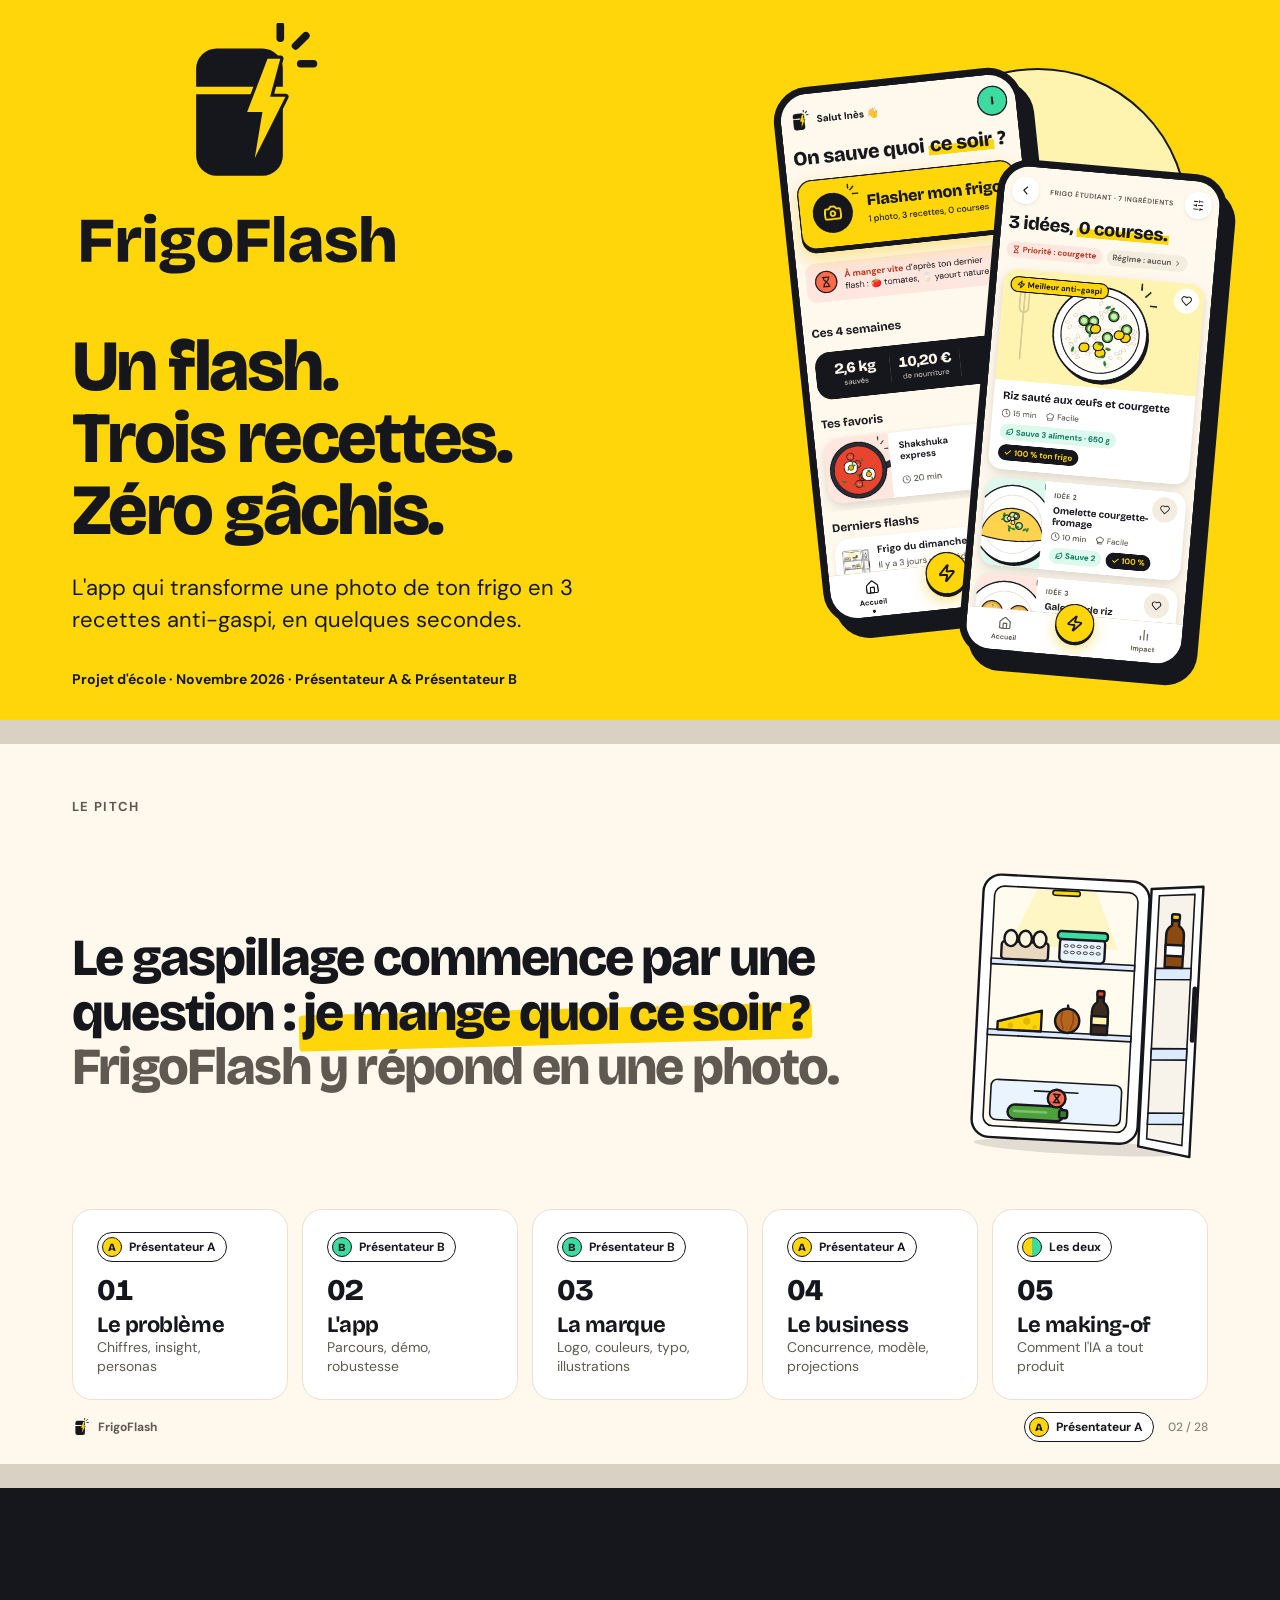
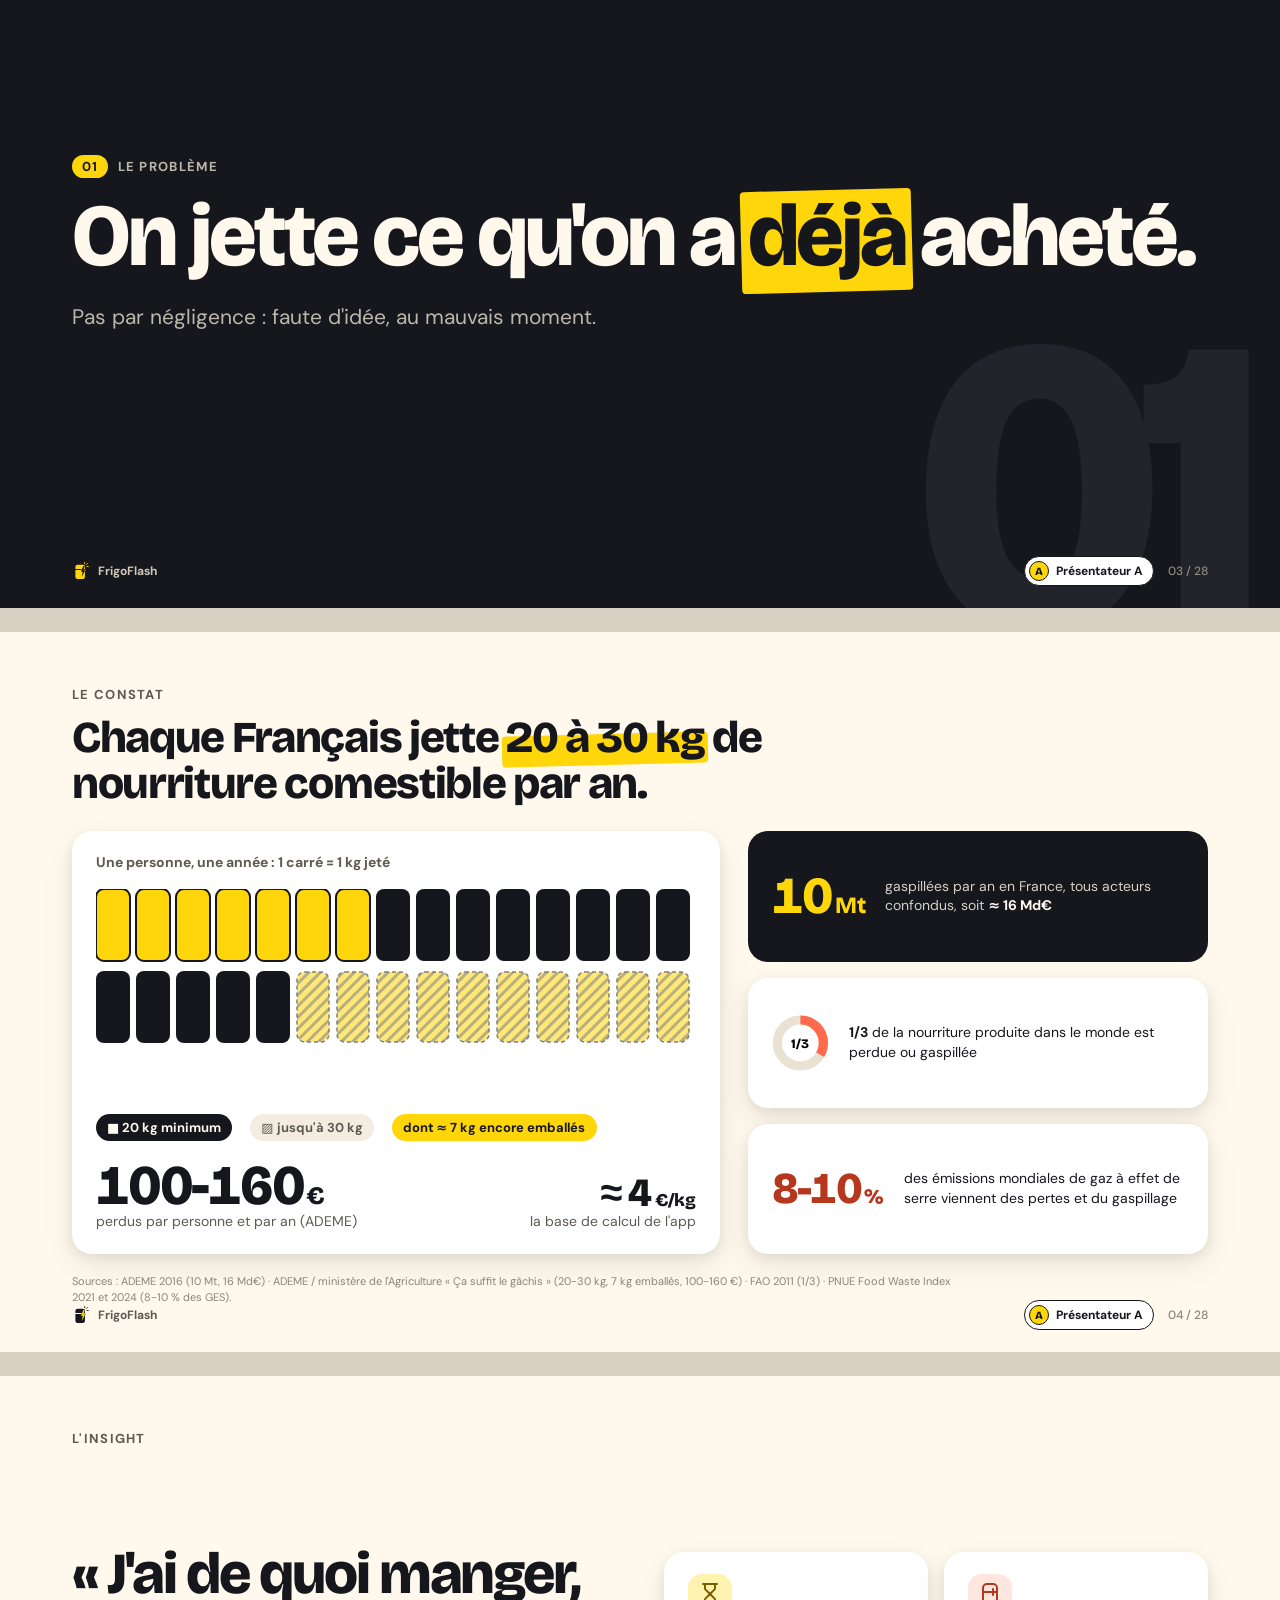
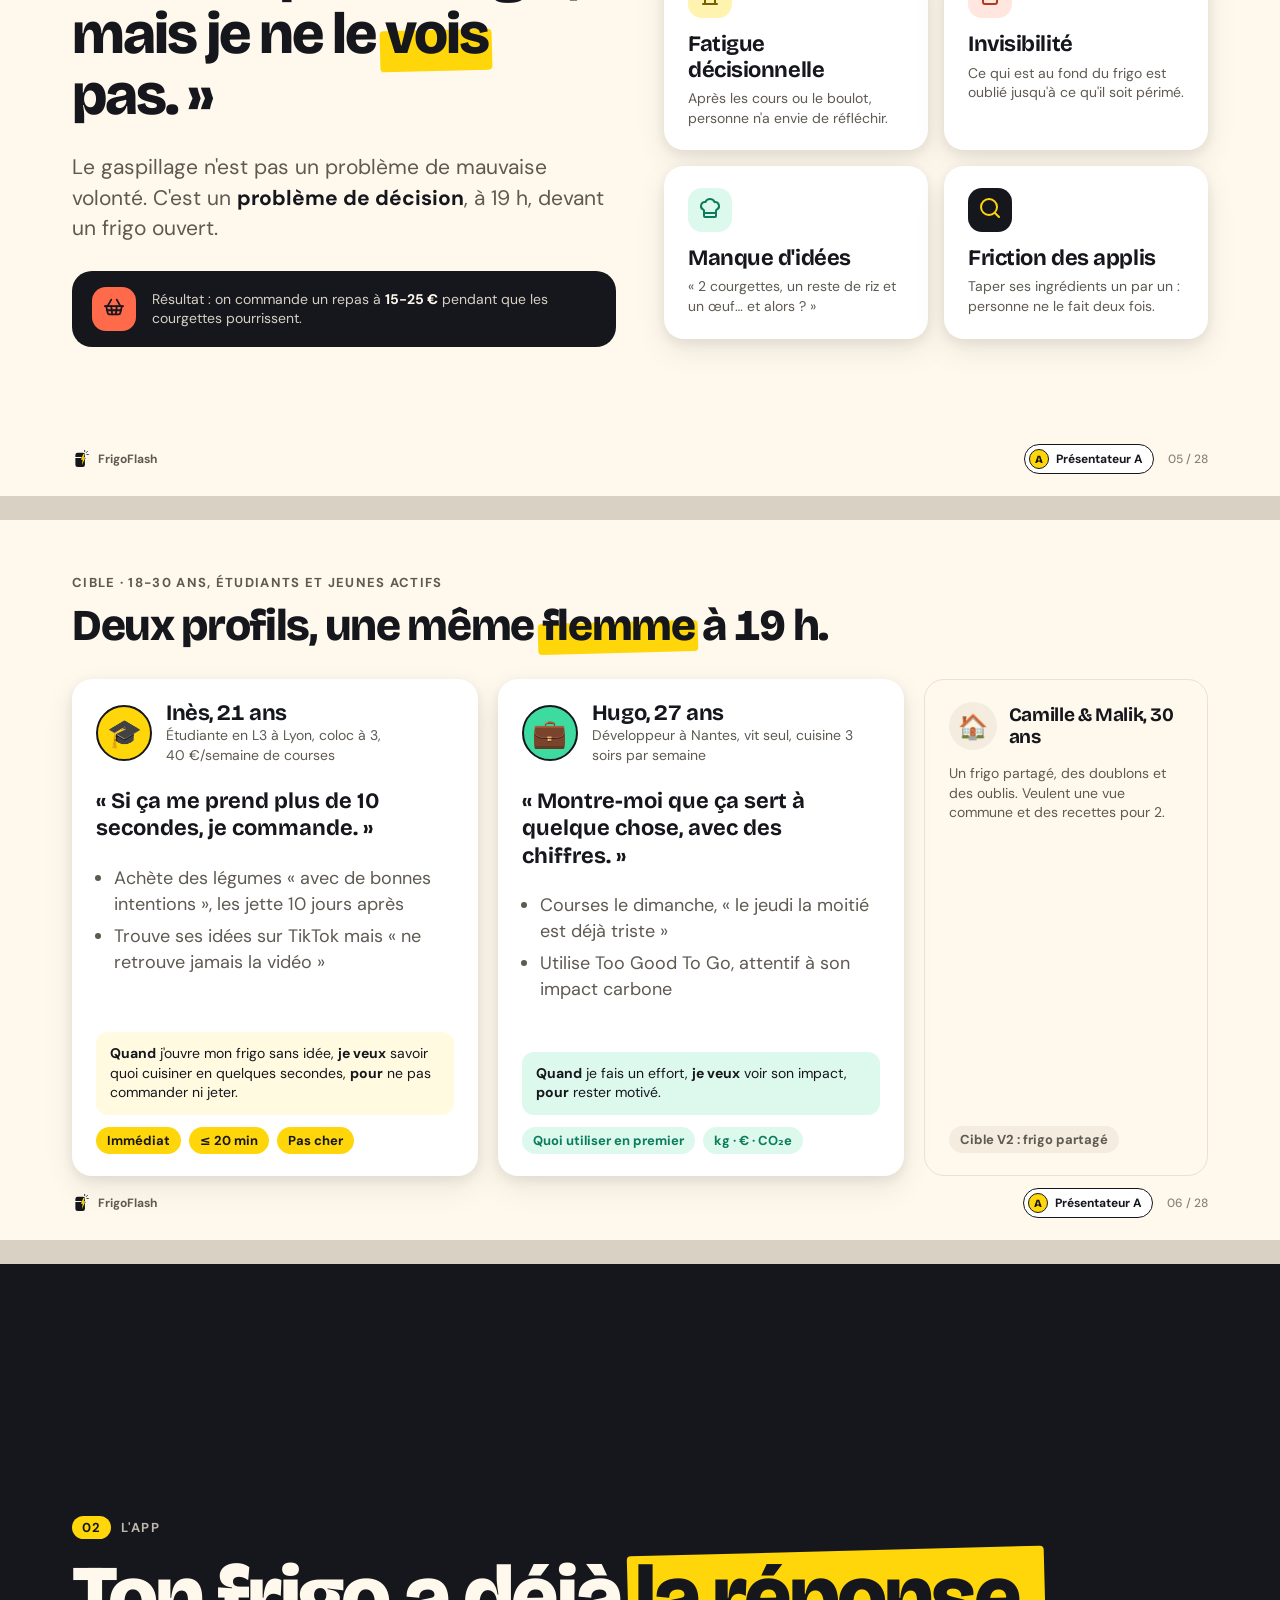
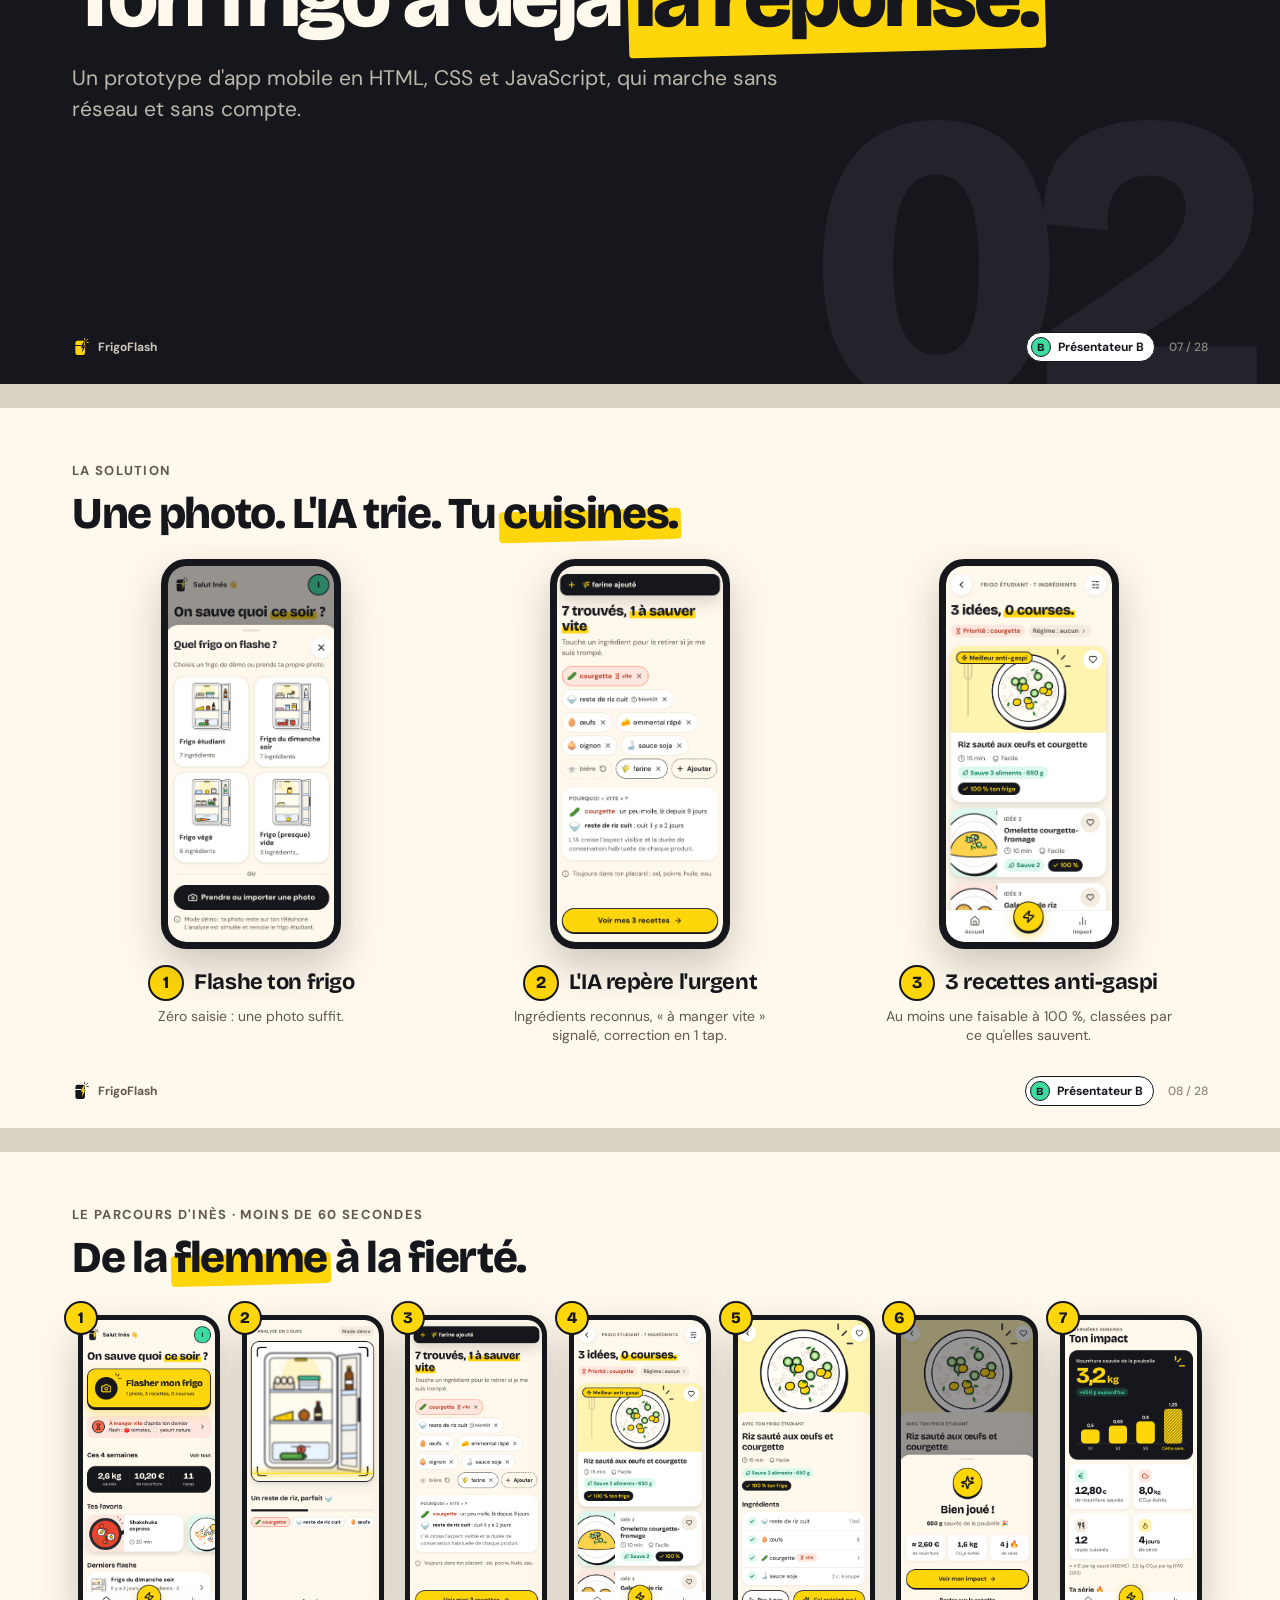
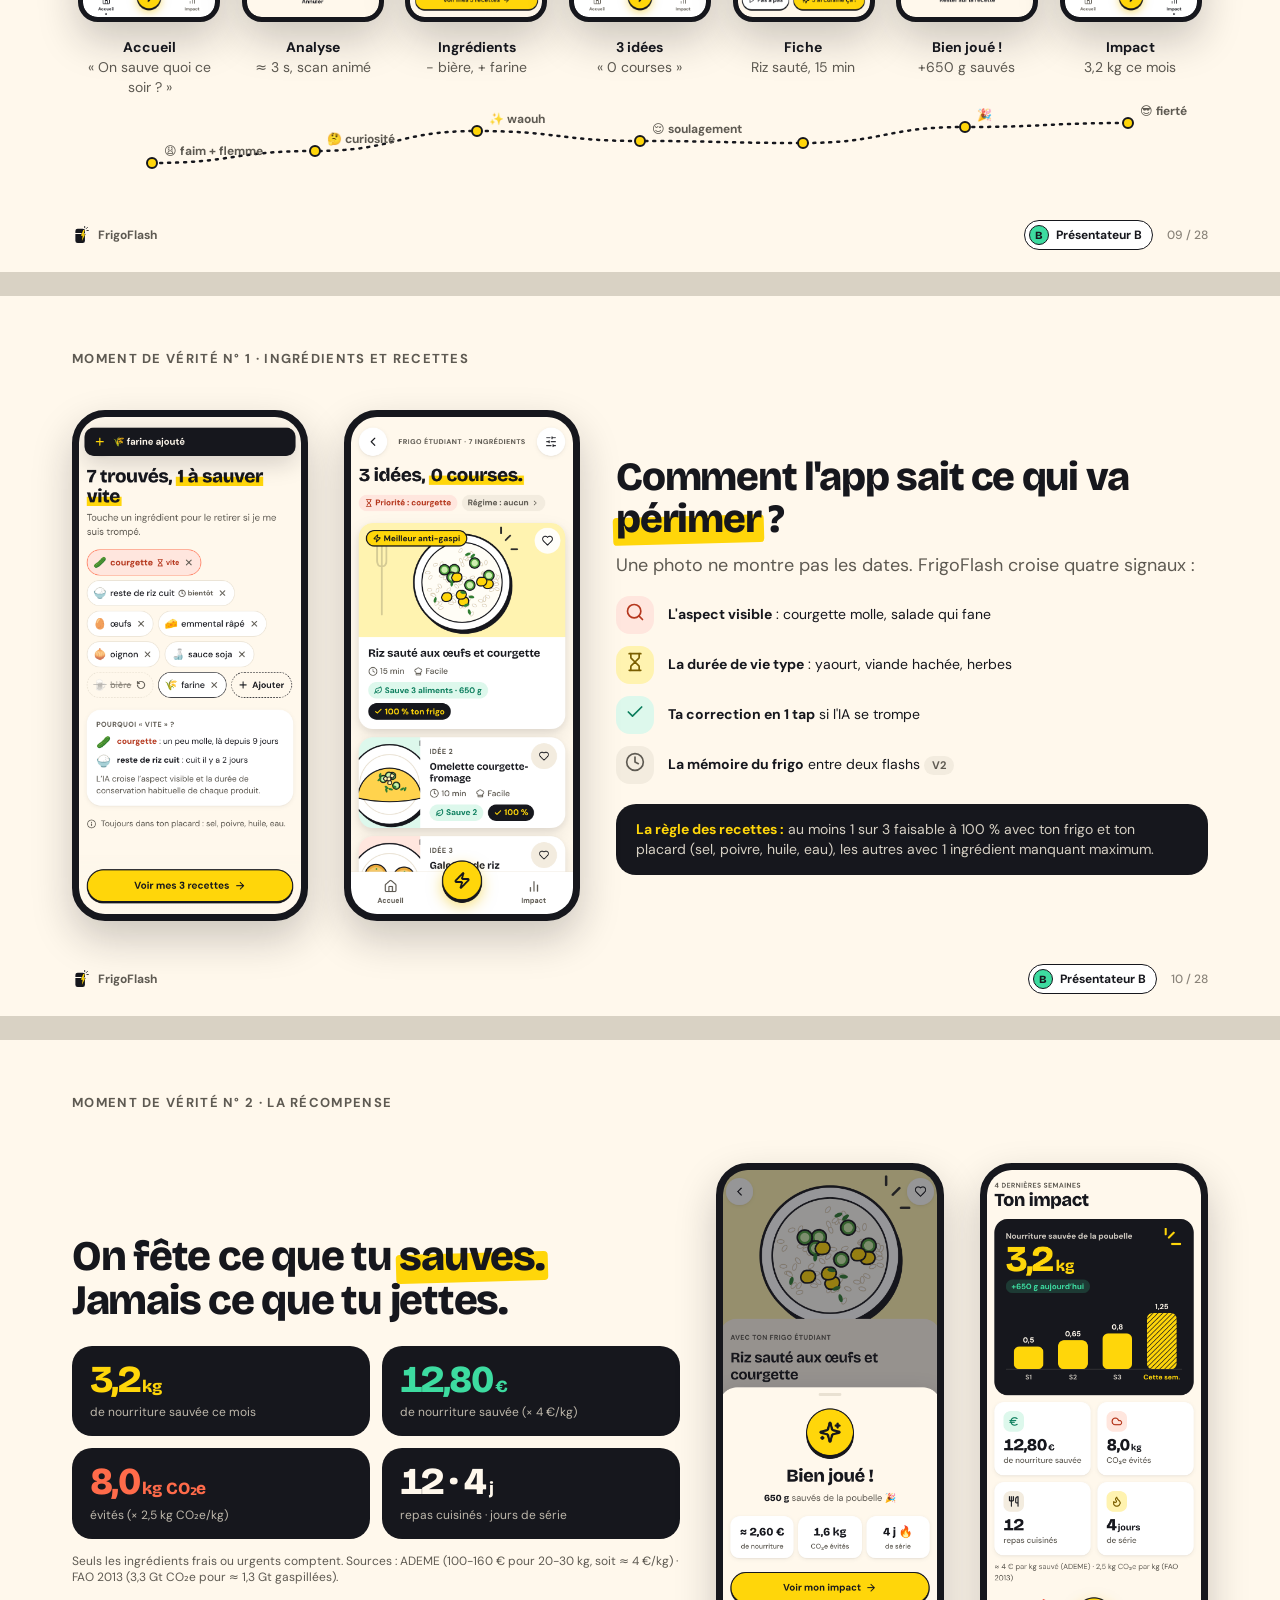
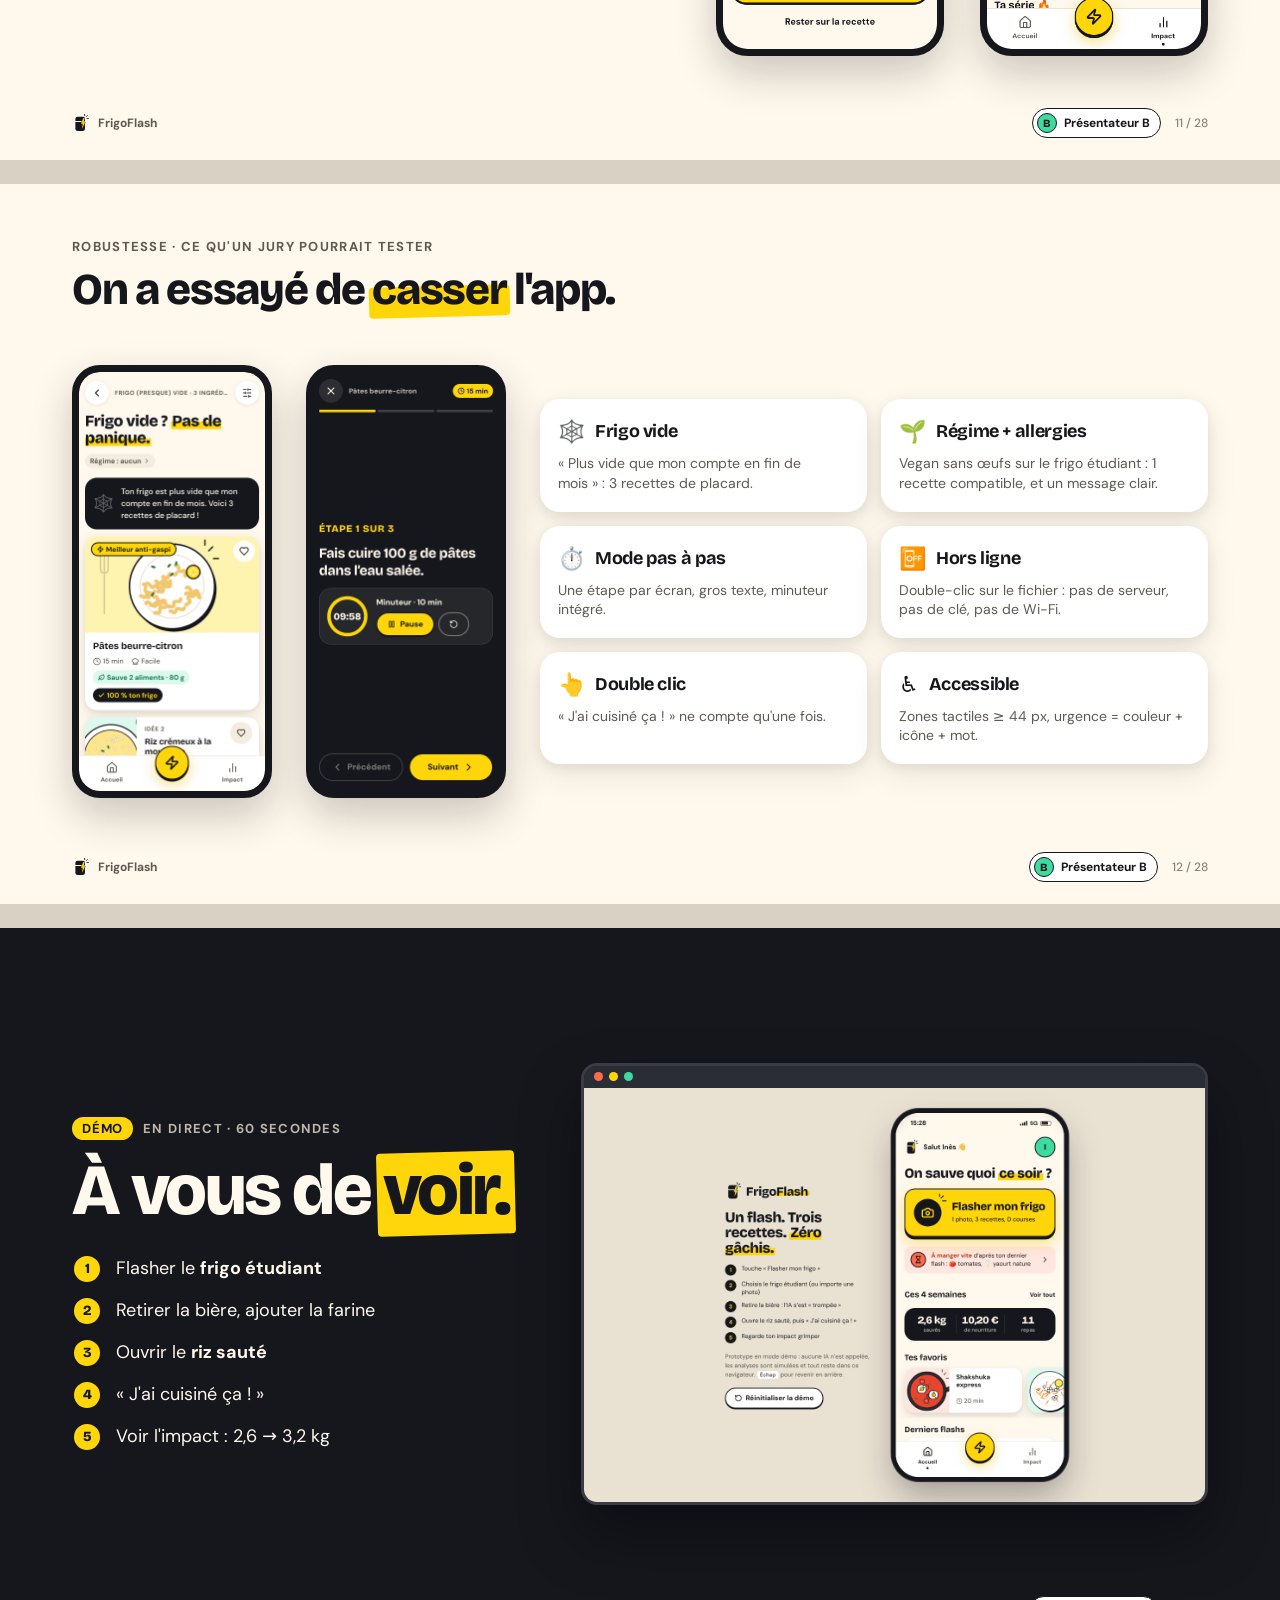
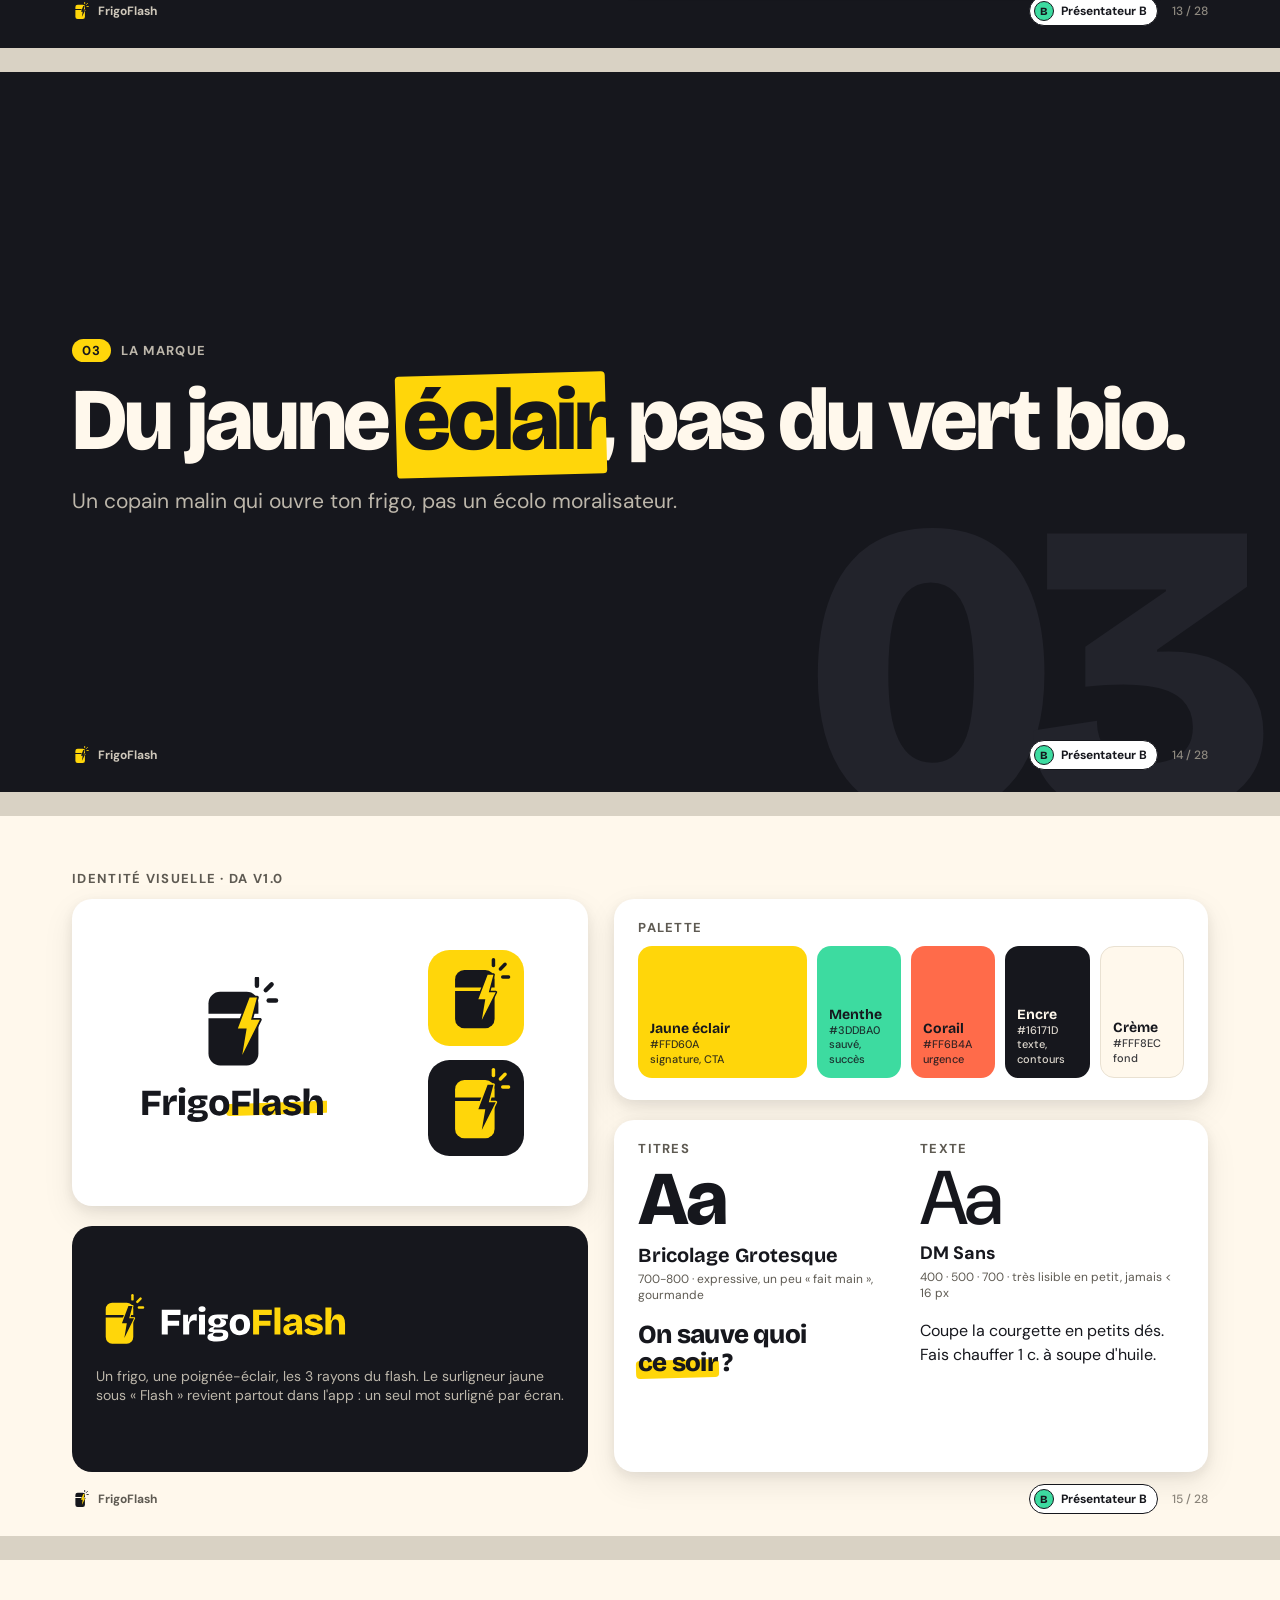
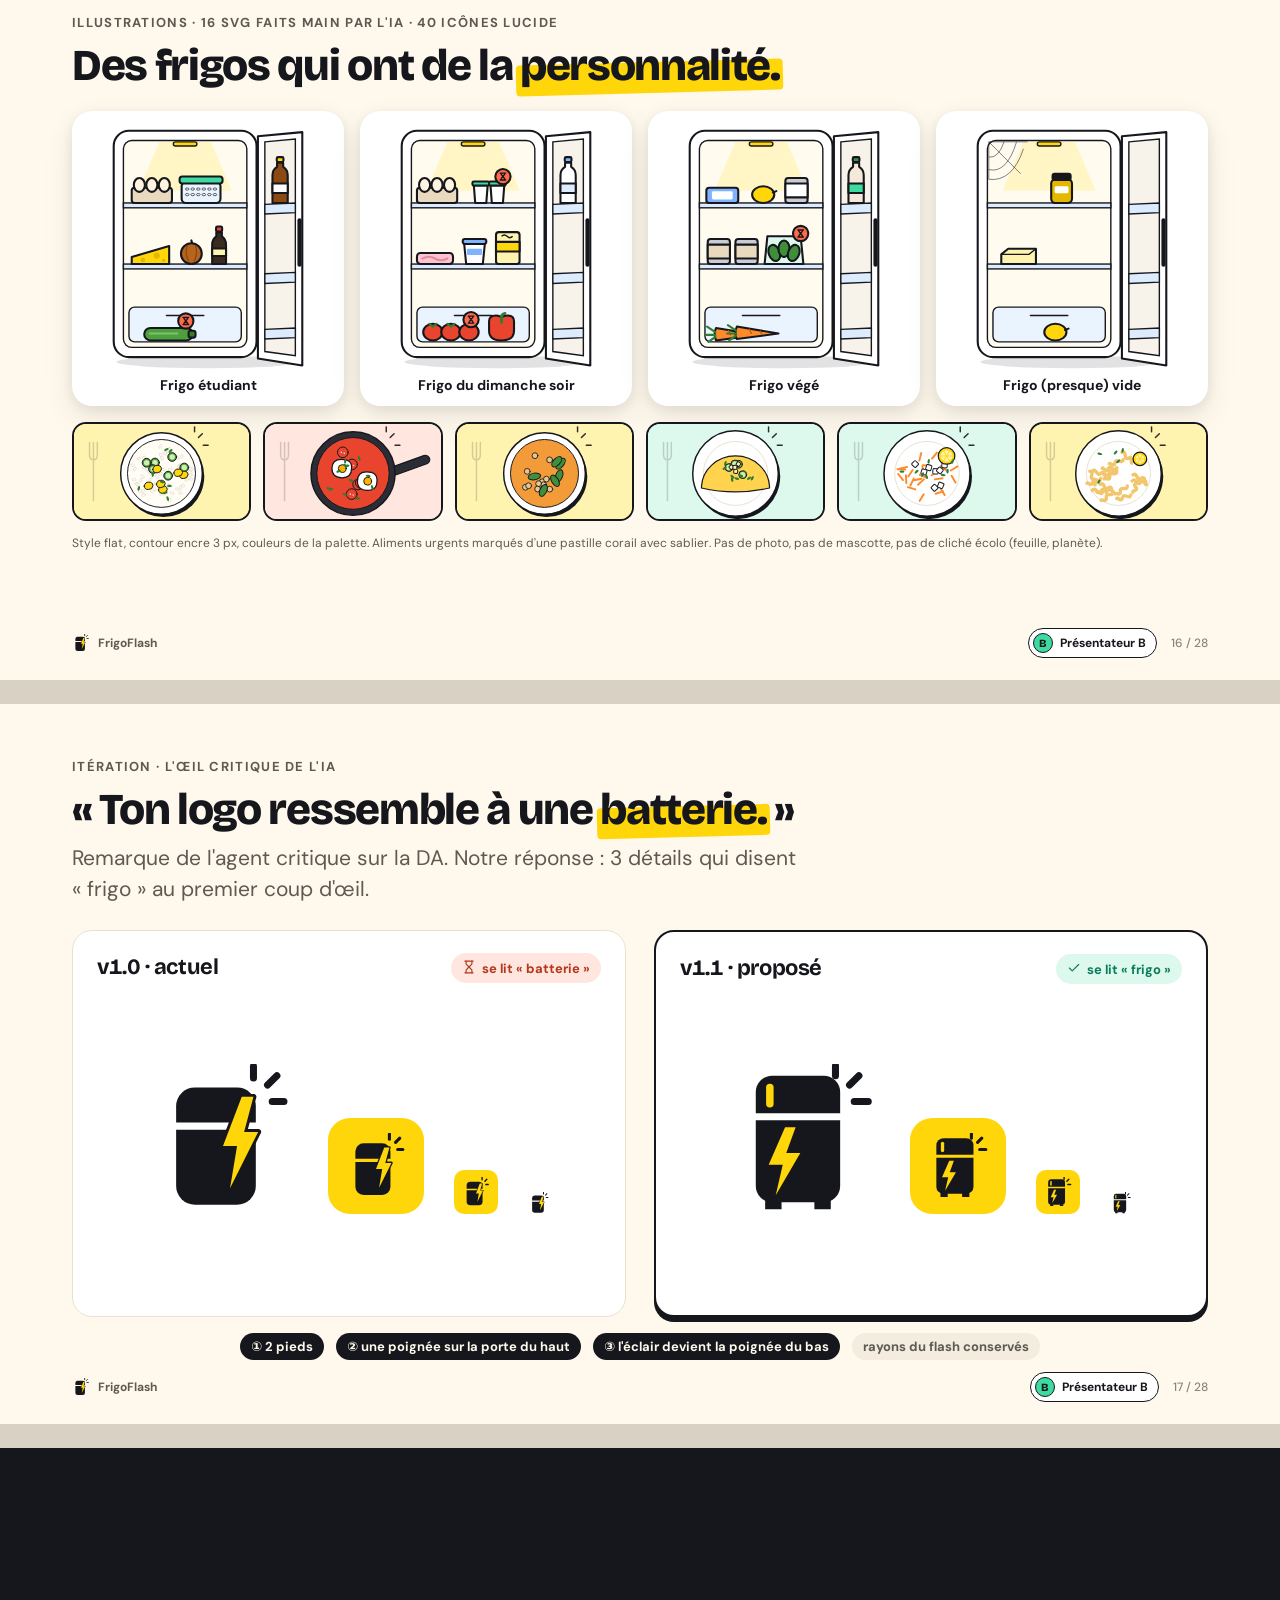
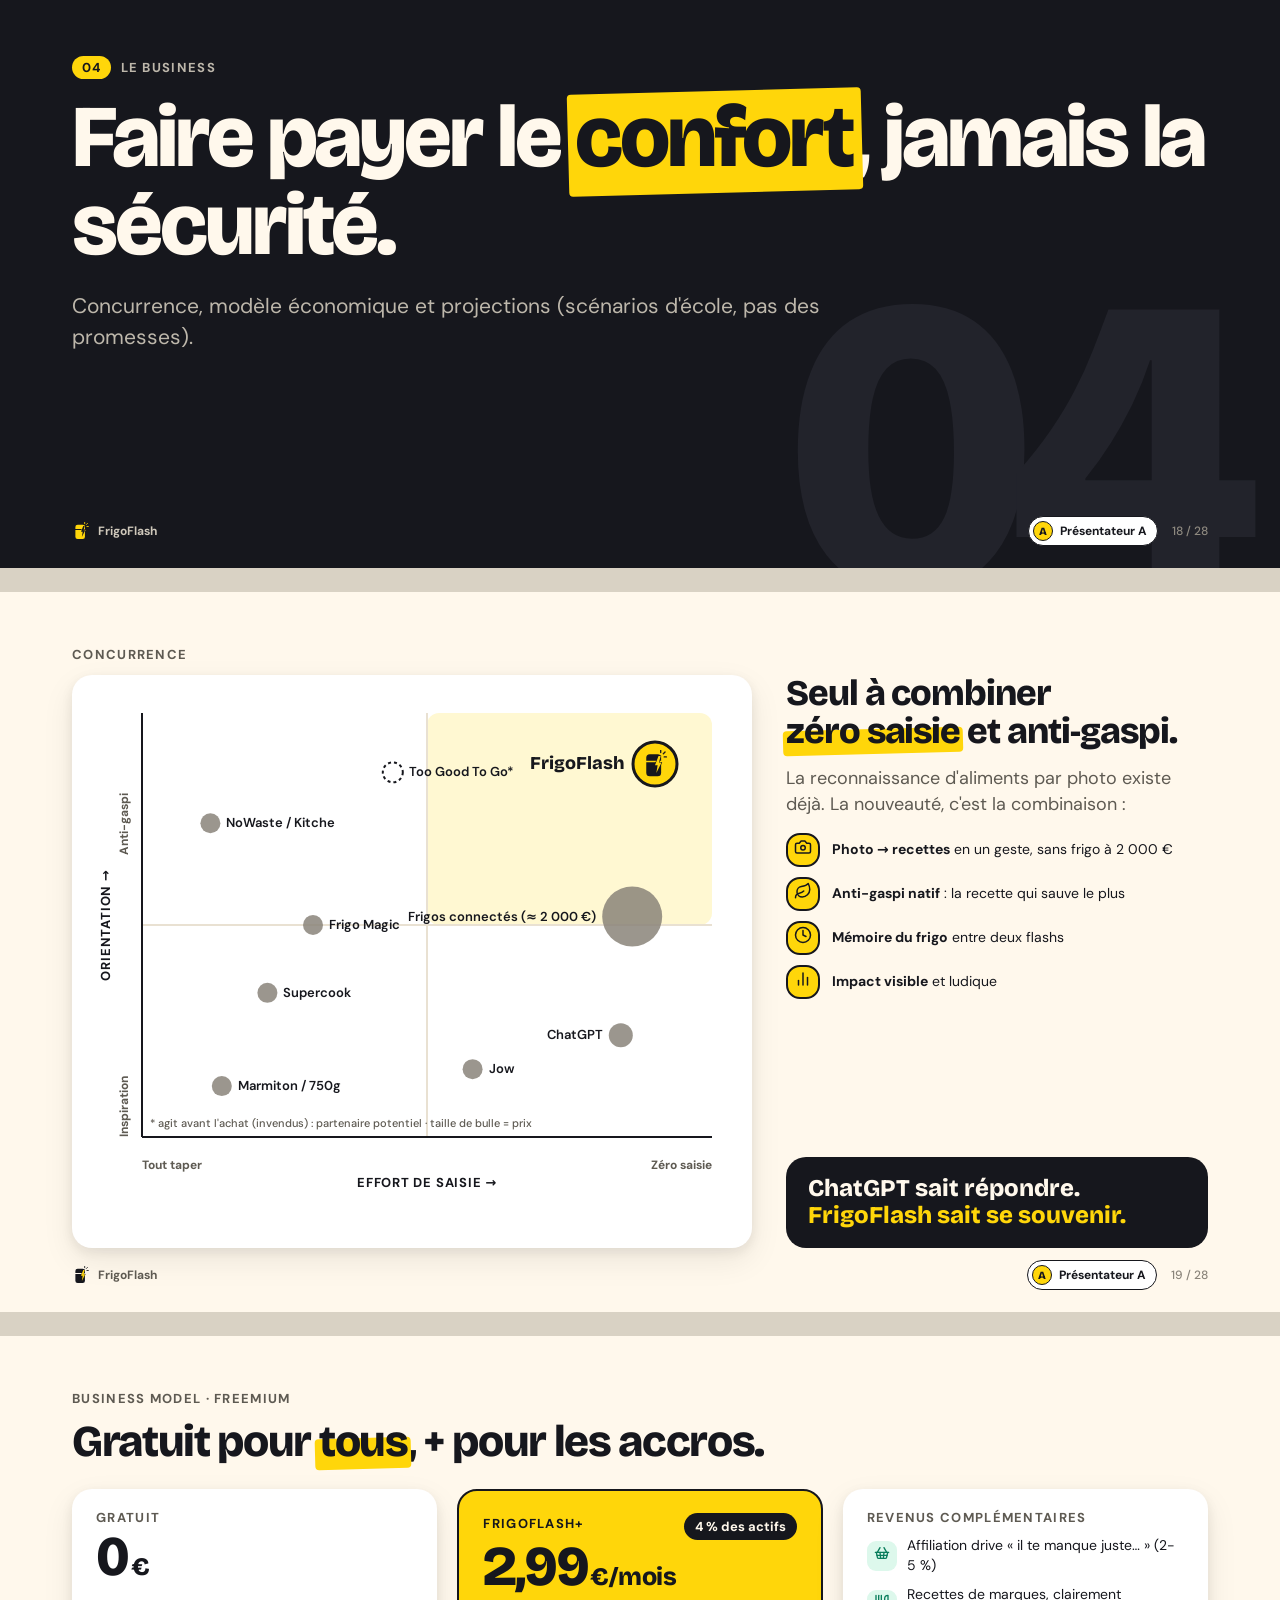
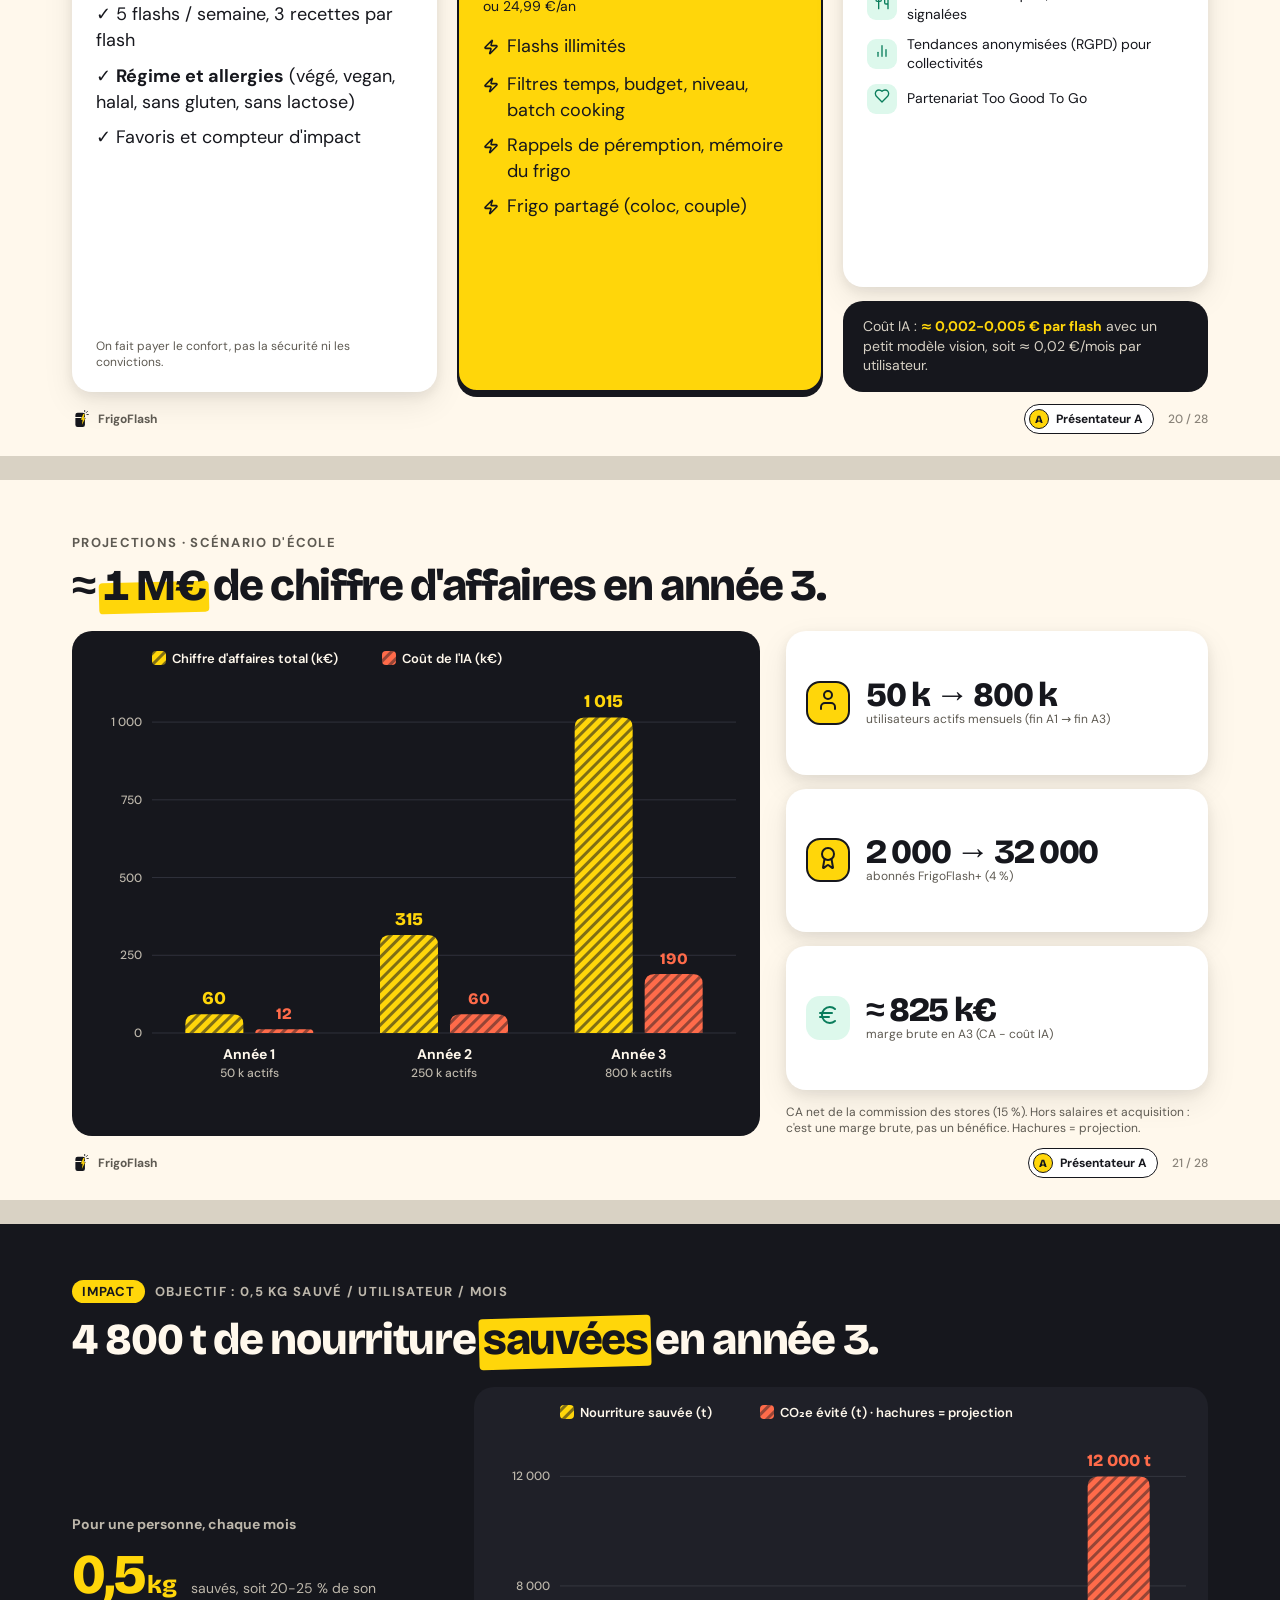
==== presentation/index.html @ ab183e38 "Ajoute la présentation FrigoFlash (PDF 28 slides, notes de l'oral, source HTML) Graphiques SVG dans " ====
<!doctype html>
<html lang="fr">
<head>
<meta charset="utf-8">
<title>FrigoFlash, la présentation</title>
<meta name="viewport" content="width=1280">
<!--
  Présentation FrigoFlash (étape 4 du pipeline). Source HTML du PDF.
  - Ouvrir ce fichier dans Chrome : les slides s'affichent les unes sous les autres.
  - index.html#notes : version « notes de l'oral » (texte par slide, présentateur A ou B).
  - Export PDF : node build.js (Playwright) ; ou Chrome > Imprimer > Enregistrer en PDF, marges « Aucune », arrière-plans cochés.
  - Noms des présentateurs : modifier SPEAKERS ci-dessous.
  - Logo : LOGO_VERSION = "1.0" (logo officiel de la DA) ou "1.1" (retouche proposée, slide 19).
-->
<style>
@font-face { font-family: "Bricolage Grotesque"; src: url("assets/fonts/bricolage-grotesque-latin.woff2") format("woff2"); font-weight: 200 800; }
@font-face { font-family: "DM Sans"; src: url("assets/fonts/dm-sans-latin.woff2") format("woff2"); font-weight: 100 1000; }

:root{
  --flash:#FFD60A; --flash-100:#FFF3B0; --flash-50:#FFFAE0; --flash-700:#7A5E00;
  --menthe:#3DDBA0; --menthe-100:#DDF8EC; --menthe-700:#0A7D5C;
  --corail:#FF6B4A; --corail-100:#FFE6DE; --corail-700:#B5371D;
  --encre:#16171D; --encre-700:#2B2D36; --gris-600:#5E5A52; --gris-400:#8A847A; --gris-200:#E9E1D2; --gris-100:#F3ECDF;
  --creme:#FFF8EC; --blanc:#FFFFFF; --lilas:#9B8CFF;
  --display:"Bricolage Grotesque","DM Sans",sans-serif; --body:"DM Sans",system-ui,sans-serif;
  --sh-2: 0 4px 12px rgba(22,23,29,.08), 0 12px 32px rgba(22,23,29,.08);
}
@page { size: 1280px 720px; margin: 0; }
*{ box-sizing:border-box; margin:0; padding:0; }
html,body{ background:#d9d2c4; }
body{ font-family:var(--body); color:var(--encre); -webkit-print-color-adjust:exact; print-color-adjust:exact; font-variant-numeric: tabular-nums; }
.slide{ width:1280px; height:720px; position:relative; overflow:hidden; background:var(--creme); padding:56px 72px 64px; margin:0 auto 24px; break-after:page; page-break-after:always; display:flex; flex-direction:column; }
@media print{ html,body{ background:none; } .slide{ margin:0; } }
.slide:last-child{ break-after:auto; page-break-after:auto; }

/* ---------- typo ---------- */
h1,h2,h3,.num{ font-family:var(--display); letter-spacing:-.02em; }
h1{ font-size:64px; line-height:1.0; font-weight:800; letter-spacing:-.035em; }
h2{ font-size:44px; line-height:1.05; font-weight:800; letter-spacing:-.03em; }
h3{ font-size:22px; line-height:1.15; font-weight:700; }
p,li{ font-size:18px; line-height:1.45; }
.kicker{ font:700 13px/1 var(--body); letter-spacing:.1em; text-transform:uppercase; color:var(--gris-600); margin-bottom:14px; display:flex; align-items:center; gap:10px; }
.kicker b{ background:var(--encre); color:var(--creme); border-radius:999px; padding:5px 10px; letter-spacing:.06em; }
.lead{ font-size:21px; line-height:1.45; color:var(--gris-600); max-width:760px; }
.muted{ color:var(--gris-600); }
.small{ font-size:14px; line-height:1.4; }
.tiny{ font-size:12px; line-height:1.35; color:var(--gris-600); }
.mark{ position:relative; white-space:nowrap; z-index:0; }
.mark::before{ content:""; position:absolute; left:-.08em; right:-.08em; top:.52em; bottom:-.02em; background:var(--flash); z-index:-1; transform:rotate(-1.5deg); border-radius:4px; }
.on-ink .mark{ color:var(--encre); }
.on-ink .mark::before{ top:.08em; bottom:-.04em; }

/* ---------- pied de slide ---------- */
.foot{ position:absolute; left:72px; right:72px; bottom:22px; display:flex; align-items:center; justify-content:space-between; font:500 12px/1 var(--body); color:var(--gris-400); }
.foot .brand{ display:flex; align-items:center; gap:8px; color:var(--gris-600); font-weight:700; }
.foot .brand svg{ width:18px; height:18px; }
.foot .right{ display:flex; align-items:center; gap:14px; }
.spk{ display:inline-flex; align-items:center; gap:7px; font:700 12px/1 var(--body); color:var(--encre); background:var(--blanc); border:1.5px solid var(--encre); border-radius:999px; padding:4px 10px 4px 4px; }
.spk i.dot{ width:20px; height:20px; border-radius:50%; display:grid; place-items:center; font-style:normal; font:800 11px/1 var(--display); border:1.5px solid var(--encre); }
.spk.A i.dot{ background:var(--flash); } .spk.B i.dot{ background:var(--menthe); } .spk.AB i.dot{ background:linear-gradient(90deg,var(--flash) 50%,var(--menthe) 50%); }
.on-ink .foot{ color:#8f8a80; } .on-ink .foot .brand{ color:#cfc8bb; }
.on-yellow .foot, .on-yellow .foot .brand{ color:var(--encre); }

/* ---------- surfaces ---------- */
.on-ink{ background:var(--encre); color:var(--creme); }
.on-ink .lead, .on-ink .muted{ color:#bdb7ab; }
.on-ink .kicker{ color:#bdb7ab; } .on-ink .kicker b{ background:var(--flash); color:var(--encre); }
.on-yellow{ background:var(--flash); }
.card{ background:var(--blanc); border-radius:20px; padding:22px 24px; box-shadow:var(--sh-2); }
.card.ink{ background:var(--encre); color:var(--creme); box-shadow:none; }
.card.flat{ box-shadow:none; border:1.5px solid var(--gris-200); }
.pop{ border:2px solid var(--encre); box-shadow:0 5px 0 var(--encre); }
.grid{ display:grid; gap:20px; }
.row{ display:flex; gap:20px; }
.grow{ flex:1; }
.ico{ width:44px; height:44px; border-radius:14px; display:grid; place-items:center; flex:none; }
.ico.y{ background:var(--flash); border:2px solid var(--encre); } .ico.m{ background:var(--menthe-100); color:var(--menthe-700); } .ico.c{ background:var(--corail-100); color:var(--corail-700); } .ico.k{ background:var(--encre); color:var(--flash); } .ico.l{ background:var(--flash-100); color:var(--flash-700); }
.pill{ display:inline-flex; align-items:center; gap:6px; font:700 13px/1 var(--body); padding:7px 11px; border-radius:999px; }
.pill.m{ background:var(--menthe-100); color:var(--menthe-700); } .pill.c{ background:var(--corail-100); color:var(--corail-700); } .pill.y{ background:var(--flash); color:var(--encre); } .pill.k{ background:var(--encre); color:var(--creme); } .pill.g{ background:var(--gris-100); color:var(--gris-600); }
.num{ font-weight:800; font-size:56px; line-height:.95; letter-spacing:-.04em; }
.num small{ font-size:.45em; letter-spacing:-.01em; margin-left:3px; }

/* ---------- téléphones ---------- */
.phone{ width:var(--w,220px); aspect-ratio:390/844; border:7px solid var(--encre); border-radius:calc(var(--w,220px) * .14); overflow:hidden; background:var(--encre); box-shadow:0 18px 40px rgba(22,23,29,.22); flex:none; position:relative; }
.phone img{ width:100%; height:100%; display:block; object-fit:cover; object-position:top; border-radius:calc(var(--w,220px) * .1); }
.step-no{ position:absolute; top:-14px; left:-14px; width:34px; height:34px; border-radius:50%; background:var(--flash); border:2px solid var(--encre); font:800 16px/30px var(--display); text-align:center; z-index:2; }

/* ---------- divers ---------- */
.big-quote{ font:800 52px/1.05 var(--display); letter-spacing:-.035em; }
.src{ position:absolute; left:72px; bottom:46px; font-size:11px; color:var(--gris-400); max-width:900px; }
.on-ink .src{ color:#8f8a80; }
table.t{ border-collapse:collapse; width:100%; font-size:15px; }
table.t th{ text-align:left; font:700 12px/1.2 var(--body); letter-spacing:.06em; text-transform:uppercase; color:var(--gris-600); padding:10px 12px; border-bottom:2px solid var(--encre); }
table.t td{ padding:11px 12px; border-bottom:1px solid var(--gris-200); vertical-align:top; }
.hatch-y{ fill:url(#hy); }
svg text{ font-family:var(--body); }
.divider{ justify-content:center; }
.divider .bignum{ position:absolute; right:40px; bottom:-90px; font:800 420px/1 var(--display); color:#22232b; letter-spacing:-.06em; }
.divider h1{ font-size:88px; position:relative; z-index:1; }
.divider .lead{ position:relative; z-index:1; margin-top:22px; }
</style>
</head>
<body>

<!-- Motifs SVG partagés (hachures = projection / période en cours) -->
<svg width="0" height="0" style="position:absolute">
  <defs>
    <pattern id="hy" width="8" height="8" patternUnits="userSpaceOnUse" patternTransform="rotate(45)"><rect width="8" height="8" fill="#FFD60A"/><rect width="3" height="8" fill="#16171D" opacity=".55"/></pattern>
    <pattern id="hc" width="8" height="8" patternUnits="userSpaceOnUse" patternTransform="rotate(45)"><rect width="8" height="8" fill="#FF6B4A"/><rect width="3" height="8" fill="#16171D" opacity=".45"/></pattern>
    <pattern id="hm" width="8" height="8" patternUnits="userSpaceOnUse" patternTransform="rotate(45)"><rect width="8" height="8" fill="#3DDBA0"/><rect width="3" height="8" fill="#16171D" opacity=".45"/></pattern>
  </defs>
</svg>

<!-- =========================================================== 1. COUVERTURE -->
<section class="slide on-yellow" data-spk="AB" data-title="Couverture"
 data-notes="A : « Bonjour, on est [A] et [B]. Petite question pour commencer : qui ici a déjà jeté une courgette oubliée au fond du frigo ? » (lever la main, laisser 2 secondes). B : « Nous aussi. C'est pour ça qu'on a créé FrigoFlash. » A : « Et particularité du projet : tout, de l'étude de marché au code, a été produit avec l'IA. On vous montre comment à la fin. »">
  <div style="display:flex;height:100%;align-items:center;gap:40px">
    <div style="flex:1">
      <div data-logo="vertical" style="width:330px;margin-bottom:46px"></div>
      <h1 style="font-size:72px">Un flash.<br>Trois recettes.<br>Zéro gâchis.</h1>
      <p style="font-size:22px;margin-top:26px;max-width:520px">L'app qui transforme une photo de ton frigo en 3 recettes anti-gaspi, en quelques secondes.</p>
      <p class="small" style="margin-top:34px;font-weight:700">Projet d'école · Novembre 2026 · <span data-names></span></p>
    </div>
    <div style="position:relative;width:440px;height:600px">
      <div style="position:absolute;right:20px;top:12px;width:300px;height:300px;border-radius:50%;background:var(--flash-100);border:2px solid var(--encre)"></div>
      <div class="phone pop" style="--w:250px;position:absolute;left:30px;top:20px;transform:rotate(-6deg);box-shadow:10px 14px 0 var(--encre)"><img src="assets/captures/03-home.png" alt=""></div>
      <div class="phone" style="--w:230px;position:absolute;right:0;top:110px;transform:rotate(5deg);box-shadow:10px 14px 0 var(--encre)"><img src="assets/captures/08-recettes.png" alt=""></div>
    </div>
  </div>
</section>

<!-- =========================================================== 2. SOMMAIRE -->
<section class="slide" data-spk="A" data-title="Le pitch et le plan"
 data-notes="A : « Le gaspillage alimentaire commence par une question toute bête : je mange quoi ce soir ? FrigoFlash y répond en une photo. » Présenter le plan en 20 secondes, en annonçant qui parle : « Je vous présente le problème et le marché, [B] vous montre l'app et la marque, je reviens sur le business, et on termine ensemble par le making-of IA. »">
  <div class="kicker">Le pitch</div>
  <div style="display:flex;gap:30px;align-items:center;flex:1"><p class="big-quote" style="flex:1">Le gaspillage commence par une question : <span class="mark">je mange quoi ce soir ?</span><br><span style="color:var(--gris-600)">FrigoFlash y répond en une photo.</span></p><img src="assets/illus/frigo-etudiant.svg" style="height:290px;transform:rotate(3deg)" alt=""></div>
  <div class="grid" style="grid-template-columns:repeat(5,1fr);margin-top:10px;gap:14px">
    <div class="card flat"><div class="spk A" style="margin-bottom:14px"><i class="dot">A</i><span data-name="A"></span></div><div class="num" style="font-size:30px">01</div><h3 style="margin-top:8px">Le problème</h3><p class="small muted">Chiffres, insight, personas</p></div>
    <div class="card flat"><div class="spk B" style="margin-bottom:14px"><i class="dot">B</i><span data-name="B"></span></div><div class="num" style="font-size:30px">02</div><h3 style="margin-top:8px">L'app</h3><p class="small muted">Parcours, démo, robustesse</p></div>
    <div class="card flat"><div class="spk B" style="margin-bottom:14px"><i class="dot">B</i><span data-name="B"></span></div><div class="num" style="font-size:30px">03</div><h3 style="margin-top:8px">La marque</h3><p class="small muted">Logo, couleurs, typo, illustrations</p></div>
    <div class="card flat"><div class="spk A" style="margin-bottom:14px"><i class="dot">A</i><span data-name="A"></span></div><div class="num" style="font-size:30px">04</div><h3 style="margin-top:8px">Le business</h3><p class="small muted">Concurrence, modèle, projections</p></div>
    <div class="card flat"><div class="spk AB" style="margin-bottom:14px"><i class="dot"></i>Les deux</div><div class="num" style="font-size:30px">05</div><h3 style="margin-top:8px">Le making-of</h3><p class="small muted">Comment l'IA a tout produit</p></div>
  </div>
</section>

<!-- =========================================================== 3. INTERCALAIRE 01 -->
<section class="slide on-ink divider" data-spk="A" data-title="Intercalaire : le problème"
 data-notes="A : transition rapide. « Commençons par le problème. »">
  <div class="bignum">01</div>
  <div class="kicker"><b>01</b> Le problème</div>
  <h1>On jette ce qu'on a <span class="mark">déjà</span> acheté.</h1>
  <p class="lead">Pas par négligence : faute d'idée, au mauvais moment.</p>
</section>

<!-- =========================================================== 4. CHIFFRES -->
<section class="slide" data-spk="A" data-title="Le constat en chiffres"
 data-notes="A : « En France, on gaspille 10 millions de tonnes de nourriture par an, 16 milliards d'euros. Et ce n'est pas que la faute des supermarchés : chacun de nous jette 20 à 30 kg de nourriture encore mangeable par an, dont 7 kg encore emballés. Ça fait 100 à 160 euros qui partent à la poubelle. » Insister sur la précision : « On parle bien de nourriture comestible ; l'ONU annonce 79 kg mais en comptant les épluchures et les os. » Finir sur le climat : 8 à 10 % des émissions mondiales.">
  <div class="kicker">Le constat</div>
  <h2 style="max-width:900px">Chaque Français jette <span class="mark">20 à 30 kg</span> de nourriture comestible par an.</h2>
  <div style="display:grid;grid-template-columns:1.25fr 1fr;gap:28px;margin-top:24px;flex:1;margin-bottom:34px">
    <div class="card" style="display:flex;flex-direction:column">
      <p class="small muted" style="font-weight:700">Une personne, une année : 1 carré = 1 kg jeté</p>
      <div id="kgGrid" style="margin:16px 0 12px"></div>
      <div class="row" style="gap:18px;align-items:center;margin-top:auto">
        <span class="pill k">■ 20 kg minimum</span><span class="pill g">▨ jusqu'à 30 kg</span><span class="pill y">dont ≈ 7 kg encore emballés</span>
      </div>
      <div class="row" style="margin-top:18px;align-items:flex-end">
        <div><div class="num">100-160<small>€</small></div><p class="small muted">perdus par personne et par an (ADEME)</p></div>
        <div style="margin-left:auto;text-align:right"><div class="num" style="font-size:40px">≈ 4<small>€/kg</small></div><p class="small muted">la base de calcul de l'app</p></div>
      </div>
    </div>
    <div class="grid" style="grid-template-rows:1fr 1fr 1fr;gap:16px">
      <div class="card ink row" style="align-items:center;gap:20px"><div class="num" style="color:var(--flash);font-size:52px">10<small>Mt</small></div><p class="small" style="color:#d6d0c4">gaspillées par an en France, tous acteurs confondus, soit <b style="color:var(--creme)">≈ 16 Md€</b></p></div>
      <div class="card row" style="align-items:center;gap:20px"><svg id="donut" width="74" height="74" viewBox="0 0 74 74"></svg><p class="small"><b>1/3</b> de la nourriture produite dans le monde est perdue ou gaspillée</p></div>
      <div class="card row" style="align-items:center;gap:20px"><div class="num" style="font-size:44px;color:var(--corail-700);white-space:nowrap">8-10<small>%</small></div><p class="small">des émissions mondiales de gaz à effet de serre viennent des pertes et du gaspillage</p></div>
    </div>
  </div>
  <p class="src">Sources : ADEME 2016 (10 Mt, 16 Md€) · ADEME / ministère de l'Agriculture « Ça suffit le gâchis » (20-30 kg, 7 kg emballés, 100-160 €) · FAO 2011 (1/3) · PNUE Food Waste Index 2021 et 2024 (8-10 % des GES).</p>
</section>

<!-- =========================================================== 5. INSIGHT -->
<section class="slide" data-spk="A" data-title="L'insight"
 data-notes="A : « On a interrogé notre propre quotidien et on s'est rendu compte que le gaspillage n'est pas un problème de bonne volonté. C'est un problème de décision. » Dérouler les 4 causes en une phrase chacune. Terminer par l'insight, lentement : « J'ai de quoi manger, mais je ne le vois pas. » Puis la chute : « Résultat, on commande un Uber Eats à 20 euros pendant que les courgettes pourrissent. »">
  <div class="kicker">L'insight</div>
  <div style="display:grid;grid-template-columns:1fr 1fr;gap:48px;flex:1;align-items:center">
    <div>
      <p class="big-quote" style="font-size:58px">« J'ai de quoi manger, mais je ne le <span class="mark">vois</span> pas. »</p>
      <p class="lead" style="margin-top:26px">Le gaspillage n'est pas un problème de mauvaise volonté. C'est un <b style="color:var(--encre)">problème de décision</b>, à 19 h, devant un frigo ouvert.</p>
      <div class="card ink row" style="margin-top:28px;align-items:center;gap:16px;padding:16px 20px"><div class="ico" style="background:var(--corail);color:var(--encre)"><i data-icon="shopping-basket" data-size="22"></i></div><p class="small" style="color:#d6d0c4">Résultat : on commande un repas à <b style="color:var(--creme)">15-25 €</b> pendant que les courgettes pourrissent.</p></div>
    </div>
    <div class="grid" style="grid-template-columns:1fr 1fr;gap:16px">
      <div class="card"><div class="ico l"><i data-icon="hourglass"></i></div><h3 style="margin-top:14px">Fatigue décisionnelle</h3><p class="small muted" style="margin-top:6px">Après les cours ou le boulot, personne n'a envie de réfléchir.</p></div>
      <div class="card"><div class="ico c"><i data-icon="refrigerator"></i></div><h3 style="margin-top:14px">Invisibilité</h3><p class="small muted" style="margin-top:6px">Ce qui est au fond du frigo est oublié jusqu'à ce qu'il soit périmé.</p></div>
      <div class="card"><div class="ico m"><i data-icon="chef-hat"></i></div><h3 style="margin-top:14px">Manque d'idées</h3><p class="small muted" style="margin-top:6px">« 2 courgettes, un reste de riz et un œuf… et alors ? »</p></div>
      <div class="card"><div class="ico k"><i data-icon="search"></i></div><h3 style="margin-top:14px">Friction des applis</h3><p class="small muted" style="margin-top:6px">Taper ses ingrédients un par un : personne ne le fait deux fois.</p></div>
    </div>
  </div>
</section>

<!-- =========================================================== 6. PERSONAS -->
<section class="slide" data-spk="A" data-title="Cible et personas"
 data-notes="A : « Notre cœur de cible : les 18-30 ans, étudiants et jeunes actifs, budget serré, qui cuisinent un peu. » Présenter Inès (l'étudiante, citation des 10 secondes) puis Hugo (le jeune actif qui veut des chiffres). « Inès veut aller vite, Hugo veut voir que ça sert à quelque chose : l'app répond aux deux. » Mentionner Camille et Malik comme cible V2 (frigo partagé), puis passer la parole à B.">
  <div class="kicker">Cible · 18-30 ans, étudiants et jeunes actifs</div>
  <h2>Deux profils, une même <span class="mark">flemme</span> à 19 h.</h2>
  <div style="display:grid;grid-template-columns:1fr 1fr 0.7fr;gap:20px;margin-top:30px;flex:1">
    <div class="card" style="display:flex;flex-direction:column">
      <div class="row" style="align-items:center;gap:14px"><div class="ico y" style="width:56px;height:56px;border-radius:50%;font-size:28px">🎓</div><div><h3>Inès, 21 ans</h3><p class="small muted">Étudiante en L3 à Lyon, coloc à 3, 40 €/semaine de courses</p></div></div>
      <p style="font:700 22px/1.25 var(--display);margin:22px 0">« Si ça me prend plus de 10 secondes, je commande. »</p>
      <ul class="small" style="padding-left:18px;color:var(--gris-600);display:grid;gap:6px"><li>Achète des légumes « avec de bonnes intentions », les jette 10 jours après</li><li>Trouve ses idées sur TikTok mais « ne retrouve jamais la vidéo »</li></ul>
      <p class="small" style="margin-top:auto;margin-bottom:12px;padding:12px 14px;background:var(--flash-50);border-radius:12px"><b>Quand</b> j'ouvre mon frigo sans idée, <b>je veux</b> savoir quoi cuisiner en quelques secondes, <b>pour</b> ne pas commander ni jeter.</p><div class="row" style="gap:8px;flex-wrap:wrap"><span class="pill y">Immédiat</span><span class="pill y">≤ 20 min</span><span class="pill y">Pas cher</span></div>
    </div>
    <div class="card" style="display:flex;flex-direction:column">
      <div class="row" style="align-items:center;gap:14px"><div class="ico" style="width:56px;height:56px;border-radius:50%;font-size:28px;background:var(--menthe);border:2px solid var(--encre)">💼</div><div><h3>Hugo, 27 ans</h3><p class="small muted">Développeur à Nantes, vit seul, cuisine 3 soirs par semaine</p></div></div>
      <p style="font:700 22px/1.25 var(--display);margin:22px 0">« Montre-moi que ça sert à quelque chose, avec des chiffres. »</p>
      <ul class="small" style="padding-left:18px;color:var(--gris-600);display:grid;gap:6px"><li>Courses le dimanche, « le jeudi la moitié est déjà triste »</li><li>Utilise Too Good To Go, attentif à son impact carbone</li></ul>
      <p class="small" style="margin-top:auto;margin-bottom:12px;padding:12px 14px;background:var(--menthe-100);border-radius:12px"><b>Quand</b> je fais un effort, <b>je veux</b> voir son impact, <b>pour</b> rester motivé.</p><div class="row" style="gap:8px;flex-wrap:wrap"><span class="pill m">Quoi utiliser en premier</span><span class="pill m">kg · € · CO₂e</span></div>
    </div>
    <div class="card flat" style="display:flex;flex-direction:column;background:transparent">
      <div class="row" style="align-items:center;gap:12px"><div class="ico" style="width:48px;height:48px;border-radius:50%;font-size:24px;background:var(--gris-100)">🏠</div><h3 style="font-size:19px">Camille & Malik, 30 ans</h3></div>
      <p class="small muted" style="margin-top:14px">Un frigo partagé, des doublons et des oublis. Veulent une vue commune et des recettes pour 2.</p>
      <span class="pill g" style="margin-top:auto;align-self:flex-start">Cible V2 : frigo partagé</span>
    </div>
  </div>
</section>

<!-- =========================================================== 7. INTERCALAIRE 02 -->
<section class="slide on-ink divider" data-spk="B" data-title="Intercalaire : l'app"
 data-notes="B : « Merci [A]. Je vous montre maintenant ce qu'on a construit. »">
  <div class="bignum">02</div>
  <div class="kicker"><b>02</b> L'app</div>
  <h1>Ton frigo a déjà <span class="mark">la réponse.</span></h1>
  <p class="lead">Un prototype d'app mobile en HTML, CSS et JavaScript, qui marche sans réseau et sans compte.</p>
</section>

<!-- =========================================================== 8. SOLUTION 3 TEMPS -->
<section class="slide" data-spk="B" data-title="FrigoFlash en 3 temps"
 data-notes="B : « FrigoFlash, c'est trois gestes. Un : tu prends ton frigo en photo, zéro saisie. Deux : l'IA reconnaît les ingrédients et repère ce qui doit être mangé vite. Trois : tu reçois trois recettes, pas trois cents, classées par ce qu'elles sauvent. Et à chaque recette cuisinée, ton compteur d'impact monte. » Préciser honnêtement : « Le prototype est en mode démo : l'analyse est simulée avec des frigos préenregistrés, le format de données est celui qu'enverrait une vraie IA. »">
  <div class="kicker">La solution</div>
  <h2>Une photo. L'IA trie. Tu <span class="mark">cuisines.</span></h2>
  <div style="display:grid;grid-template-columns:repeat(3,1fr);gap:30px;margin-top:22px;align-items:start">
    <div style="display:flex;flex-direction:column;align-items:center;text-align:center">
      <div class="phone" style="--w:180px"><img src="assets/captures/04-sheet.png" alt=""></div>
      <div class="row" style="align-items:center;gap:10px;margin-top:16px"><div class="ico y" style="width:36px;height:36px;border-radius:50%;font:800 17px var(--display)">1</div><h3>Flashe ton frigo</h3></div>
      <p class="small muted" style="margin-top:6px;max-width:300px">Zéro saisie : une photo suffit.</p>
    </div>
    <div style="display:flex;flex-direction:column;align-items:center;text-align:center">
      <div class="phone" style="--w:180px"><img src="assets/captures/07-ingredients-edit.png" alt=""></div>
      <div class="row" style="align-items:center;gap:10px;margin-top:16px"><div class="ico y" style="width:36px;height:36px;border-radius:50%;font:800 17px var(--display)">2</div><h3>L'IA repère l'urgent</h3></div>
      <p class="small muted" style="margin-top:6px;max-width:300px">Ingrédients reconnus, « à manger vite » signalé, correction en 1 tap.</p>
    </div>
    <div style="display:flex;flex-direction:column;align-items:center;text-align:center">
      <div class="phone" style="--w:180px"><img src="assets/captures/08-recettes.png" alt=""></div>
      <div class="row" style="align-items:center;gap:10px;margin-top:16px"><div class="ico y" style="width:36px;height:36px;border-radius:50%;font:800 17px var(--display)">3</div><h3>3 recettes anti-gaspi</h3></div>
      <p class="small muted" style="margin-top:6px;max-width:300px">Au moins une faisable à 100 %, classées par ce qu'elles sauvent.</p>
    </div>
  </div>
</section>

<!-- =========================================================== 9. PARCOURS -->
<section class="slide" data-spk="B" data-title="Le parcours de démo"
 data-notes="B : dérouler le parcours d'Inès de gauche à droite, en 40 secondes. « 19 h, Inès ouvre l'app. Elle flashe son frigo, l'analyse prend 3 secondes, elle retire la bière (l'IA s'est un peu trop avancée) et ajoute de la farine. Trois recettes. Elle choisit le riz sauté, 15 minutes. Elle cuisine, appuie sur J'ai cuisiné ça : confettis, 650 g sauvés. Et son compteur passe à 3,2 kg ce mois-ci. » Les émotions sous la frise montrent le chemin : de la flemme à la fierté.">
  <div class="kicker">Le parcours d'Inès · moins de 60 secondes</div>
  <h2>De la <span class="mark">flemme</span> à la fierté.</h2>
  <div style="display:flex;justify-content:space-between;margin-top:34px;padding:0 6px">
    <div style="position:relative"><span class="step-no">1</span><div class="phone" style="--w:142px;border-width:5px"><img src="assets/captures/03-home.png" alt=""></div></div>
    <div style="position:relative"><span class="step-no">2</span><div class="phone" style="--w:142px;border-width:5px"><img src="assets/captures/05-scan.png" alt=""></div></div>
    <div style="position:relative"><span class="step-no">3</span><div class="phone" style="--w:142px;border-width:5px"><img src="assets/captures/07-ingredients-edit.png" alt=""></div></div>
    <div style="position:relative"><span class="step-no">4</span><div class="phone" style="--w:142px;border-width:5px"><img src="assets/captures/08-recettes.png" alt=""></div></div>
    <div style="position:relative"><span class="step-no">5</span><div class="phone" style="--w:142px;border-width:5px"><img src="assets/captures/09-recette.png" alt=""></div></div>
    <div style="position:relative"><span class="step-no">6</span><div class="phone" style="--w:142px;border-width:5px"><img src="assets/captures/10-celebrate.png" alt=""></div></div>
    <div style="position:relative"><span class="step-no">7</span><div class="phone" style="--w:142px;border-width:5px"><img src="assets/captures/11-impact.png" alt=""></div></div>
  </div>
  <div style="display:grid;grid-template-columns:repeat(7,1fr);gap:8px;margin-top:16px;text-align:center" class="small">
    <div><b>Accueil</b><br><span class="muted">« On sauve quoi ce soir ? »</span></div>
    <div><b>Analyse</b><br><span class="muted">≈ 3 s, scan animé</span></div>
    <div><b>Ingrédients</b><br><span class="muted">− bière, + farine</span></div>
    <div><b>3 idées</b><br><span class="muted">« 0 courses »</span></div>
    <div><b>Fiche</b><br><span class="muted">Riz sauté, 15 min</span></div>
    <div><b>Bien joué !</b><br><span class="muted">+650 g sauvés</span></div>
    <div><b>Impact</b><br><span class="muted">3,2 kg ce mois</span></div>
  </div>
  <svg id="emoCurve" width="1136" height="76" style="margin-top:4px"></svg>
</section>

<!-- =========================================================== 10. ZOOM IA -->
<section class="slide" data-spk="B" data-title="Zoom : l'IA qui comprend ton frigo"
 data-notes="B : « Une question qu'on nous pose toujours : une photo ne montre pas les dates, comment l'app sait ce qui va périmer ? » Répondre avec l'encart : l'aspect visible (courgette un peu molle), la durée de conservation type du produit, la correction de l'utilisateur en 1 tap, et en V2 la mémoire des flashs précédents. Puis montrer les recettes : la première est 100 % faisable, les autres ont au plus 1 ingrédient manquant, affiché clairement.">
  <div class="kicker">Moment de vérité n° 1 · ingrédients et recettes</div>
  <div style="display:grid;grid-template-columns:auto auto 1fr;gap:36px;flex:1;align-items:center">
    <div class="phone" style="--w:236px"><img src="assets/captures/07-ingredients-edit.png" alt=""></div>
    <div class="phone" style="--w:236px"><img src="assets/captures/08-recettes.png" alt=""></div>
    <div>
      <h2 style="font-size:40px">Comment l'app sait ce qui va <span class="mark">périmer</span> ?</h2>
      <p class="muted" style="margin-top:12px">Une photo ne montre pas les dates. FrigoFlash croise quatre signaux :</p>
      <div style="display:grid;gap:12px;margin-top:18px">
        <div class="row" style="align-items:center;gap:14px"><div class="ico c" style="width:38px;height:38px"><i data-icon="search" data-size="20"></i></div><p class="small"><b>L'aspect visible</b> : courgette molle, salade qui fane</p></div>
        <div class="row" style="align-items:center;gap:14px"><div class="ico l" style="width:38px;height:38px"><i data-icon="hourglass" data-size="20"></i></div><p class="small"><b>La durée de vie type</b> : yaourt, viande hachée, herbes</p></div>
        <div class="row" style="align-items:center;gap:14px"><div class="ico m" style="width:38px;height:38px"><i data-icon="check" data-size="20"></i></div><p class="small"><b>Ta correction en 1 tap</b> si l'IA se trompe</p></div>
        <div class="row" style="align-items:center;gap:14px"><div class="ico" style="width:38px;height:38px;background:var(--gris-100);color:var(--gris-600)"><i data-icon="clock" data-size="20"></i></div><p class="small"><b>La mémoire du frigo</b> entre deux flashs <span class="pill g" style="padding:4px 8px;font-size:11px">V2</span></p></div>
      </div>
      <div class="card ink" style="margin-top:20px;padding:16px 20px"><p class="small" style="color:#d6d0c4"><b style="color:var(--flash)">La règle des recettes :</b> au moins 1 sur 3 faisable à 100 % avec ton frigo et ton placard (sel, poivre, huile, eau), les autres avec 1 ingrédient manquant maximum.</p></div>
    </div>
  </div>
</section>

<!-- =========================================================== 11. ZOOM IMPACT -->
<section class="slide" data-spk="B" data-title="Zoom : la récompense"
 data-notes="B : « Deuxième moment de vérité : la récompense. Quand Inès a cuisiné, on la félicite, sans jamais la culpabiliser : on parle de ce qu'elle a sauvé, pas de ce qu'elle a jeté. » Montrer les 4 compteurs. Puis anticiper la question du jury sur les calculs : « Tous les chiffres sont sourcés : 4 euros par kilo d'après l'ADEME, 2,5 kg de CO2 par kilo d'après la FAO. On ne compte que les produits frais : les pâtes sèches ne risquaient pas d'être jetées. »">
  <div class="kicker">Moment de vérité n° 2 · la récompense</div>
  <div style="display:grid;grid-template-columns:1fr auto auto;gap:36px;flex:1;align-items:center">
    <div>
      <h2 style="font-size:42px">On fête ce que tu <span class="mark">sauves.</span><br>Jamais ce que tu jettes.</h2>
      <div class="grid" style="grid-template-columns:1fr 1fr;gap:12px;margin-top:24px">
        <div class="card ink" style="padding:16px 18px"><div class="num" style="color:var(--flash);font-size:38px">3,2<small>kg</small></div><p class="tiny" style="color:#bdb7ab;margin-top:6px">de nourriture sauvée ce mois</p></div>
        <div class="card ink" style="padding:16px 18px"><div class="num" style="color:var(--menthe);font-size:38px">12,80<small>€</small></div><p class="tiny" style="color:#bdb7ab;margin-top:6px">de nourriture sauvée (× 4 €/kg)</p></div>
        <div class="card ink" style="padding:16px 18px"><div class="num" style="color:var(--corail);font-size:38px">8,0<small>kg CO₂e</small></div><p class="tiny" style="color:#bdb7ab;margin-top:6px">évités (× 2,5 kg CO₂e/kg)</p></div>
        <div class="card ink" style="padding:16px 18px"><div class="num" style="color:var(--creme);font-size:38px">12 · 4<small>j</small></div><p class="tiny" style="color:#bdb7ab;margin-top:6px">repas cuisinés · jours de série</p></div>
      </div>
      <p class="tiny" style="margin-top:14px">Seuls les ingrédients frais ou urgents comptent. Sources : ADEME (100-160 € pour 20-30 kg, soit ≈ 4 €/kg) · FAO 2013 (3,3 Gt CO₂e pour ≈ 1,3 Gt gaspillées).</p>
    </div>
    <div class="phone" style="--w:228px"><img src="assets/captures/10-celebrate.png" alt=""></div>
    <div class="phone" style="--w:228px"><img src="assets/captures/11-impact.png" alt=""></div>
  </div>
</section>

<!-- =========================================================== 12. ROBUSTESSE -->
<section class="slide" data-spk="B" data-title="Robustesse : les cas limites"
 data-notes="B : « Un jury aime casser les démos. On a testé ce qu'il pourrait essayer. » Frigo vide : message humoristique et 3 recettes de placard. Régime incompatible (vegan + allergie œufs sur le frigo étudiant) : une seule recette, avec un message clair. Mode pas à pas avec minuteur pour cuisiner. Et tout marche hors ligne, en double-cliquant sur le fichier, sans serveur, sans clé API. « Le double clic sur J'ai cuisiné ça ne compte pas deux fois, et un rechargement garde votre prénom, vos favoris et votre impact. »">
  <div class="kicker">Robustesse · ce qu'un jury pourrait tester</div>
  <h2>On a essayé de <span class="mark">casser</span> l'app.</h2>
  <div style="display:grid;grid-template-columns:auto auto 1fr;gap:34px;flex:1;align-items:center;margin-top:10px">
    <div class="phone" style="--w:200px"><img src="assets/captures/12-vide-recettes.png" alt=""></div>
    <div class="phone" style="--w:200px"><img src="assets/captures/14-timer.png" alt=""></div>
    <div class="grid" style="grid-template-columns:1fr 1fr;gap:14px">
      <div class="card" style="padding:18px"><div class="row" style="align-items:center;gap:10px"><span style="font-size:22px">🕸️</span><h3 style="font-size:18px">Frigo vide</h3></div><p class="small muted" style="margin-top:8px">« Plus vide que mon compte en fin de mois » : 3 recettes de placard.</p></div>
      <div class="card" style="padding:18px"><div class="row" style="align-items:center;gap:10px"><span style="font-size:22px">🌱</span><h3 style="font-size:18px">Régime + allergies</h3></div><p class="small muted" style="margin-top:8px">Vegan sans œufs sur le frigo étudiant : 1 recette compatible, et un message clair.</p></div>
      <div class="card" style="padding:18px"><div class="row" style="align-items:center;gap:10px"><span style="font-size:22px">⏱️</span><h3 style="font-size:18px">Mode pas à pas</h3></div><p class="small muted" style="margin-top:8px">Une étape par écran, gros texte, minuteur intégré.</p></div>
      <div class="card" style="padding:18px"><div class="row" style="align-items:center;gap:10px"><span style="font-size:22px">📴</span><h3 style="font-size:18px">Hors ligne</h3></div><p class="small muted" style="margin-top:8px">Double-clic sur le fichier : pas de serveur, pas de clé, pas de Wi-Fi.</p></div>
      <div class="card" style="padding:18px"><div class="row" style="align-items:center;gap:10px"><span style="font-size:22px">👆</span><h3 style="font-size:18px">Double clic</h3></div><p class="small muted" style="margin-top:8px">« J'ai cuisiné ça ! » ne compte qu'une fois.</p></div>
      <div class="card" style="padding:18px"><div class="row" style="align-items:center;gap:10px"><span style="font-size:22px">♿</span><h3 style="font-size:18px">Accessible</h3></div><p class="small muted" style="margin-top:8px">Zones tactiles ≥ 44 px, urgence = couleur + icône + mot.</p></div>
    </div>
  </div>
</section>

<!-- =========================================================== 13. DEMO LIVE -->
<section class="slide on-ink" data-spk="B" data-title="Démo live"
 data-notes="B : lancer la démo en direct (ouvrir app/index.html, déjà réinitialisée avant la soutenance). Suivre le panneau d'aide à gauche de l'écran, il rappelle les 5 étapes. Pendant que B manipule, A peut commenter (« là, on retire la bière… »). Si la démo plante, revenir à la slide 9 qui montre les mêmes écrans. Après la démo, rendre la parole à A.">
  <div style="display:grid;grid-template-columns:1fr 1.35fr;gap:44px;flex:1;align-items:center">
    <div>
      <div class="kicker"><b>Démo</b> en direct · 60 secondes</div>
      <h1 style="font-size:72px">À vous de <span class="mark">voir.</span></h1>
      <ol style="margin-top:28px;display:grid;gap:12px;list-style:none;counter-reset:s">
        <li class="row" style="align-items:center;gap:14px"><span class="ico y" style="width:30px;height:30px;border-radius:50%;font:800 14px var(--display);color:var(--encre)">1</span><span>Flasher le <b>frigo étudiant</b></span></li>
        <li class="row" style="align-items:center;gap:14px"><span class="ico y" style="width:30px;height:30px;border-radius:50%;font:800 14px var(--display);color:var(--encre)">2</span><span>Retirer la bière, ajouter la farine</span></li>
        <li class="row" style="align-items:center;gap:14px"><span class="ico y" style="width:30px;height:30px;border-radius:50%;font:800 14px var(--display);color:var(--encre)">3</span><span>Ouvrir le <b>riz sauté</b></span></li>
        <li class="row" style="align-items:center;gap:14px"><span class="ico y" style="width:30px;height:30px;border-radius:50%;font:800 14px var(--display);color:var(--encre)">4</span><span>« J'ai cuisiné ça ! »</span></li>
        <li class="row" style="align-items:center;gap:14px"><span class="ico y" style="width:30px;height:30px;border-radius:50%;font:800 14px var(--display);color:var(--encre)">5</span><span>Voir l'impact : 2,6 → 3,2 kg</span></li>
      </ol>
    </div>
    <div style="border-radius:16px;overflow:hidden;border:3px solid #3a3b44;box-shadow:0 30px 60px rgba(0,0,0,.4)"><div style="height:22px;background:#2b2d36;display:flex;gap:6px;align-items:center;padding-left:10px"><i style="width:9px;height:9px;border-radius:50%;background:#FF6B4A"></i><i style="width:9px;height:9px;border-radius:50%;background:#FFD60A"></i><i style="width:9px;height:9px;border-radius:50%;background:#3DDBA0"></i></div><img src="assets/captures/ordi-accueil.png" style="width:100%;display:block" alt=""></div>
  </div>
</section>

<!-- =========================================================== 14. INTERCALAIRE 03 MARQUE -->
<section class="slide on-ink divider" data-spk="B" data-title="Intercalaire : la marque"
 data-notes="B : « Une app, c'est aussi une marque. Voici l'identité visuelle que l'IA a créée. »">
  <div class="bignum">03</div>
  <div class="kicker"><b>03</b> La marque</div>
  <h1>Du jaune <span class="mark">éclair</span>, pas du vert bio.</h1>
  <p class="lead">Un copain malin qui ouvre ton frigo, pas un écolo moralisateur.</p>
</section>

<!-- =========================================================== 15. IDENTITÉ -->
<section class="slide" data-spk="B" data-title="Identité visuelle"
 data-notes="B : « Le logo : un frigo dont la poignée est un éclair, avec les trois rayons d'un flash photo. Frigo, le lieu. Flash, la photo et l'idée instantanée. » Couleur : « On a volontairement évité le vert, partout dans l'anti-gaspi (Too Good To Go, applis bio). Le jaune éclair porte le nom et donne envie de taper. Le corail signale l'urgence, toujours avec un sablier et un mot, pour les daltoniens. » Typo : Bricolage Grotesque pour les titres, un peu fait main, gourmand ; DM Sans pour le texte, très lisible.">
  <div class="kicker">Identité visuelle · DA v1.0</div>
  <div style="display:grid;grid-template-columns:1fr 1.15fr;gap:26px;flex:1">
    <div class="grid" style="grid-template-rows:1.25fr 1fr;gap:20px">
      <div class="card" style="display:flex;align-items:center;justify-content:space-around;gap:20px">
        <div data-logo="vertical" style="width:190px"></div>
        <div style="display:grid;gap:14px;justify-items:center">
          <div data-logo="icon" style="width:96px"></div>
          <div data-logo="icon-dark" style="width:96px"></div>
        </div>
      </div>
      <div class="card ink" style="display:flex;flex-direction:column;justify-content:center">
        <div data-logo="horizontal-neg" style="width:260px"></div>
        <p class="small" style="color:#bdb7ab;margin-top:16px">Un frigo, une poignée-éclair, les 3 rayons du flash. Le surligneur jaune sous « Flash » revient partout dans l'app : un seul mot surligné par écran.</p>
      </div>
    </div>
    <div class="grid" style="grid-template-rows:auto 1fr;gap:20px">
      <div class="card">
        <p class="kicker" style="margin-bottom:12px">Palette</p>
        <div id="palette" style="display:grid;grid-template-columns:2fr 1fr 1fr 1fr 1fr;gap:10px;height:132px"></div>
      </div>
      <div class="card" style="display:grid;grid-template-columns:1fr 1fr;gap:18px">
        <div><p class="kicker" style="margin-bottom:6px">Titres</p><div style="font:800 76px/1 var(--display);letter-spacing:-.04em">Aa</div><p style="font:700 20px/1.2 var(--display);margin-top:6px">Bricolage Grotesque</p><p class="tiny" style="margin-top:4px">700-800 · expressive, un peu « fait main », gourmande</p><p style="font:800 26px/1.05 var(--display);letter-spacing:-.03em;margin-top:18px">On sauve quoi <span class="mark">ce soir</span> ?</p></div>
        <div><p class="kicker" style="margin-bottom:6px">Texte</p><div style="font:500 76px/1 var(--body);letter-spacing:-.03em">Aa</div><p style="font:700 18px/1.2 var(--body);margin-top:6px">DM Sans</p><p class="tiny" style="margin-top:4px">400 · 500 · 700 · très lisible en petit, jamais &lt; 16 px</p><p style="font-size:16px;line-height:1.5;margin-top:18px">Coupe la courgette en petits dés. Fais chauffer 1 c. à soupe d'huile.</p></div>
      </div>
    </div>
  </div>
</section>

<!-- =========================================================== 16. ILLUSTRATIONS -->
<section class="slide" data-spk="B" data-title="Illustrations et icônes"
 data-notes="B : « Pas de photos, pas de mascotte : 16 illustrations vectorielles dessinées pour l'app, dans un style plat avec un contour encre. Les 4 frigos de démo, avec les aliments urgents marqués d'une pastille corail, et la toile d'araignée du frigo vide. Et 12 plats vus du dessus, avec les rayons du logo. » Préciser que tout est en SVG : léger, net à toutes les tailles, sans droits d'image.">
  <div class="kicker">Illustrations · 16 SVG faits main par l'IA · 40 icônes Lucide</div>
  <h2>Des frigos qui ont de la <span class="mark">personnalité.</span></h2>
  <div style="display:grid;grid-template-columns:repeat(4,1fr);gap:16px;margin-top:22px">
    <div class="card" style="padding:10px;text-align:center"><img src="assets/illus/frigo-etudiant.svg" style="height:250px" alt=""><p class="small" style="font-weight:700">Frigo étudiant</p></div>
    <div class="card" style="padding:10px;text-align:center"><img src="assets/illus/frigo-dimanche.svg" style="height:250px" alt=""><p class="small" style="font-weight:700">Frigo du dimanche soir</p></div>
    <div class="card" style="padding:10px;text-align:center"><img src="assets/illus/frigo-vege.svg" style="height:250px" alt=""><p class="small" style="font-weight:700">Frigo végé</p></div>
    <div class="card" style="padding:10px;text-align:center"><img src="assets/illus/frigo-vide.svg" style="height:250px" alt=""><p class="small" style="font-weight:700">Frigo (presque) vide</p></div>
  </div>
  <div style="display:grid;grid-template-columns:repeat(6,1fr);gap:12px;margin-top:16px">
    <img src="assets/illus/riz-saute-oeufs-courgette.svg" class="rec" alt="">
    <img src="assets/illus/shakshuka-express.svg" class="rec" alt="">
    <img src="assets/illus/curry-pois-chiches-epinards.svg" class="rec" alt="">
    <img src="assets/illus/omelette-courgette-fromage.svg" class="rec" alt="">
    <img src="assets/illus/salade-carottes-feta-citron.svg" class="rec" alt="">
    <img src="assets/illus/placard-pates-beurre-citron.svg" class="rec" alt="">
  </div>
  <p class="tiny" style="margin-top:14px">Style flat, contour encre 3 px, couleurs de la palette. Aliments urgents marqués d'une pastille corail avec sablier. Pas de photo, pas de mascotte, pas de cliché écolo (feuille, planète).</p>
  <style>.rec{ width:100%; aspect-ratio:360/200; object-fit:cover; border-radius:14px; border:2px solid var(--encre); display:block; }</style>
</section>

<!-- =========================================================== 17. LOGO V1.1 -->
<section class="slide" data-spk="B" data-title="Proposition : logo v1.1"
 data-notes="B : montrer qu'on sait se remettre en question. « En relisant la DA, notre agent critique a relevé un défaut : en petit, un rectangle noir avec un éclair au milieu, ça se lit comme une batterie qui charge. » Montrer la v1.1 : deux petits pieds, une poignée sur la porte du haut, et l'éclair qui devient la poignée de la porte du bas. « Même idée, mais on reconnaît un frigo même à 24 pixels. » Si la v1.1 n'est pas retenue, supprimer cette slide.">
  <div class="kicker">Itération · l'œil critique de l'IA</div>
  <h2>« Ton logo ressemble à une <span class="mark">batterie.</span> »</h2>
  <p class="lead" style="margin-top:10px">Remarque de l'agent critique sur la DA. Notre réponse : 3 détails qui disent « frigo » au premier coup d'œil.</p>
  <div style="display:grid;grid-template-columns:1fr 1fr;gap:28px;margin-top:26px;flex:1">
    <div class="card flat" style="display:flex;flex-direction:column">
      <div class="row" style="align-items:center;justify-content:space-between"><h3>v1.0 · actuel</h3><span class="pill c"><i data-icon="hourglass" data-size="14"></i>se lit « batterie »</span></div>
      <div class="row" style="align-items:flex-end;gap:30px;margin:auto 0;justify-content:center">
        <img src="assets/logo/symbole.svg" style="width:150px" alt="">
        <div style="width:96px;height:96px;background:var(--flash);border-radius:22px;display:grid;place-items:center"><img src="assets/logo/symbole.svg" style="width:66px" alt=""></div>
        <div style="width:44px;height:44px;background:var(--flash);border-radius:10px;display:grid;place-items:center"><img src="assets/logo/symbole.svg" style="width:30px" alt=""></div>
        <img src="assets/logo/symbole.svg" style="width:22px" alt="">
      </div>
    </div>
    <div class="card pop" style="display:flex;flex-direction:column">
      <div class="row" style="align-items:center;justify-content:space-between"><h3>v1.1 · proposé</h3><span class="pill m"><i data-icon="check" data-size="14"></i>se lit « frigo »</span></div>
      <div class="row" style="align-items:flex-end;gap:30px;margin:auto 0;justify-content:center">
        <img src="assets/logo/symbole-v1.1.svg" style="width:150px" alt="">
        <div style="width:96px;height:96px;background:var(--flash);border-radius:22px;display:grid;place-items:center"><img src="assets/logo/symbole-v1.1.svg" style="width:66px" alt=""></div>
        <div style="width:44px;height:44px;background:var(--flash);border-radius:10px;display:grid;place-items:center"><img src="assets/logo/symbole-v1.1.svg" style="width:30px" alt=""></div>
        <img src="assets/logo/symbole-v1.1.svg" style="width:22px" alt="">
      </div>
    </div>
  </div>
  <div class="row" style="gap:12px;margin-top:16px;justify-content:center">
    <span class="pill k">① 2 pieds</span><span class="pill k">② une poignée sur la porte du haut</span><span class="pill k">③ l'éclair devient la poignée du bas</span><span class="pill g">rayons du flash conservés</span>
  </div>
</section>

<!-- =========================================================== 18. INTERCALAIRE 04 BUSINESS -->
<section class="slide on-ink divider" data-spk="A" data-title="Intercalaire : le business"
 data-notes="A : « Merci [B]. Une belle app, c'est bien. Une app qui peut vivre, c'est mieux. »">
  <div class="bignum">04</div>
  <div class="kicker"><b>04</b> Le business</div>
  <h1>Faire payer le <span class="mark">confort</span>, jamais la sécurité.</h1>
  <p class="lead">Concurrence, modèle économique et projections (scénarios d'école, pas des promesses).</p>
</section>

<!-- =========================================================== 19. CONCURRENCE -->
<section class="slide" data-spk="A" data-title="Concurrence et positionnement"
 data-notes="A : expliquer la carte. « En horizontal, l'effort de saisie : à gauche il faut tout taper, à droite rien. En vertical : simple inspiration de recettes en bas, vraie logique anti-gaspi en haut. » FrigoFlash est seul en haut à droite. ChatGPT accepte une photo mais reste générique et n'a aucune mémoire. Les frigos connectés coûtent environ 2 000 euros (taille de la bulle = prix). Too Good To Go agit avant l'achat : c'est un partenaire potentiel. Phrase clé : « ChatGPT sait répondre. FrigoFlash sait se souvenir. »">
  <div class="kicker">Concurrence</div>
  <div style="display:grid;grid-template-columns:1.25fr 1fr;gap:34px;flex:1">
    <div class="card" style="padding:18px 20px"><svg id="posMap" width="640" height="500" viewBox="0 0 640 500"></svg></div>
    <div style="display:flex;flex-direction:column">
      <h2 style="font-size:36px">Seul à combiner <span class="mark">zéro saisie</span> et anti&#8209;gaspi.</h2>
      <p class="muted" style="margin-top:14px">La reconnaissance d'aliments par photo existe déjà. La nouveauté, c'est la combinaison :</p>
      <div style="display:grid;gap:10px;margin-top:16px">
        <div class="row" style="gap:12px;align-items:center"><div class="ico y" style="width:34px;height:34px"><i data-icon="camera" data-size="18"></i></div><p class="small"><b>Photo → recettes</b> en un geste, sans frigo à 2 000 €</p></div>
        <div class="row" style="gap:12px;align-items:center"><div class="ico y" style="width:34px;height:34px"><i data-icon="leaf" data-size="18"></i></div><p class="small"><b>Anti-gaspi natif</b> : la recette qui sauve le plus</p></div>
        <div class="row" style="gap:12px;align-items:center"><div class="ico y" style="width:34px;height:34px"><i data-icon="clock" data-size="18"></i></div><p class="small"><b>Mémoire du frigo</b> entre deux flashs</p></div>
        <div class="row" style="gap:12px;align-items:center"><div class="ico y" style="width:34px;height:34px"><i data-icon="chart-no-axes-column" data-size="18"></i></div><p class="small"><b>Impact visible</b> et ludique</p></div>
      </div>
      <div class="card ink" style="margin-top:auto;padding:18px 22px"><p style="font:800 24px/1.15 var(--display)">ChatGPT sait répondre.<br><span style="color:var(--flash)">FrigoFlash sait se souvenir.</span></p></div>
    </div>
  </div>
</section>

<!-- =========================================================== 20. MODÈLE -->
<section class="slide" data-spk="A" data-title="Business model"
 data-notes="A : « Modèle freemium. En gratuit : 5 flashs par semaine, et surtout le régime et les allergies. Faire payer quelqu'un pour manger halal ou sans gluten serait mal perçu, et risqué pour les allergies. » FrigoFlash+ à 2,99 € par mois vend le confort : flashs illimités, filtres, rappels de péremption, mémoire du frigo, frigo partagé. Revenus complémentaires : affiliation drive (modeste, on pousse à acheter moins, on l'assume), recettes sponsorisées signalées, données anonymisées pour les collectivités. Côté coûts : l'IA coûte environ 0,2 à 0,5 centime par flash avec un petit modèle, et le plafond gratuit protège du pire cas.">
  <div class="kicker">Business model · freemium</div>
  <h2>Gratuit pour <span class="mark">tous</span>, + pour les accros.</h2>
  <div style="display:grid;grid-template-columns:1fr 1fr 1fr;gap:20px;margin-top:24px;flex:1">
    <div class="card" style="display:flex;flex-direction:column">
      <p class="kicker" style="margin-bottom:6px">Gratuit</p><div class="num">0<small>€</small></div>
      <ul class="small" style="list-style:none;display:grid;gap:9px;margin-top:18px">
        <li>✓ 5 flashs / semaine, 3 recettes par flash</li>
        <li>✓ <b>Régime et allergies</b> (végé, vegan, halal, sans gluten, sans lactose)</li>
        <li>✓ Favoris et compteur d'impact</li>
      </ul>
      <p class="tiny" style="margin-top:auto">On fait payer le confort, pas la sécurité ni les convictions.</p>
    </div>
    <div class="card pop" style="display:flex;flex-direction:column;background:var(--flash)">
      <div class="row" style="justify-content:space-between;align-items:center"><p class="kicker" style="margin-bottom:6px;color:var(--encre)">FrigoFlash+</p><span class="pill k">4 % des actifs</span></div>
      <div class="num">2,99<small>€/mois</small></div><p class="small" style="margin-top:4px">ou 24,99 €/an</p>
      <ul class="small" style="list-style:none;display:grid;gap:9px;margin-top:16px">
        <li class="row" style="gap:8px;align-items:flex-start"><i data-icon="zap" data-size="16" data-stroke="2.4" style="margin-top:3px;flex:none"></i><span>Flashs illimités</span></li><li class="row" style="gap:8px;align-items:flex-start"><i data-icon="zap" data-size="16" data-stroke="2.4" style="margin-top:3px;flex:none"></i><span>Filtres temps, budget, niveau, batch cooking</span></li><li class="row" style="gap:8px;align-items:flex-start"><i data-icon="zap" data-size="16" data-stroke="2.4" style="margin-top:3px;flex:none"></i><span>Rappels de péremption, mémoire du frigo</span></li><li class="row" style="gap:8px;align-items:flex-start"><i data-icon="zap" data-size="16" data-stroke="2.4" style="margin-top:3px;flex:none"></i><span>Frigo partagé (coloc, couple)</span></li>
      </ul>
    </div>
    <div style="display:grid;gap:14px;grid-template-rows:1fr auto">
      <div class="card">
        <p class="kicker" style="margin-bottom:12px">Revenus complémentaires</p>
        <div style="display:grid;gap:10px" class="small">
          <div class="row" style="gap:10px;align-items:center"><div class="ico m" style="width:30px;height:30px;border-radius:9px"><i data-icon="shopping-basket" data-size="16"></i></div>Affiliation drive « il te manque juste… » (2-5 %)</div>
          <div class="row" style="gap:10px;align-items:center"><div class="ico m" style="width:30px;height:30px;border-radius:9px"><i data-icon="utensils" data-size="16"></i></div>Recettes de marques, clairement signalées</div>
          <div class="row" style="gap:10px;align-items:center"><div class="ico m" style="width:30px;height:30px;border-radius:9px"><i data-icon="chart-no-axes-column" data-size="16"></i></div>Tendances anonymisées (RGPD) pour collectivités</div>
          <div class="row" style="gap:10px;align-items:center"><div class="ico m" style="width:30px;height:30px;border-radius:9px"><i data-icon="heart" data-size="16"></i></div>Partenariat Too Good To Go</div>
        </div>
      </div>
      <div class="card ink" style="padding:16px 20px"><p class="small" style="color:#d6d0c4">Coût IA : <b style="color:var(--flash)">≈ 0,002-0,005 € par flash</b> avec un petit modèle vision, soit ≈ 0,02 €/mois par utilisateur.</p></div>
    </div>
  </div>
</section>

<!-- =========================================================== 21. PROJECTIONS -->
<section class="slide" data-spk="A" data-title="Projections financières"
 data-notes="A : bien dire que ce sont des scénarios d'école. « Fin d'année 1 : 50 000 utilisateurs actifs, 250 000 en année 2, 800 000 en année 3, avec 4 % d'abonnés. Le chiffre d'affaires passe de 60 000 euros à environ un million. Le coût de l'IA reste autour de 20 % du chiffre d'affaires grâce à un petit modèle. » Préciser : on montre une marge brute, hors salaires et acquisition, et le CA est net de la commission des stores (15 %).">
  <div class="kicker">Projections · scénario d'école</div>
  <h2>≈ <span class="mark">1 M€</span> de chiffre d'affaires en année 3.</h2>
  <div style="display:grid;grid-template-columns:1.5fr 1fr;gap:26px;margin-top:22px;flex:1">
    <div class="card ink" style="padding:20px 24px 14px"><svg id="projChart" width="640" height="440" viewBox="0 0 640 440"></svg></div>
    <div style="display:grid;gap:14px;grid-template-rows:repeat(3,1fr) auto">
      <div class="card row" style="align-items:center;gap:16px;padding:16px 20px"><div class="ico y"><i data-icon="user"></i></div><div><div class="num" style="font-size:34px">50 k → 800 k</div><p class="tiny">utilisateurs actifs mensuels (fin A1 → fin A3)</p></div></div>
      <div class="card row" style="align-items:center;gap:16px;padding:16px 20px"><div class="ico y"><i data-icon="award"></i></div><div><div class="num" style="font-size:34px">2 000 → 32 000</div><p class="tiny">abonnés FrigoFlash+ (4 %)</p></div></div>
      <div class="card row" style="align-items:center;gap:16px;padding:16px 20px"><div class="ico m"><i data-icon="euro"></i></div><div><div class="num" style="font-size:34px">≈ 825 k€</div><p class="tiny">marge brute en A3 (CA − coût IA)</p></div></div>
      <p class="tiny">CA net de la commission des stores (15 %). Hors salaires et acquisition : c'est une marge brute, pas un bénéfice. Hachures = projection.</p>
    </div>
  </div>
</section>

<!-- =========================================================== 22. IMPACT -->
<section class="slide on-ink" data-spk="A" data-title="L'impact à l'échelle"
 data-notes="A : « Et l'impact ? Notre objectif : un demi-kilo sauvé par utilisateur et par mois. C'est 20 à 25 % de ce qu'une personne gaspille : ambitieux mais défendable. Pour chacun, ça fait 2 euros et 1,25 kg de CO2 par mois. » Puis l'échelle : « Avec 800 000 utilisateurs, 4 800 tonnes de nourriture sauvées et 12 000 tonnes de CO2e évitées en année 3. » Rappeler les mêmes règles que dans l'app.">
  <div class="kicker"><b>Impact</b> objectif : 0,5 kg sauvé / utilisateur / mois</div>
  <h2>4 800 t de nourriture <span class="mark">sauvées</span> en année 3.</h2>
  <div style="display:grid;grid-template-columns:1fr 1.55fr;gap:30px;margin-top:24px;flex:1">
    <div style="display:grid;gap:14px;align-content:center">
      <p class="small" style="color:#bdb7ab;font-weight:700">Pour une personne, chaque mois</p>
      <div class="row" style="gap:14px;align-items:baseline"><div class="num" style="color:var(--flash)">0,5<small>kg</small></div><p class="small" style="color:#bdb7ab">sauvés, soit 20-25 % de son gaspillage</p></div>
      <div class="row" style="gap:14px;align-items:baseline"><div class="num" style="color:var(--menthe)">2<small>€</small></div><p class="small" style="color:#bdb7ab">de nourriture (× 4 €/kg, ADEME)</p></div>
      <div class="row" style="gap:14px;align-items:baseline"><div class="num" style="color:var(--corail)">1,25<small>kg</small></div><p class="small" style="color:#bdb7ab">de CO₂e évités (× 2,5, FAO 2013)</p></div>
    </div>
    <div style="background:#1f2028;border-radius:20px;padding:18px 22px 10px"><svg id="impactChart" width="690" height="440" viewBox="0 0 690 440"></svg></div>
  </div>
</section>

<!-- =========================================================== 23. ROADMAP -->
<section class="slide" data-spk="B" data-title="Roadmap"
 data-notes="B : « Aujourd'hui, on a un prototype complet en mode démo. Étape suivante : brancher un vrai modèle vision, avec un objectif de moins de 10 secondes entre la photo et les recettes. Puis la V2 : mémoire du frigo, rappels de péremption, frigo partagé et l'abonnement. Et à terme les partenariats : drive, Too Good To Go, collectivités. » Lancement : campus d'abord (ambassadeurs, BDE, CROUS), puis TikTok, le format parfait pour « j'ai flashé le frigo de ma coloc ».">
  <div class="kicker">Roadmap</div>
  <h2>Du prototype au <span class="mark">campus</span>, puis partout.</h2>
  <div id="roadmap" style="position:relative;margin-top:30px"></div>
  <p class="kicker" style="margin:26px 0 10px">Ce qu'on mesurera</p>
  <div class="grid" style="grid-template-columns:repeat(4,1fr);gap:14px;margin-bottom:14px">
    <div class="card ink" style="padding:14px 18px"><div class="num" style="font-size:30px;color:var(--flash)">&lt; 10 s</div><p class="tiny" style="color:#bdb7ab;margin-top:4px">de la photo aux recettes (vraie IA)</p></div>
    <div class="card ink" style="padding:14px 18px"><div class="num" style="font-size:30px;color:var(--flash)">≥ 30 %</div><p class="tiny" style="color:#bdb7ab;margin-top:4px">des flashs finissent en « J'ai cuisiné ça ! »</p></div>
    <div class="card ink" style="padding:14px 18px"><div class="num" style="font-size:30px;color:var(--menthe)">25 % · 12 %</div><p class="tiny" style="color:#bdb7ab;margin-top:4px">rétention à 7 jours · à 30 jours</p></div>
    <div class="card ink" style="padding:14px 18px"><div class="num" style="font-size:30px;color:var(--menthe)">3-5 %</div><p class="tiny" style="color:#bdb7ab;margin-top:4px">conversion vers FrigoFlash+</p></div>
  </div>
  <div class="card flat row" style="align-items:center;gap:18px;padding:12px 20px;margin-top:auto;margin-bottom:6px">
    <div class="ico y"><i data-icon="sparkles"></i></div>
    <p class="small"><b>Lancement :</b> ambassadeurs campus, BDE et CROUS, défis « Semaine zéro gâchis » · vidéos TikTok / Reels (« j'ai flashé le frigo de ma coloc… ») · partenariats associations anti-gaspi.</p>
  </div>
</section>

<!-- =========================================================== 24. INTERCALAIRE 05 MAKING-OF -->
<section class="slide on-ink divider" data-spk="A" data-title="Intercalaire : le making-of"
 data-notes="A : « Dernière partie, et c'est celle dont on est le plus fiers : comment on a fabriqué tout ça. »">
  <div class="bignum">05</div>
  <div class="kicker"><b>05</b> Le making-of</div>
  <h1>Tout a été fait par <span class="mark">l'IA.</span></h1>
  <p class="lead">Analyse, identité visuelle, code et cette présentation. Notre rôle : donner le cap, répondre aux questions, décider.</p>
</section>

<!-- =========================================================== 25. PIPELINE -->
<section class="slide" data-spk="A" data-title="Le pipeline IA"
 data-notes="A : « On n'a pas demandé à une IA de tout faire d'un coup. On a monté une chaîne de production, comme dans une vraie agence. Un agent analyste a fait l'étude : marché, personas, concurrence, business. Un agent directeur artistique a créé la marque. Un agent développeur a codé l'app. Un dernier agent a fait cette présentation. » Insister sur la nouveauté : « Et entre chaque étape, un agent critique relisait le travail comme un jury, et les corrections étaient appliquées avant de passer à la suite. » Notre rôle à nous : le brief, 6 réponses de cadrage, et les décisions.">
  <div class="kicker">Making-of · une chaîne d'agents IA</div>
  <h2>4 agents qui produisent, 1 agent qui <span class="mark">critique.</span></h2>
  <svg id="pipeline" width="1136" height="200" viewBox="0 0 1136 200" style="margin-top:20px"></svg>
  <div style="display:grid;grid-template-columns:repeat(4,1fr);gap:16px;margin-top:10px;flex:1;margin-bottom:12px">
    <div class="card" style="padding:18px 20px;display:flex;flex-direction:column"><p class="kicker" style="margin-bottom:8px">① Analyse</p><p class="small">Problème, personas, concurrence, business model, projections, MVP, brief créatif</p><div class="num" style="font-size:44px;margin-top:auto">14<small>sections</small></div><p class="tiny">≈ 35 Ko de texte, sources citées</p></div>
    <div class="card" style="padding:18px 20px;display:flex;flex-direction:column"><p class="kicker" style="margin-bottom:8px">② Direction artistique</p><p class="small">Logo (12 déclinaisons), palette, typo, tokens CSS, composants, 16 illustrations, 3 maquettes</p><div class="num" style="font-size:44px;margin-top:auto">16<small>illustrations</small></div><p class="tiny">+ 12 logos, 40 icônes, 2 polices</p></div>
    <div class="card" style="padding:18px 20px;display:flex;flex-direction:column"><p class="kicker" style="margin-bottom:8px">③ Développement</p><p class="small">App HTML/CSS/JS, 11 écrans, 4 frigos, 18 recettes, mode cuisine, impact</p><div class="num" style="font-size:44px;margin-top:auto">≈ 2 000<small>lignes</small></div><p class="tiny">0 dépendance, marche hors ligne</p></div>
    <div class="card" style="padding:18px 20px;display:flex;flex-direction:column"><p class="kicker" style="margin-bottom:8px">④ Présentation</p><p class="small">Ce PDF : 28 slides, graphiques SVG, captures de l'app, notes pour 2 voix</p><div class="num" style="font-size:44px;margin-top:auto">28<small>slides</small></div><p class="tiny">+ notes de l'oral en PDF</p></div>
  </div>
</section>

<!-- =========================================================== 26. CRITIQUE -->
<section class="slide" data-spk="B" data-title="L'esprit critique"
 data-notes="B : « L'agent critique, c'est ce qui a fait la différence. » Montrer la progression des notes : l'analyse partait de 13 sur 20. Il a trouvé des chiffres incohérents (on prétendait sauver 2 kg par mois, quasiment tout le gaspillage d'une personne), un coût de l'IA sous-estimé et la commission des stores oubliée. Sur la DA : des boutons trop petits pour un pouce, et le logo-batterie. Sur l'app : des chiffres qui ne collaient pas entre l'intro et l'accueil. « Ce sont exactement les questions qu'un jury pose. On les a traitées avant vous. »">
  <div class="kicker">Making-of · l'agent critique</div>
  <h2>Chaque étape relue <span class="mark">comme un jury.</span></h2>
  <div style="display:grid;grid-template-columns:1fr 1.3fr;gap:28px;margin-top:22px;flex:1">
    <div class="card ink" style="padding:20px 22px 12px"><p class="small" style="color:#bdb7ab;font-weight:700">Note de l'agent critique, sur 20</p><svg id="scoreChart" width="440" height="420" viewBox="0 0 440 420"></svg></div>
    <div style="display:grid;gap:12px">
      <div class="card row" style="gap:16px;padding:16px 20px;align-items:flex-start"><span class="pill c" style="flex:none;width:76px;justify-content:center">Analyse</span><p style="font-size:15.5px;line-height:1.45"><b>KPI de 2 kg/mois</b>, soit presque tout le gaspillage d'une personne → ramené à 0,5 kg. <b>Coût IA et commission des stores</b> oubliés → ajoutés. Régime payant → gratuit.</p></div>
      <div class="card row" style="gap:16px;padding:16px 20px;align-items:flex-start"><span class="pill c" style="flex:none;width:76px;justify-content:center">DA</span><p style="font-size:15.5px;line-height:1.45"><b>Zones tactiles de 36-40 px</b> → 44 px. Histogramme incohérent avec la série → corrigé. Bouton « Partager » sans fonction → retiré. <b>Logo « batterie »</b> → v1.1.</p></div>
      <div class="card row" style="gap:16px;padding:16px 20px;align-items:flex-start"><span class="pill c" style="flex:none;width:76px;justify-content:center">App</span><p style="font-size:15.5px;line-height:1.45">Testée comme un jury : frigo vide, vegan + allergie, double clic, rechargement, vidéoprojecteur 1280 × 720. <b>0 erreur JavaScript.</b> 4 finitions repérées.</p></div>
      <div class="card flat row" style="gap:14px;padding:14px 20px;align-items:center;background:transparent"><div class="ico y" style="width:36px;height:36px"><i data-icon="user" data-size="18"></i></div><p class="small"><b>Notre part humaine :</b> le brief, 6 réponses de cadrage (techno, IA, équipe, objectif, durée, style) et la validation de chaque étape.</p></div>
    </div>
  </div>
</section>

<!-- =========================================================== 27. CONCLUSION -->
<section class="slide on-yellow" data-spk="AB" data-title="Conclusion"
 data-notes="A : « Pour résumer : un vrai problème, 20 à 30 kg jetés par personne et par an. Une réponse en un geste. Et une app qui marche, aujourd'hui, devant vous. » B : « Le tout produit par l'IA, et relu par l'IA, avec nous aux commandes. » Ensemble : « Un flash, trois recettes, zéro gâchis. Merci ! Vous avez des questions ? » Questions probables : comment l'app connaît les dates (slide 10), que fait ChatGPT (slide 19), d'où viennent les chiffres (slide 28), pourquoi le jaune (slide 15).">
  <div style="display:grid;grid-template-columns:1.2fr 1fr;gap:40px;flex:1;align-items:center">
    <div>
      <div data-logo="horizontal" style="width:300px;margin-bottom:40px"></div>
      <h1 style="font-size:80px">Un flash.<br>Trois recettes.<br>Zéro gâchis.</h1>
      <p style="font-size:24px;margin-top:28px;font-weight:700">Merci ! Des questions ?</p>
      <p class="small" style="margin-top:8px"><span data-names></span></p>
    </div>
    <div style="display:grid;gap:14px">
      <div class="card pop row" style="gap:16px;align-items:center"><div class="ico k"><i data-icon="refrigerator"></i></div><p><b>Un vrai problème :</b> 20-30 kg jetés par personne et par an</p></div>
      <div class="card pop row" style="gap:16px;align-items:center"><div class="ico k"><i data-icon="camera"></i></div><p><b>Une réponse en un geste :</b> une photo, 3 recettes</p></div>
      <div class="card pop row" style="gap:16px;align-items:center"><div class="ico k"><i data-icon="circle-check"></i></div><p><b>Une app qui marche</b>, hors ligne, aujourd'hui</p></div>
      <div class="card pop row" style="gap:16px;align-items:center"><div class="ico k"><i data-icon="sparkles"></i></div><p><b>100 % produit par l'IA</b>, relu par l'IA, piloté par nous</p></div>
    </div>
  </div>
</section>

<!-- =========================================================== 28. SOURCES -->
<section class="slide" data-spk="" data-title="Sources et méthode"
 data-notes="Slide d'annexe, à garder pour les questions sur les chiffres.">
  <div class="kicker">Annexe · sources et méthode</div>
  <h2 style="font-size:36px">D'où viennent nos chiffres</h2>
  <div style="display:grid;grid-template-columns:1fr 1fr;gap:28px;margin-top:22px">
    <table class="t">
      <tr><th>Chiffre</th><th>Source</th></tr>
      <tr><td>10 Mt gaspillées / an en France, ≈ 16 Md€</td><td>ADEME, étude 2016</td></tr>
      <tr><td>20-30 kg comestibles / pers. / an, dont ≈ 7 kg emballés</td><td>ADEME, ministère de l'Agriculture (« Ça suffit le gâchis »)</td></tr>
      <tr><td>100-160 € / pers. / an (≈ 4 €/kg)</td><td>ADEME</td></tr>
      <tr><td>79 kg / hab. / an (avec parties non comestibles)</td><td>ONU, Food Waste Index 2024</td></tr>
      <tr><td>1/3 de la nourriture perdue ou gaspillée</td><td>FAO, 2011</td></tr>
      <tr><td>8-10 % des émissions mondiales de GES</td><td>PNUE, Food Waste Index 2021 et 2024</td></tr>
      <tr><td>2,5 kg CO₂e par kg gaspillé</td><td>FAO 2013 (3,3 Gt CO₂e / ≈ 1,3 Gt)</td></tr>
    </table>
    <div>
      <table class="t">
        <tr><th>Hypothèse</th><th>Valeur</th></tr>
        <tr><td>Conversion vers FrigoFlash+</td><td>4 % des actifs (souvent 2-5 %)</td></tr>
        <tr><td>Commission des stores</td><td>15 % (programme petites entreprises)</td></tr>
        <tr><td>Coût IA par flash (petit modèle vision)</td><td>0,002-0,005 €</td></tr>
        <tr><td>Flashs par utilisateur actif</td><td>6 / mois</td></tr>
        <tr><td>Nourriture sauvée</td><td>0,5 kg / utilisateur / mois</td></tr>
      </table>
      <p class="tiny" style="margin-top:16px">Projections fictives, présentées comme des scénarios d'école. Abonnés comptés sur toute l'année (hypothèse optimiste). Dans l'app, seuls les ingrédients frais ou urgents comptent dans les kg sauvés. Le prototype fonctionne en mode démo : l'analyse est simulée, au format JSON qu'enverrait un vrai modèle vision.</p>
    </div>
  </div>
</section>

<script src="assets/icons.js"></script>
<script>
/* ============ Réglages ============ */
const SPEAKERS = { A: "Présentateur A", B: "Présentateur B" };   // ← mettre vos prénoms
const LOGO_VERSION = "1.0";                                      // "1.1" pour la retouche proposée

/* ============ Logos ============ */
const sym = LOGO_VERSION === "1.1" ? "assets/logo/symbole-v1.1.svg" : "assets/logo/symbole.svg";
const LOGOS = {
  "vertical": LOGO_VERSION === "1.1" ? null : "assets/logo/logo-vertical.svg",
  "horizontal": LOGO_VERSION === "1.1" ? null : "assets/logo/logo-horizontal.svg",
  "horizontal-neg": LOGO_VERSION === "1.1" ? null : "assets/logo/logo-horizontal-negatif.svg",
  "icon": "assets/logo/icone-app.svg", "icon-dark": "assets/logo/icone-app-sombre.svg"
};
function wordmark(kind){ // logo composé en HTML (utilisé pour la v1.1)
  const neg = kind === "horizontal-neg", vert = kind === "vertical";
  return `<div style="display:flex;${vert?'flex-direction:column;align-items:center;gap:10px':'align-items:center;gap:10px'}">
    <img src="${neg ? 'assets/logo/symbole-v1.1-neg.svg' : sym}" style="width:${vert?'46%':'22%'}">
    <span style="font:800 ${vert?'52px':'44px'}/1 var(--display);letter-spacing:-.04em;color:${neg?'var(--creme)':'var(--encre)'}">Frigo<span class="mark" style="${neg?'color:var(--encre)':''}">Flash</span></span></div>`;
}
document.querySelectorAll("[data-logo]").forEach(el => {
  const k = el.dataset.logo, src = LOGOS[k];
  if (k.startsWith("icon")) { el.innerHTML = `<img src="${src}" style="width:100%;display:block">`; if (LOGO_VERSION==="1.1") el.innerHTML = `<div style="aspect-ratio:1;border-radius:22%;background:${k==='icon'?'var(--flash)':'var(--encre)'};display:grid;place-items:center"><img src="${k==='icon'?sym:'assets/logo/symbole-v1.1-neg.svg'}" style="width:68%"></div>`; return; }
  el.innerHTML = src ? `<img src="${src}" style="width:100%;display:block">` : wordmark(k);
});
document.querySelectorAll("[data-name]").forEach(el => el.textContent = SPEAKERS[el.dataset.name]);
document.querySelectorAll("[data-names]").forEach(el => el.textContent = SPEAKERS.A + " & " + SPEAKERS.B);

/* ============ Pied de slide + numéros ============ */
const slides = [...document.querySelectorAll(".slide")];
slides.forEach((s, i) => {
  if (i === 0) return;
  const spk = s.dataset.spk;
  const label = spk === "AB" ? "Les deux" : spk ? SPEAKERS[spk] : "";
  const badge = spk ? `<span class="spk ${spk}"><i class="dot">${spk==='AB'?'':spk}</i>${label}</span>` : "";
  const f = document.createElement("div"); f.className = "foot";
  f.innerHTML = `<span class="brand"><img src="${s.classList.contains('on-ink') ? (LOGO_VERSION==='1.1'?'assets/logo/symbole-v1.1-neg.svg':'assets/logo/symbole-negatif.svg') : sym}" style="width:18px;height:18px">FrigoFlash</span><span class="right">${badge}<span>${String(i+1).padStart(2,"0")} / ${slides.length}</span></span>`;
  s.appendChild(f);
});

/* ============ Graphiques ============ */
const C = { y:"#FFD60A", m:"#3DDBA0", c:"#FF6B4A", k:"#16171D", cr:"#FFF8EC", g6:"#5E5A52", g4:"#8A847A", g2:"#E9E1D2", mut:"#bdb7ab" };
const fmt = n => String(n).replace(/\B(?=(\d{3})+(?!\d))/g, "\u00A0");
const $ = id => document.getElementById(id);
function rr(x,y,w,h,r,fill,extra=""){ // barre arrondie en haut seulement
  r = Math.min(r, w/2, h); if (h <= 0) return "";
  return `<path d="M${x},${y+h}V${y+r}Q${x},${y} ${x+r},${y}H${x+w-r}Q${x+w},${y} ${x+w},${y+r}V${y+h}Z" fill="${fill}" ${extra}/>`;
}

// grille de kg (slide 4) : 30 carrés, 20 pleins, 10 hachurés, 7 marqués « emballés »
(function(){
  let h = `<svg width="600" height="156" viewBox="0 0 600 156">`;
  for (let i = 0; i < 30; i++) {
    const col = i % 15, row = Math.floor(i / 15), x = col * 40, y = row * 82;
    if (i < 20) h += `<rect x="${x}" y="${y}" width="34" height="72" rx="8" fill="${i < 7 ? C.y : C.k}" ${i<7?'stroke="#16171D" stroke-width="2"':''}/>`;
    else h += `<rect x="${x+1}" y="${y+1}" width="32" height="70" rx="8" fill="url(#hy)" opacity=".55" stroke="#16171D" stroke-width="1.5" stroke-dasharray="4 3"/>`;
  }
  $("kgGrid").innerHTML = h + `</svg>`;
})();
// donut 1/3
(function(){
  const r = 30, c = 2*Math.PI*r;
  $("donut").innerHTML = `<circle cx="37" cy="37" r="${r}" fill="none" stroke="${C.g2}" stroke-width="12"/><circle cx="37" cy="37" r="${r}" fill="none" stroke="${C.c}" stroke-width="12" stroke-dasharray="${c/3} ${c}" transform="rotate(-90 37 37)"/><text x="37" y="43" text-anchor="middle" style="font:800 17px var(--display)">1/3</text>`;
})();

// courbe des émotions (slide 9)
(function(){
  const pts = [[80,62,"😩 faim + flemme"],[243,50,"🤔 curiosité"],[405,30,"✨ waouh"],[568,40,"😌 soulagement"],[731,42,""],[893,26,"🎉"],[1056,22,"😎 fierté"]];
  let d = `M${pts[0][0]},${pts[0][1]}`; for (let i=1;i<pts.length;i++){ const [x0,y0]=pts[i-1],[x1,y1]=pts[i],mx=(x0+x1)/2; d+=` C${mx},${y0} ${mx},${y1} ${x1},${y1}`; }
  let h = `<path d="${d}" fill="none" stroke="${C.k}" stroke-width="2.5" stroke-dasharray="2 6" stroke-linecap="round"/>`;
  pts.forEach(([x,y,t])=>{ h += `<circle cx="${x}" cy="${y}" r="5" fill="${C.y}" stroke="${C.k}" stroke-width="2"/>`; if (t) h += `<text x="${x+12}" y="${y-8}" style="font:700 12px var(--body)" fill="${C.g6}">${t}</text>`; });
  $("emoCurve").innerHTML = h;
})();

// palette (slide 15)
(function(){
  const sw = [["Jaune éclair","#FFD60A","signature, CTA",C.k],["Menthe","#3DDBA0","sauvé, succès",C.k],["Corail","#FF6B4A","urgence",C.k],["Encre","#16171D","texte, contours",C.cr],["Crème","#FFF8EC","fond",C.k]];
  $("palette").innerHTML = sw.map(([n,h,r,t])=>`<div style="background:${h};color:${t};border-radius:14px;padding:12px;display:flex;flex-direction:column;justify-content:flex-end;${h==='#FFF8EC'?'border:1.5px solid #E9E1D2':''}"><b style="font:700 14px var(--display)">${n}</b><span style="font:500 11px/1.3 var(--body);opacity:.85">${h}<br>${r}</span></div>`).join("");
})();

// carte de positionnement (slide 19)
(function(){
  const W=640,H=500,L=50,R=20,T=20,B=56, w=W-L-R, h=H-T-B;
  const X = v => L + v*w, Y = v => T + (1-v)*h;
  let s = `<rect x="${X(.5)}" y="${T}" width="${w/2}" height="${h/2}" fill="${C.y}" opacity=".18" rx="12"/>`;
  s += `<line x1="${L}" y1="${Y(.5)}" x2="${L+w}" y2="${Y(.5)}" stroke="${C.g2}" stroke-width="2"/><line x1="${X(.5)}" y1="${T}" x2="${X(.5)}" y2="${T+h}" stroke="${C.g2}" stroke-width="2"/>`;
  s += `<line x1="${L}" y1="${T+h}" x2="${L+w}" y2="${T+h}" stroke="${C.k}" stroke-width="2"/><line x1="${L}" y1="${T}" x2="${L}" y2="${T+h}" stroke="${C.k}" stroke-width="2"/>`;
  s += `<text x="${L}" y="${H-24}" style="font:700 12px var(--body)" fill="${C.g6}">Tout taper</text><text x="${L+w}" y="${H-24}" text-anchor="end" style="font:700 12px var(--body)" fill="${C.g6}">Zéro saisie</text><text x="${L+w/2}" y="${H-6}" text-anchor="middle" style="font:700 13px var(--body);letter-spacing:.06em" fill="${C.k}">EFFORT DE SAISIE →</text>`;
  s += `<text transform="translate(18 ${T+h/2}) rotate(-90)" text-anchor="middle" style="font:700 13px var(--body);letter-spacing:.06em" fill="${C.k}">ORIENTATION →</text><text transform="translate(36 ${T+h}) rotate(-90)" style="font:700 12px var(--body)" fill="${C.g6}">Inspiration</text><text transform="translate(36 ${T+80}) rotate(-90)" text-anchor="end" style="font:700 12px var(--body)" fill="${C.g6}">Anti-gaspi</text>`;
  const pts = [
    ["Marmiton / 750g",.14,.12,10,C.g4],["Supercook",.22,.34,10,C.g4],["Frigo Magic",.3,.5,10,C.g4],["NoWaste / Kitche",.12,.74,10,C.g4],
    ["Jow",.58,.16,10,C.g4],["ChatGPT",.84,.24,12,C.g4],["Frigos connectés (≈ 2 000 €)",.86,.52,30,C.g4],["Too Good To Go*",.44,.86,10,"none"]
  ];
  pts.forEach(([n,x,y,r,f])=>{
    s += `<circle cx="${X(x)}" cy="${Y(y)}" r="${r}" fill="${f==='none'?'#fff':f}" ${f==='none'?'stroke="#16171D" stroke-width="2" stroke-dasharray="3 3"':'opacity=".85"'}/>`;
    const right = x > .7; s += `<text x="${X(x)+(right?-(r+6):(r+6))}" y="${Y(y)+4}" ${right?'text-anchor="end"':''} style="font:600 13px var(--body)" fill="${C.k}">${n}</text>`;
  });
  s += `<circle cx="${X(.9)}" cy="${Y(.88)}" r="22" fill="${C.y}" stroke="${C.k}" stroke-width="3"/><image href="${sym}" x="${X(.9)-14}" y="${Y(.88)-14}" width="28" height="28"/>`;
  s += `<text x="${X(.9)-30}" y="${Y(.88)+5}" text-anchor="end" style="font:800 18px var(--display)" fill="${C.k}">FrigoFlash</text>`;
  s += `<text x="${L+8}" y="${T+h-10}" style="font:500 11px var(--body)" fill="${C.g6}">* agit avant l'achat (invendus) : partenaire potentiel · taille de bulle = prix</text>`;
  $("posMap").innerHTML = s;
})();

// projections (slide 21) : CA total vs coût IA, k€
(function(){
  const d = [["Année 1",60,12,"50 k actifs"],["Année 2",315,60,"250 k actifs"],["Année 3",1015,190,"800 k actifs"]];
  const W=640,H=440,L=56,B=58,T=40, h=H-T-B, max=1100, Y=v=>T+h-(v/max)*h;
  let s = "";
  [0,250,500,750,1000].forEach(v=>{ s+=`<line x1="${L}" x2="${W}" y1="${Y(v)}" y2="${Y(v)}" stroke="#2f313b"/><text x="${L-10}" y="${Y(v)+4}" text-anchor="end" style="font:500 12px var(--body)" fill="${C.mut}">${fmt(v)}</text>`; });
  const gw = (W-L)/3;
  d.forEach(([lab,ca,ia,u],i)=>{
    const cx = L + gw*i + gw/2, bw = 58;
    s += rr(cx-bw-6, Y(ca), bw, Y(0)-Y(ca), 10, "url(#hy)");
    s += rr(cx+6, Y(ia), bw, Y(0)-Y(ia), 10, "url(#hc)");
    s += `<text x="${cx-bw/2-6}" y="${Y(ca)-10}" text-anchor="middle" style="font:800 18px var(--display)" fill="${C.y}">${fmt(ca)}</text>`;
    s += `<text x="${cx+bw/2+6}" y="${Y(ia)-10}" text-anchor="middle" style="font:800 16px var(--display)" fill="${C.c}">${fmt(ia)}</text>`;
    s += `<text x="${cx}" y="${H-32}" text-anchor="middle" style="font:700 14px var(--body)" fill="${C.cr}">${lab}</text><text x="${cx}" y="${H-14}" text-anchor="middle" style="font:500 12px var(--body)" fill="${C.mut}">${u}</text>`;
  });
  s += `<rect x="${L}" y="0" width="14" height="14" rx="4" fill="url(#hy)"/><text x="${L+20}" y="12" style="font:600 13px var(--body)" fill="${C.cr}">Chiffre d'affaires total (k€)</text>`;
  s += `<rect x="${L+230}" y="0" width="14" height="14" rx="4" fill="url(#hc)"/><text x="${L+250}" y="12" style="font:600 13px var(--body)" fill="${C.cr}">Coût de l'IA (k€)</text>`;
  $("projChart").innerHTML = s;
})();

// impact (slide 22) : tonnes sauvées vs CO2e
(function(){
  const d = [["Année 1",300,750],["Année 2",1500,3750],["Année 3",4800,12000]];
  const W=690,H=440,L=64,B=40,T=44, h=H-T-B, max=13000, Y=v=>T+h-(v/max)*h;
  let s = "";
  [0,4000,8000,12000].forEach(v=>{ s+=`<line x1="${L}" x2="${W}" y1="${Y(v)}" y2="${Y(v)}" stroke="#34363f"/><text x="${L-10}" y="${Y(v)+4}" text-anchor="end" style="font:500 12px var(--body)" fill="${C.mut}">${fmt(v)}</text>`; });
  const gw = (W-L)/3;
  d.forEach(([lab,kg,co],i)=>{
    const cx = L + gw*i + gw/2, bw = 62;
    s += rr(cx-bw-6, Math.min(Y(kg), Y(0)-4), bw, Math.max(Y(0)-Y(kg),4), 10, "url(#hy)");
    s += rr(cx+6, Y(co), bw, Y(0)-Y(co), 10, "url(#hc)");
    s += `<text x="${cx-bw/2-6}" y="${Math.min(Y(kg),Y(0)-4)-10}" text-anchor="middle" style="font:800 17px var(--display)" fill="${C.y}">${fmt(kg)} t</text>`;
    s += `<text x="${cx+bw/2+6}" y="${Y(co)-10}" text-anchor="middle" style="font:800 17px var(--display)" fill="${C.c}">${fmt(co)} t</text>`;
    s += `<text x="${cx}" y="${H-12}" text-anchor="middle" style="font:700 14px var(--body)" fill="${C.cr}">${lab}</text>`;
  });
  s += `<rect x="${L}" y="0" width="14" height="14" rx="4" fill="url(#hy)"/><text x="${L+20}" y="12" style="font:600 13px var(--body)" fill="${C.cr}">Nourriture sauvée (t)</text>`;
  s += `<rect x="${L+200}" y="0" width="14" height="14" rx="4" fill="url(#hc)"/><text x="${L+220}" y="12" style="font:600 13px var(--body)" fill="${C.cr}">CO₂e évité (t) · hachures = projection</text>`;
  $("impactChart").innerHTML = s;
})();

// roadmap (slide 23)
(function(){
  const steps = [
    ["Aujourd'hui","Prototype démo","Parcours complet, 11 écrans, 4 frigos, 18 recettes, hors ligne", "done"],
    ["+ 3 mois","V1 · vraie IA","Modèle vision rapide, < 10 s photo → recettes, comptes, 5 flashs gratuits", "next"],
    ["+ 6-9 mois","V2 · FrigoFlash+","Mémoire du frigo, rappels de péremption, frigo partagé, abonnement", "later"],
    ["+ 12 mois","Partenariats","Drive « il te manque juste… », Too Good To Go, collectivités", "later"]
  ];
  let h = `<div style="position:absolute;left:0;right:0;top:21px;height:4px;background:#E9E1D2;border-radius:4px"></div><div style="position:absolute;left:0;width:14%;top:21px;height:4px;background:#16171D;border-radius:4px"></div><div style="display:grid;grid-template-columns:repeat(4,1fr);gap:20px;position:relative">`;
  steps.forEach(([w,t,d,st])=>{
    const dot = st==="done" ? `background:${C.m};` : st==="next" ? `background:${C.y};` : `background:#fff;`;
    h += `<div><div style="width:46px;height:46px;border-radius:50%;border:2.5px solid #16171D;${dot};display:grid;place-items:center">${st==="done"?'<i data-icon="check" data-size="22" data-stroke="3"></i>':st==="next"?'<i data-icon="zap" data-size="20"></i>':''}</div>
      <p class="kicker" style="margin:16px 0 6px">${w}</p><div class="card ${st==='next'?'pop':''}" style="padding:16px 18px;${st==='done'?'background:#DDF8EC;box-shadow:none':''}"><h3>${t}</h3><p class="small muted" style="margin-top:6px">${d}</p></div></div>`;
  });
  $("roadmap").innerHTML = h + `</div>`;
})();

// pipeline (slide 25)
(function(){
  const W=1136, cy=96;
  const nodes = [["Brief","Nous",C.cr,"user"],["Analyse","Agent 1",C.y,"search"],["DA","Agent 2",C.y,"sparkles"],["App","Agent 3",C.y,"refrigerator"],["Présentation","Agent 4",C.y,"chart-no-axes-column"]];
  const crit = ["13 → 16/20","16,5/20","17,5/20","revue à venir"];
  const xs = nodes.map((_,i)=> 70 + i*(W-140)/4), NW=128;
  let s = "";
  for (let i=0;i<4;i++){
    const x0=xs[i]+NW/2, x1=xs[i+1]-NW/2, mx=(x0+x1)/2;
    s += `<line x1="${x0}" y1="${cy}" x2="${x1-8}" y2="${cy}" stroke="${C.k}" stroke-width="3"/><path d="M${x1-12},${cy-8} L${x1},${cy} L${x1-12},${cy+8}" fill="none" stroke="${C.k}" stroke-width="3" stroke-linejoin="round"/>`;
    if (i>0){ // relecture critique sous chaque flèche
      s += `<path d="M${mx},${cy+6} V${cy+62}" stroke="${C.c}" stroke-width="2.5" stroke-dasharray="5 5"/>`;
      s += `<rect x="${mx-74}" y="${cy+62}" width="148" height="34" rx="17" fill="#FFE6DE" stroke="${C.c}" stroke-width="2"/><text x="${mx}" y="${cy+84}" text-anchor="middle" style="font:700 13px var(--body)" fill="#B5371D">Critique · ${crit[i-1]}</text>`;
    }
  }
  nodes.forEach(([t,sub,f,ic],i)=>{
    const x=xs[i];
    s += `<rect x="${x-NW/2}" y="${cy-48}" width="${NW}" height="96" rx="24" fill="${f}" stroke="${C.k}" stroke-width="2.5"/>`;
    s += `<foreignObject x="${x-14}" y="${cy-36}" width="28" height="28"><div xmlns="http://www.w3.org/1999/xhtml" style="color:#16171D"><i data-icon="${ic}" data-size="28"></i></div></foreignObject>`;
    s += `<text x="${x}" y="${cy+16}" text-anchor="middle" style="font:800 16px var(--display)" fill="${C.k}">${t}</text><text x="${x}" y="${cy+34}" text-anchor="middle" style="font:600 11px var(--body)" fill="${C.g6}">${sub}</text>`;
  });
  s += `<text x="${xs[0]}" y="18" text-anchor="middle" style="font:700 12px var(--body)" fill="${C.g6}">6 réponses de cadrage</text>`;
  s += `<text x="${(xs[1]+xs[4])/2}" y="18" text-anchor="middle" style="font:700 12px var(--body);letter-spacing:.06em" fill="${C.g6}">CHAQUE LIVRABLE EST RELU, CORRIGÉ, PUIS TRANSMIS À L'AGENT SUIVANT</text>`;
  $("pipeline").innerHTML = s;
})();

// notes critiques (slide 26)
(function(){
  const d = [["Analyse v1",13,C.g4,false],["Analyse v2",16.5,C.y,false],["DA",16.5,C.y,false],["App",17.5,C.y,false]];
  const W=440,H=420,L=30,B=44,T=36,h=H-T-B, Y=v=>T+h-(v/20)*h;
  let s = `<line x1="${L}" x2="${W}" y1="${Y(20)}" y2="${Y(20)}" stroke="#34363f" stroke-dasharray="4 4"/><text x="${W}" y="${Y(20)-6}" text-anchor="end" style="font:500 11px var(--body)" fill="${C.mut}">20</text>`;
  s += `<line x1="${L}" x2="${W}" y1="${Y(10)}" y2="${Y(10)}" stroke="#34363f" stroke-dasharray="4 4"/><text x="${W}" y="${Y(10)-6}" text-anchor="end" style="font:500 11px var(--body)" fill="${C.mut}">10</text>`;
  const gw=(W-L)/4;
  d.forEach(([lab,v,f],i)=>{
    const cx=L+gw*i+gw/2, bw=56;
    s += rr(cx-bw/2, Y(v), bw, Y(0)-Y(v), 10, f);
    s += `<text x="${cx}" y="${Y(v)-10}" text-anchor="middle" style="font:800 20px var(--display)" fill="${i?C.y:C.mut}">${String(v).replace('.',',')}${i===1?'*':''}</text>`;
    s += `<text x="${cx}" y="${H-20}" text-anchor="middle" style="font:700 13px var(--body)" fill="${C.cr}">${lab}</text>`;
  });
  s += `<text x="${L}" y="${H-2}" style="font:500 11px var(--body)" fill="${C.mut}">* note visée après corrections (16-17/20)</text>`;
  $("scoreChart").innerHTML = s;
})();

FFIcons.render();
// typographie française : espaces insécables avant : ; ? ! » % € et après «
(function(){
  const w = document.createTreeWalker(document.body, NodeFilter.SHOW_TEXT);
  let n; while ((n = w.nextNode())) {
    if (n.parentElement.closest("script,style")) continue;
    n.nodeValue = n.nodeValue.replace(/ ([:;?!»%€])/g, "\u00A0$1").replace(/« /g, "«\u00A0").replace(/(\d) (kg|g|t|min|j|px|s)\b/g, "$1\u00A0$2");
  }
})();

/* ============ Mode notes (index.html#notes) ============ */
if (location.hash === "#notes") {
  const sub = t => t.replaceAll("[A]", SPEAKERS.A).replaceAll("[B]", SPEAKERS.B);
  const rows = slides.map((s,i)=>{
    const spk = s.dataset.spk, who = spk==="AB" ? `${SPEAKERS.A} + ${SPEAKERS.B}` : spk ? SPEAKERS[spk] : "Annexe";
    return `<article class="n"><div class="nh"><span class="nn">${String(i+1).padStart(2,"0")}</span><b>${s.dataset.title}</b><span class="spk ${spk||''}"><i class="dot">${spk==='AB'?'':spk}</i>${who}</span></div><p>${sub(s.dataset.notes||"")}</p></article>`;
  }).join("");
  const counts = {A:0,B:0,AB:0}; slides.forEach(s=>{ if (counts[s.dataset.spk]!==undefined) counts[s.dataset.spk]++; });
  document.body.innerHTML = `<style>@page{size:A4;margin:16mm 16mm 18mm}html,body{background:#fff}body{padding:0;max-width:760px;margin:0 auto}.n{break-inside:avoid;padding:12px 0 14px;border-bottom:1px solid #E9E1D2}.nh{display:flex;align-items:center;gap:12px;margin-bottom:6px}.nn{font:800 20px var(--display);width:34px}.nh b{font:700 16px var(--display);flex:1}.n p{font-size:13.5px;line-height:1.5;color:#2B2D36}h1{font-size:36px;margin:0 0 6px}.intro{font-size:14px;color:#5E5A52;margin-bottom:10px}</style>
  <h1>FrigoFlash · <span class="mark">notes de l'oral</span></h1>
  <p class="intro">Découpage pour 2 présentateurs. ${SPEAKERS.A} : problème, concurrence, business, making-of (${counts.A} slides). ${SPEAKERS.B} : app, démo, marque, roadmap, critique (${counts.B} slides). Ensemble : ouverture et conclusion. Durée indicative : 12 à 15 min + démo de 60 s.</p>${rows}`;
}
</script>
</body>
</html>
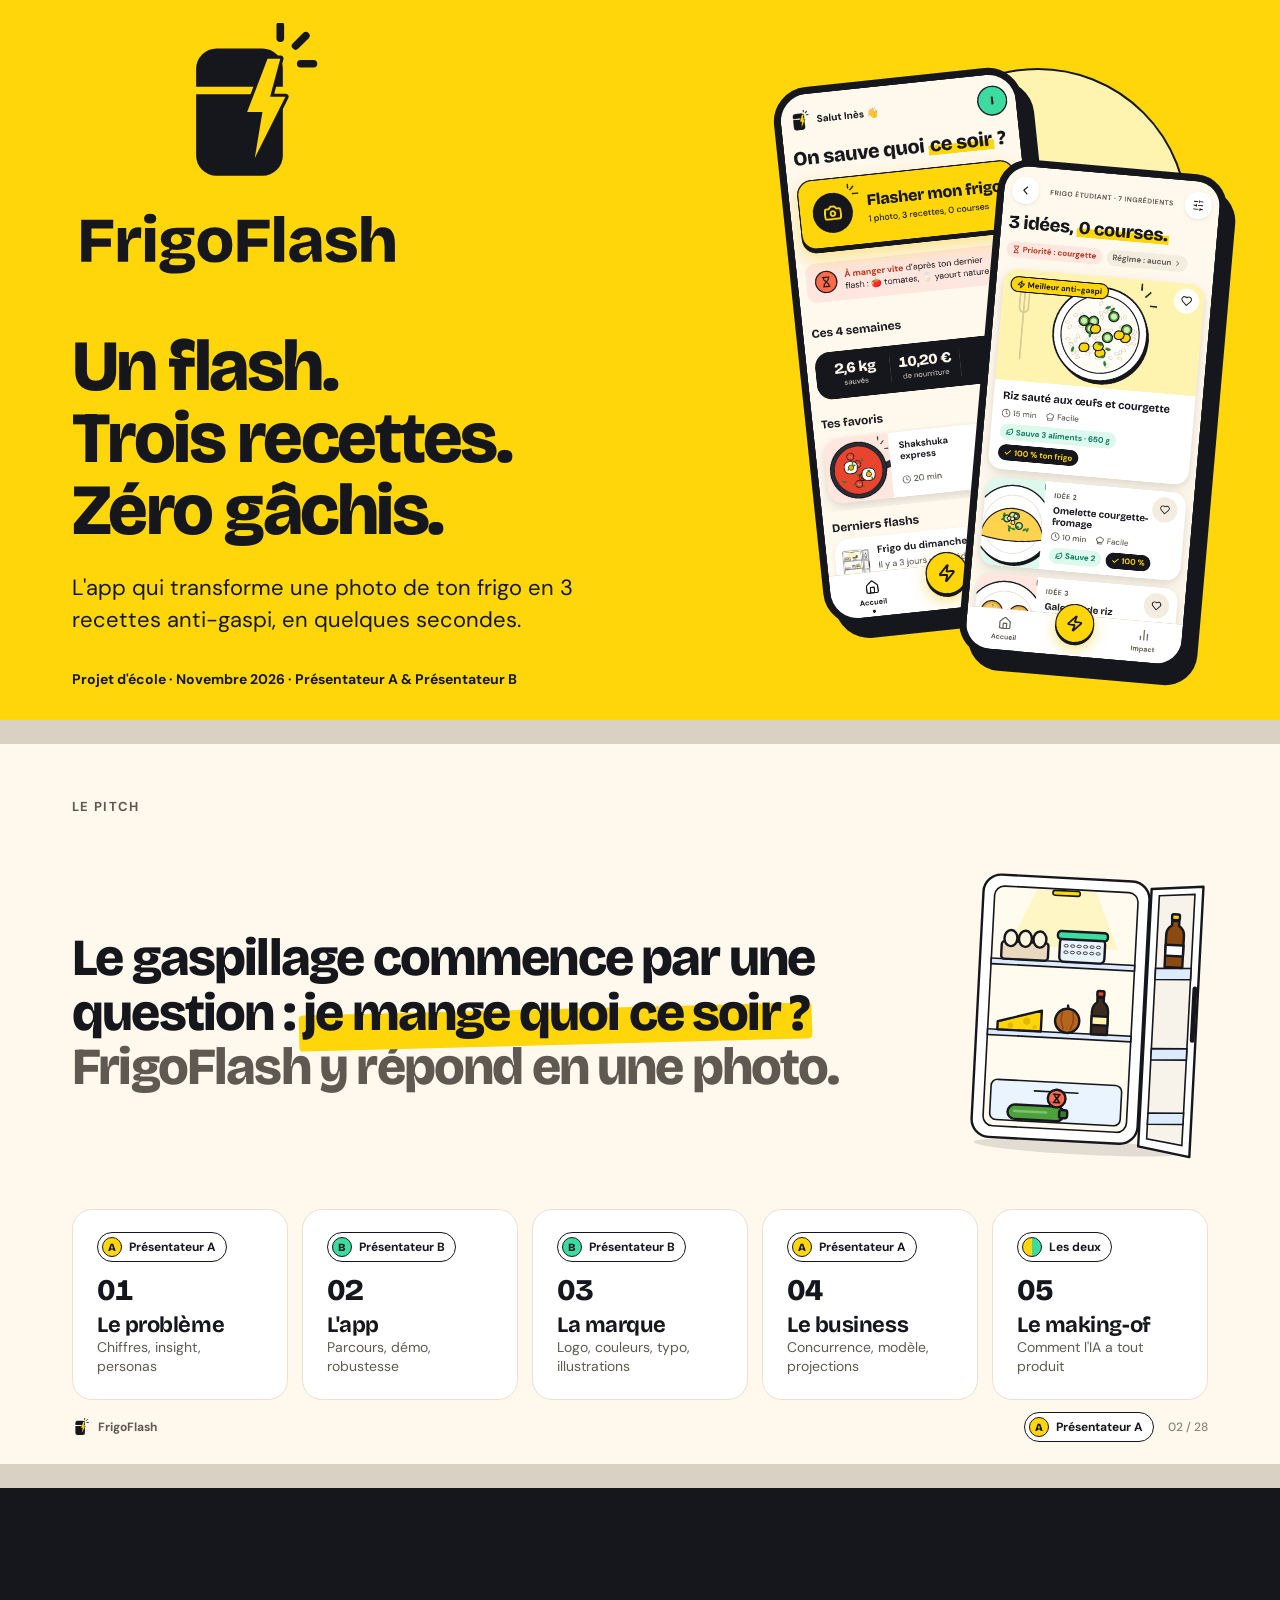
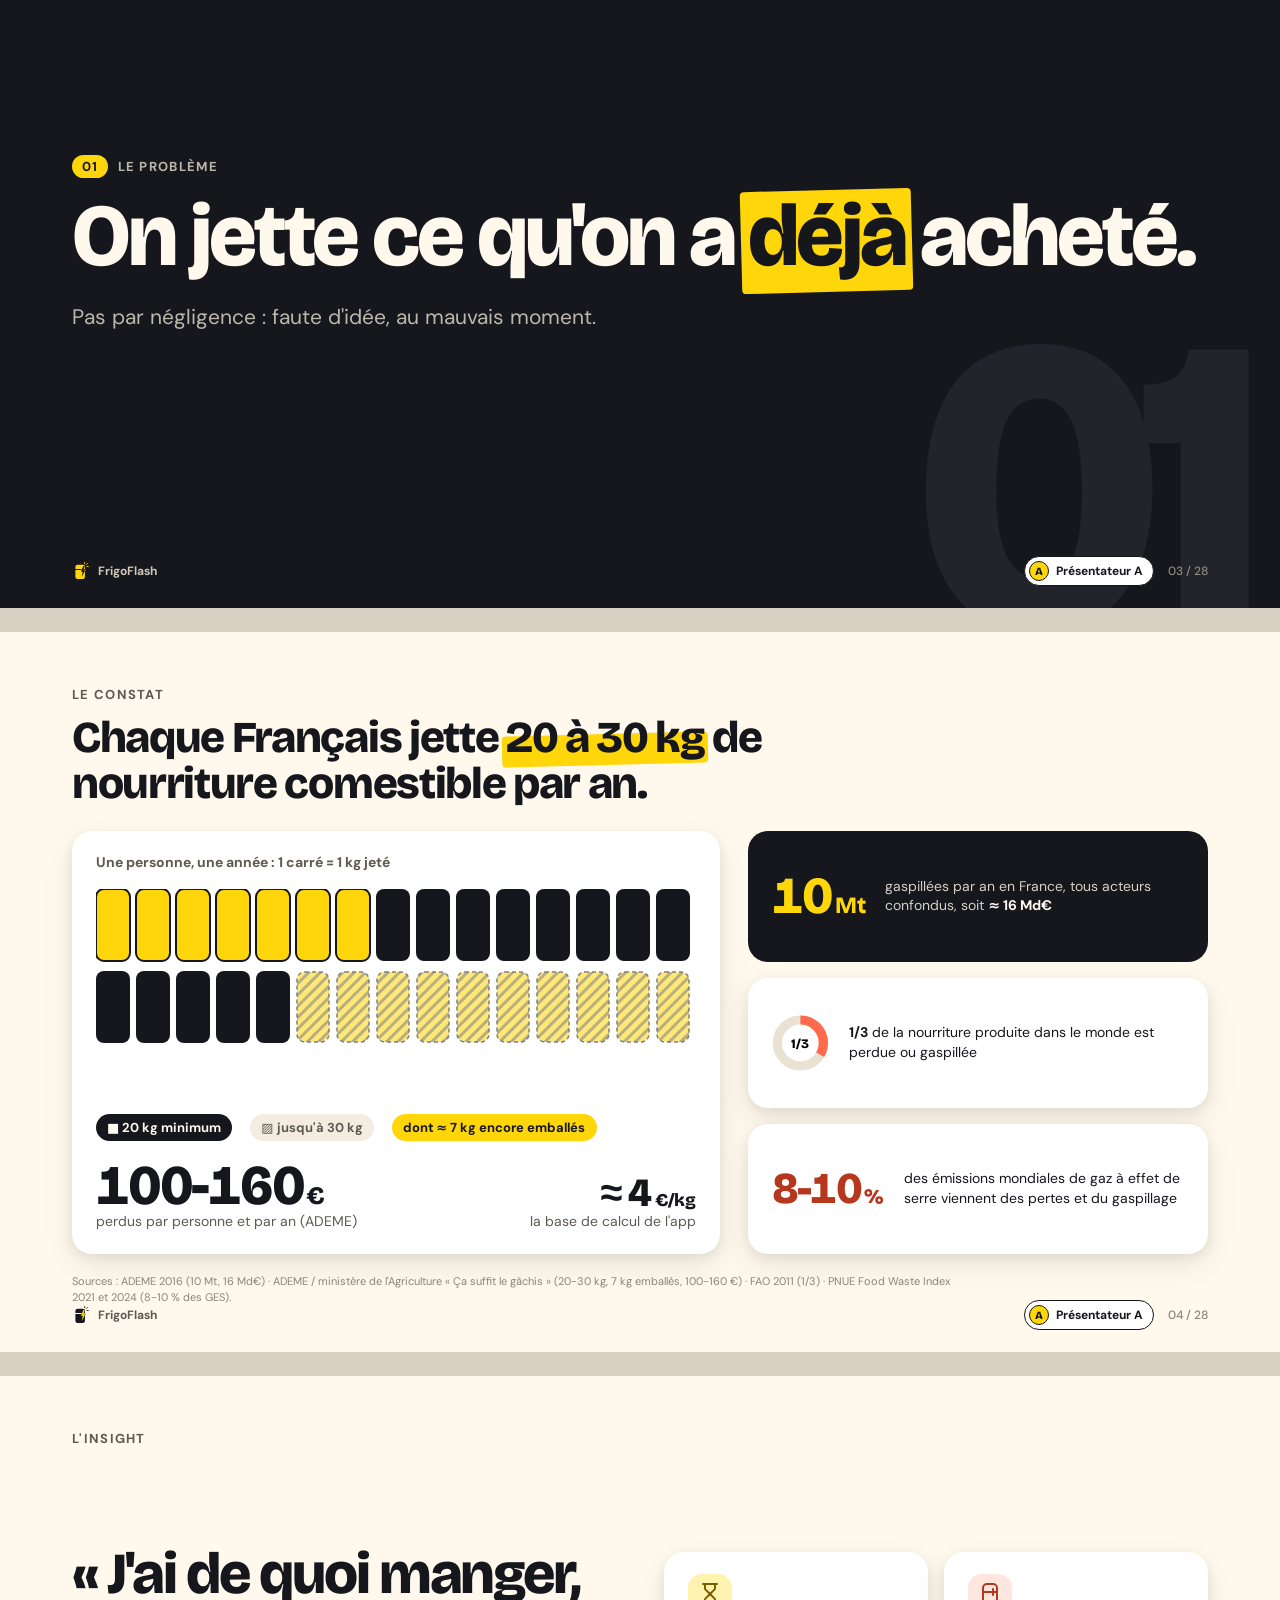
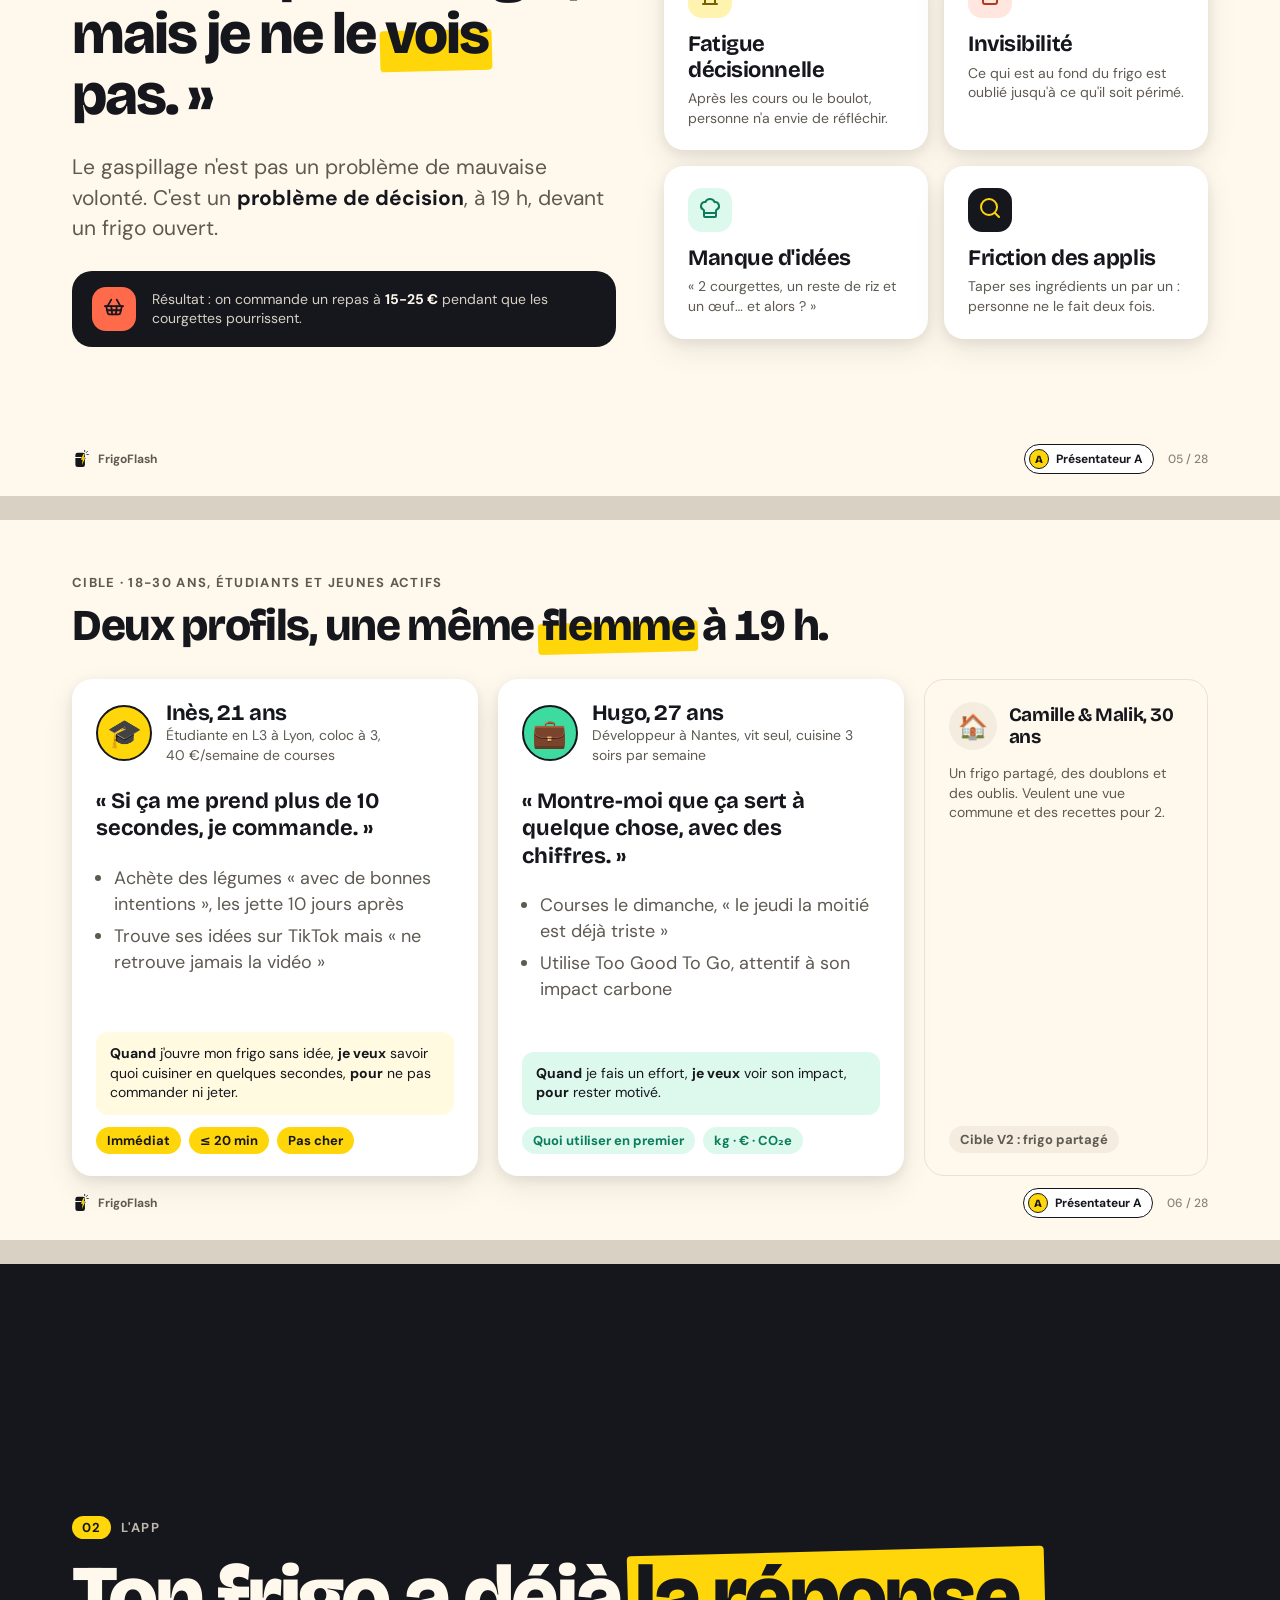
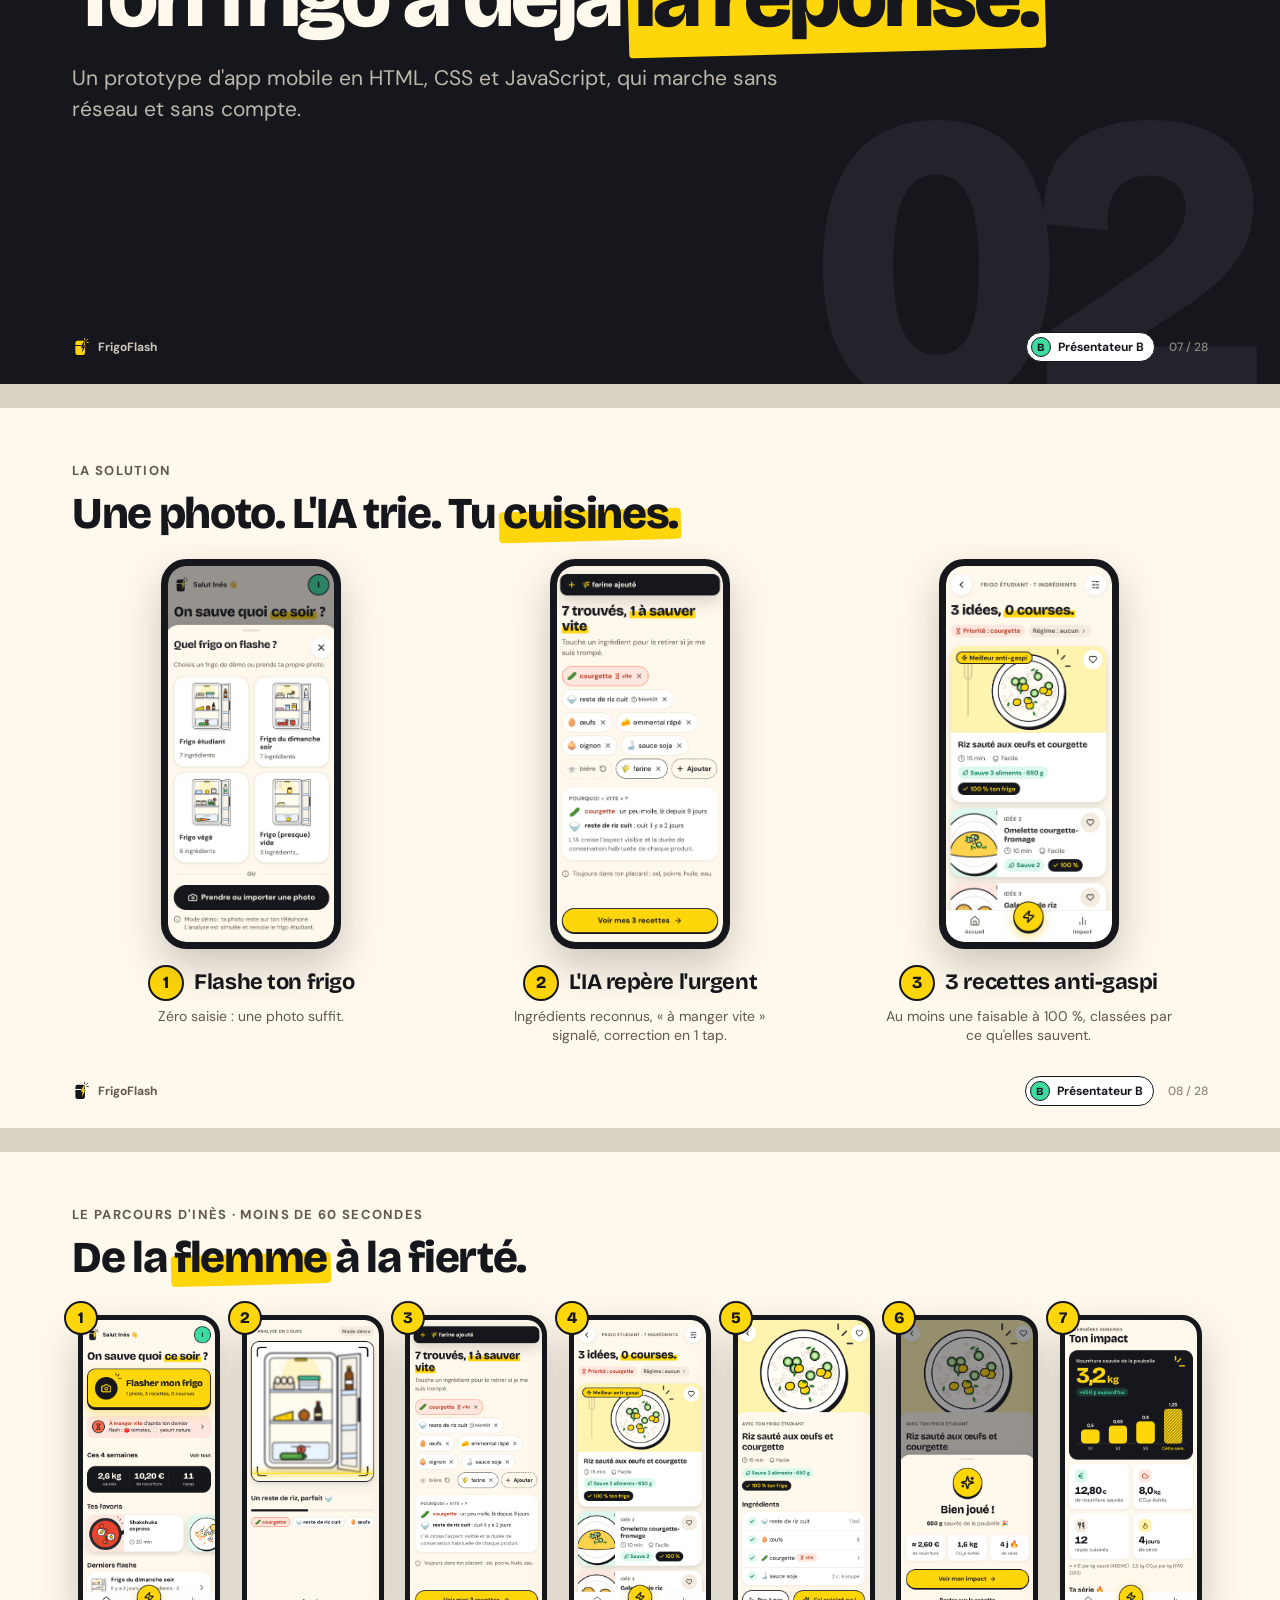
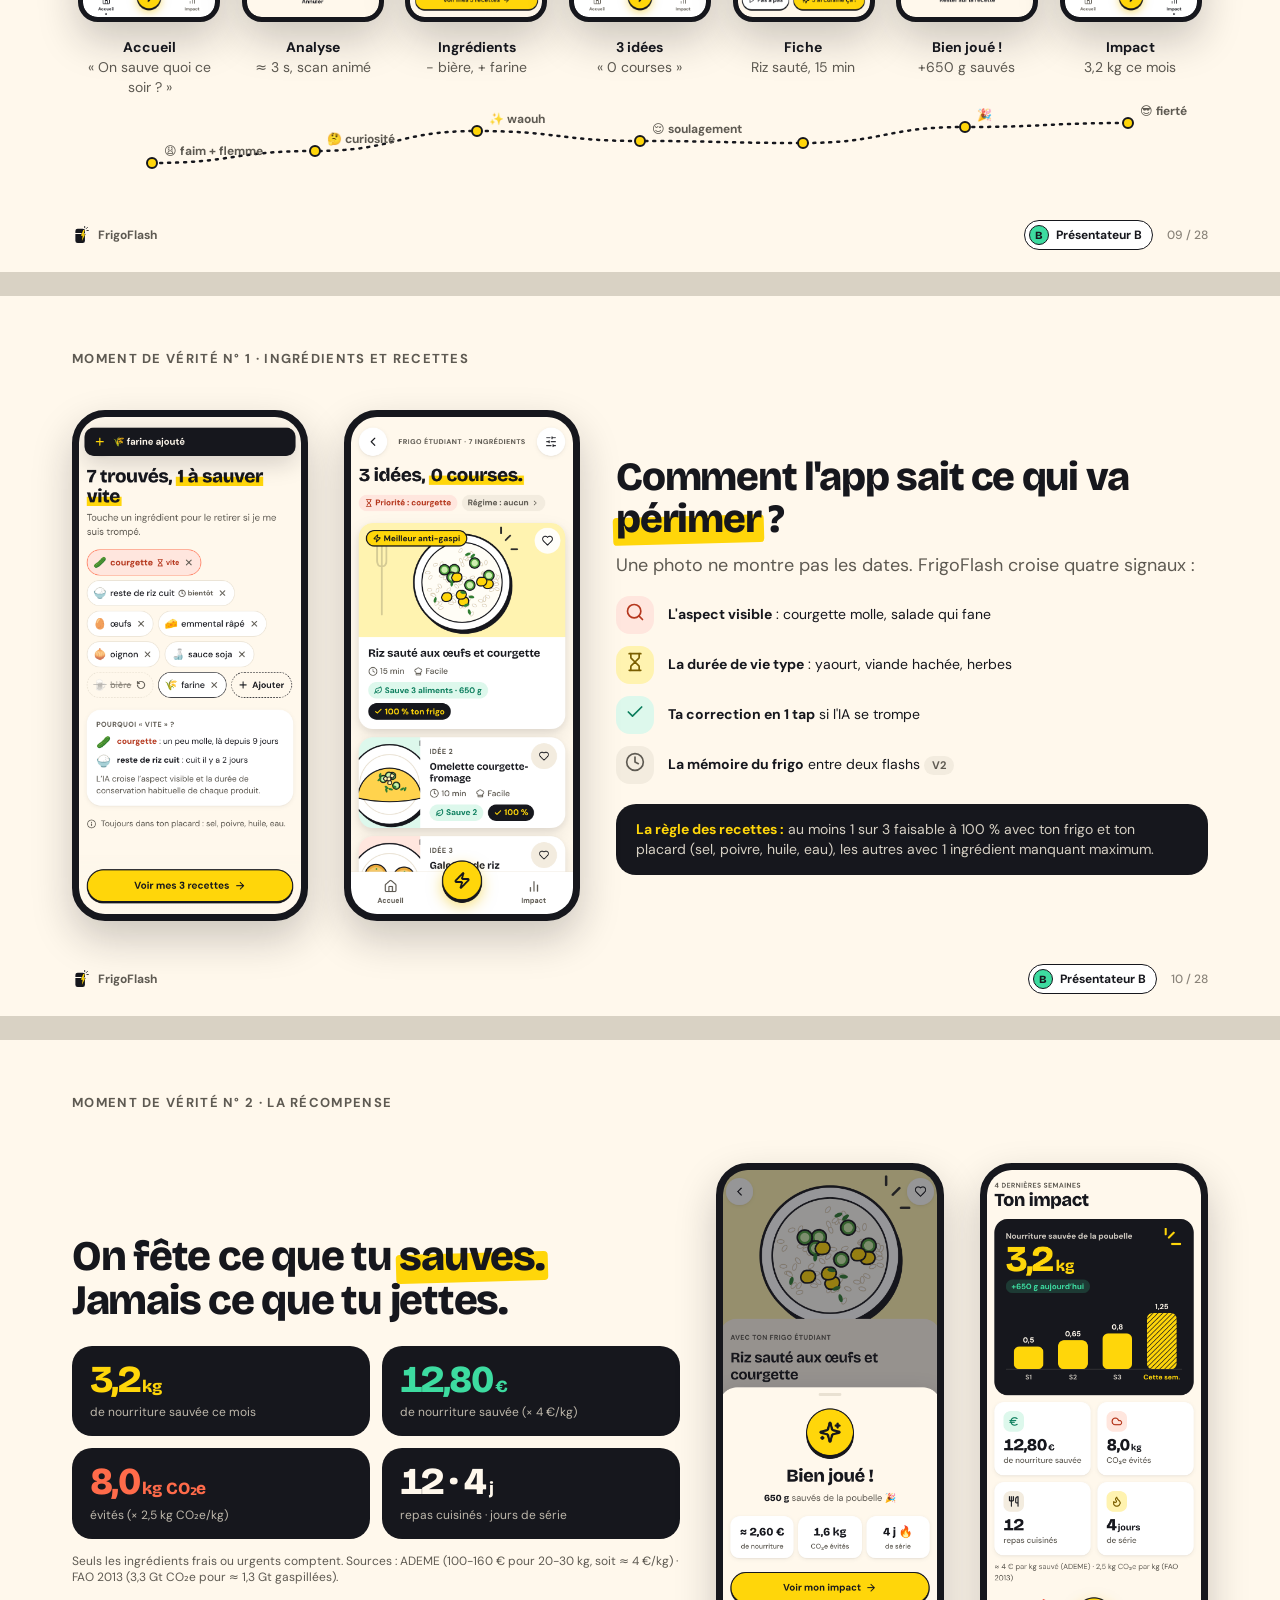
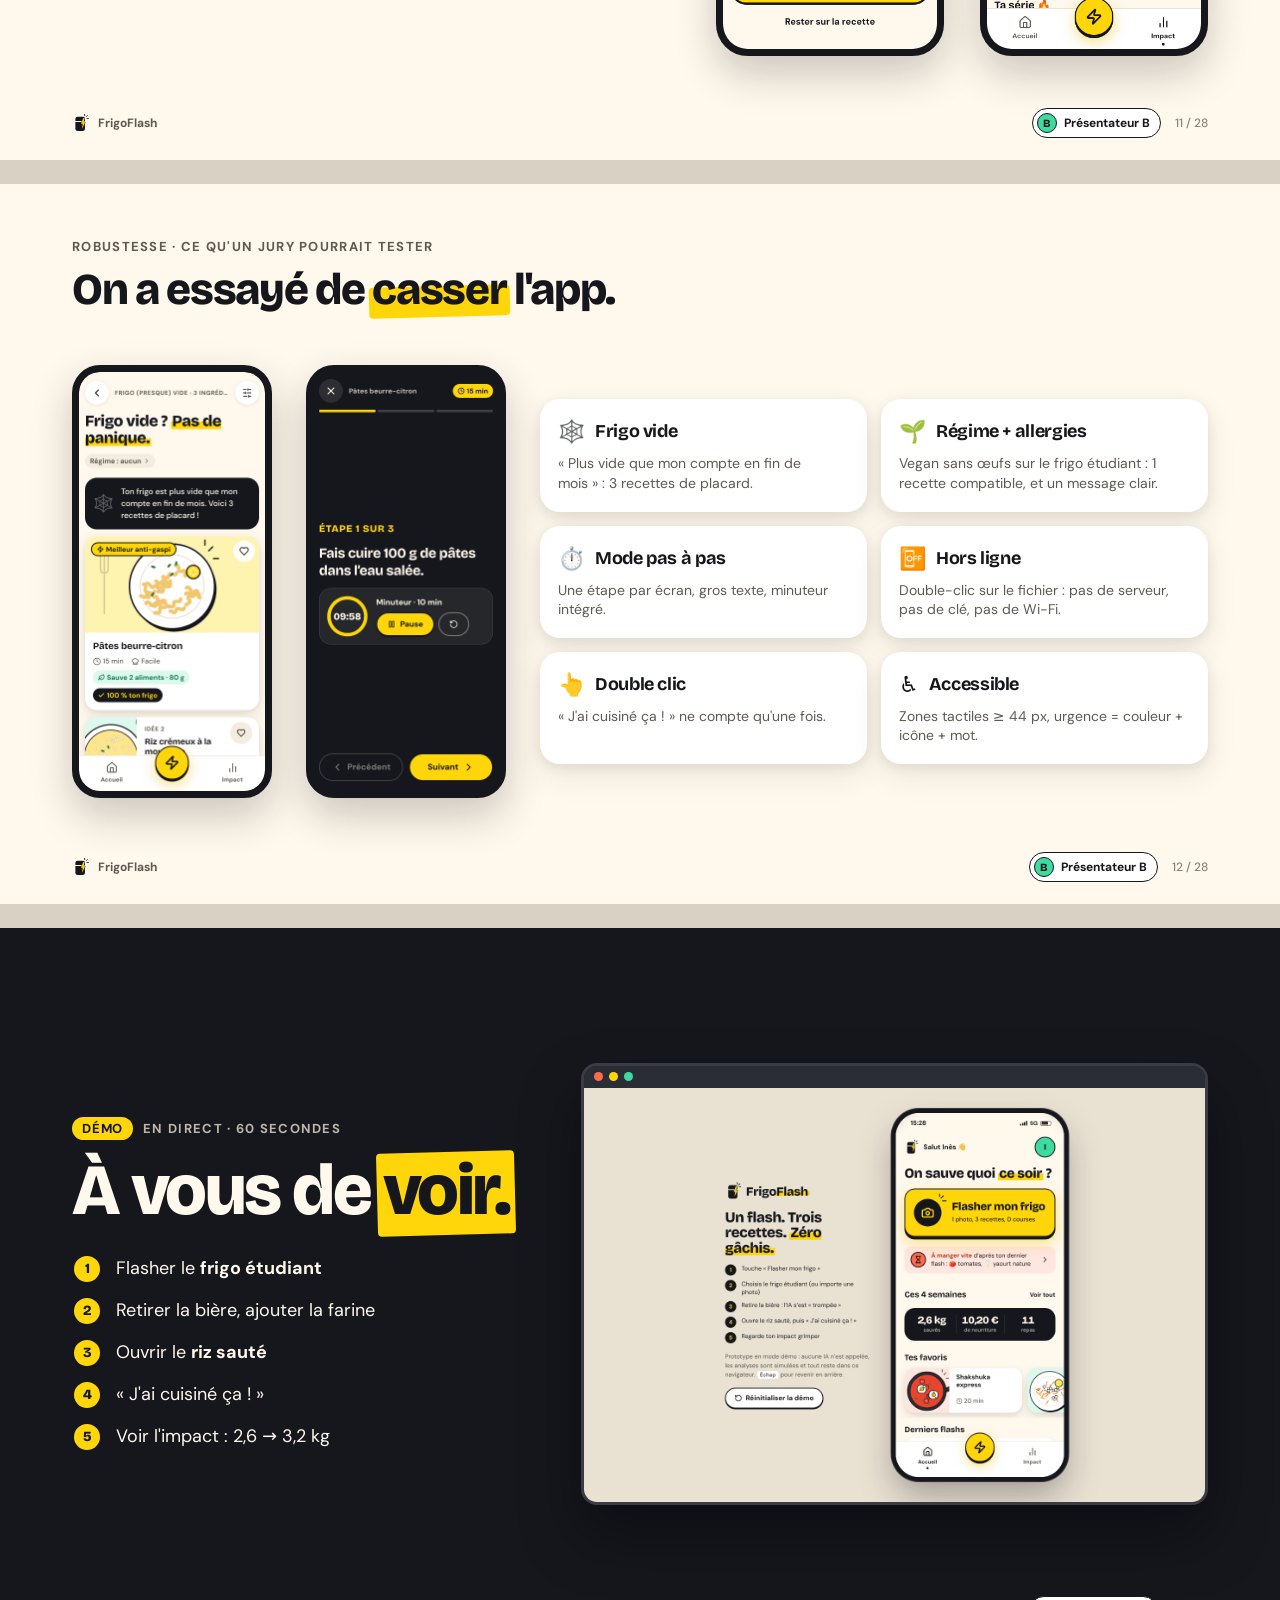
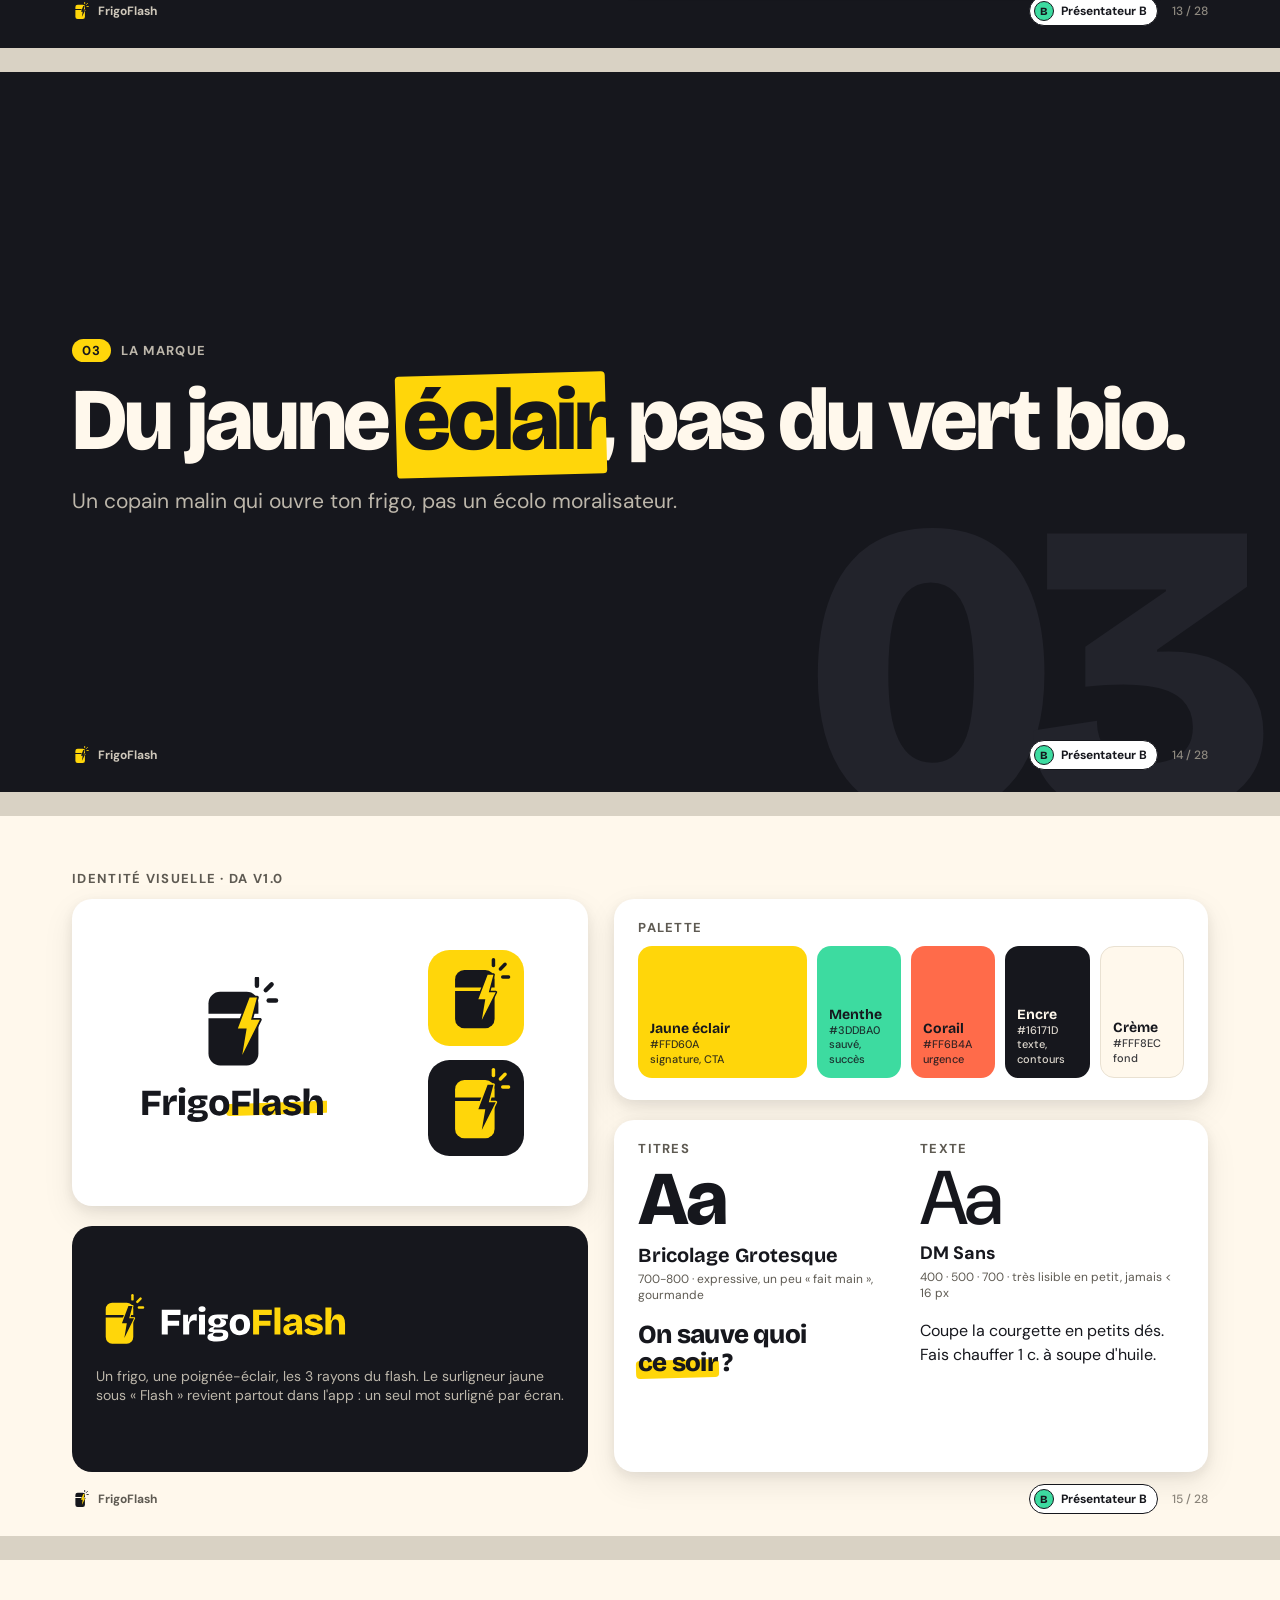
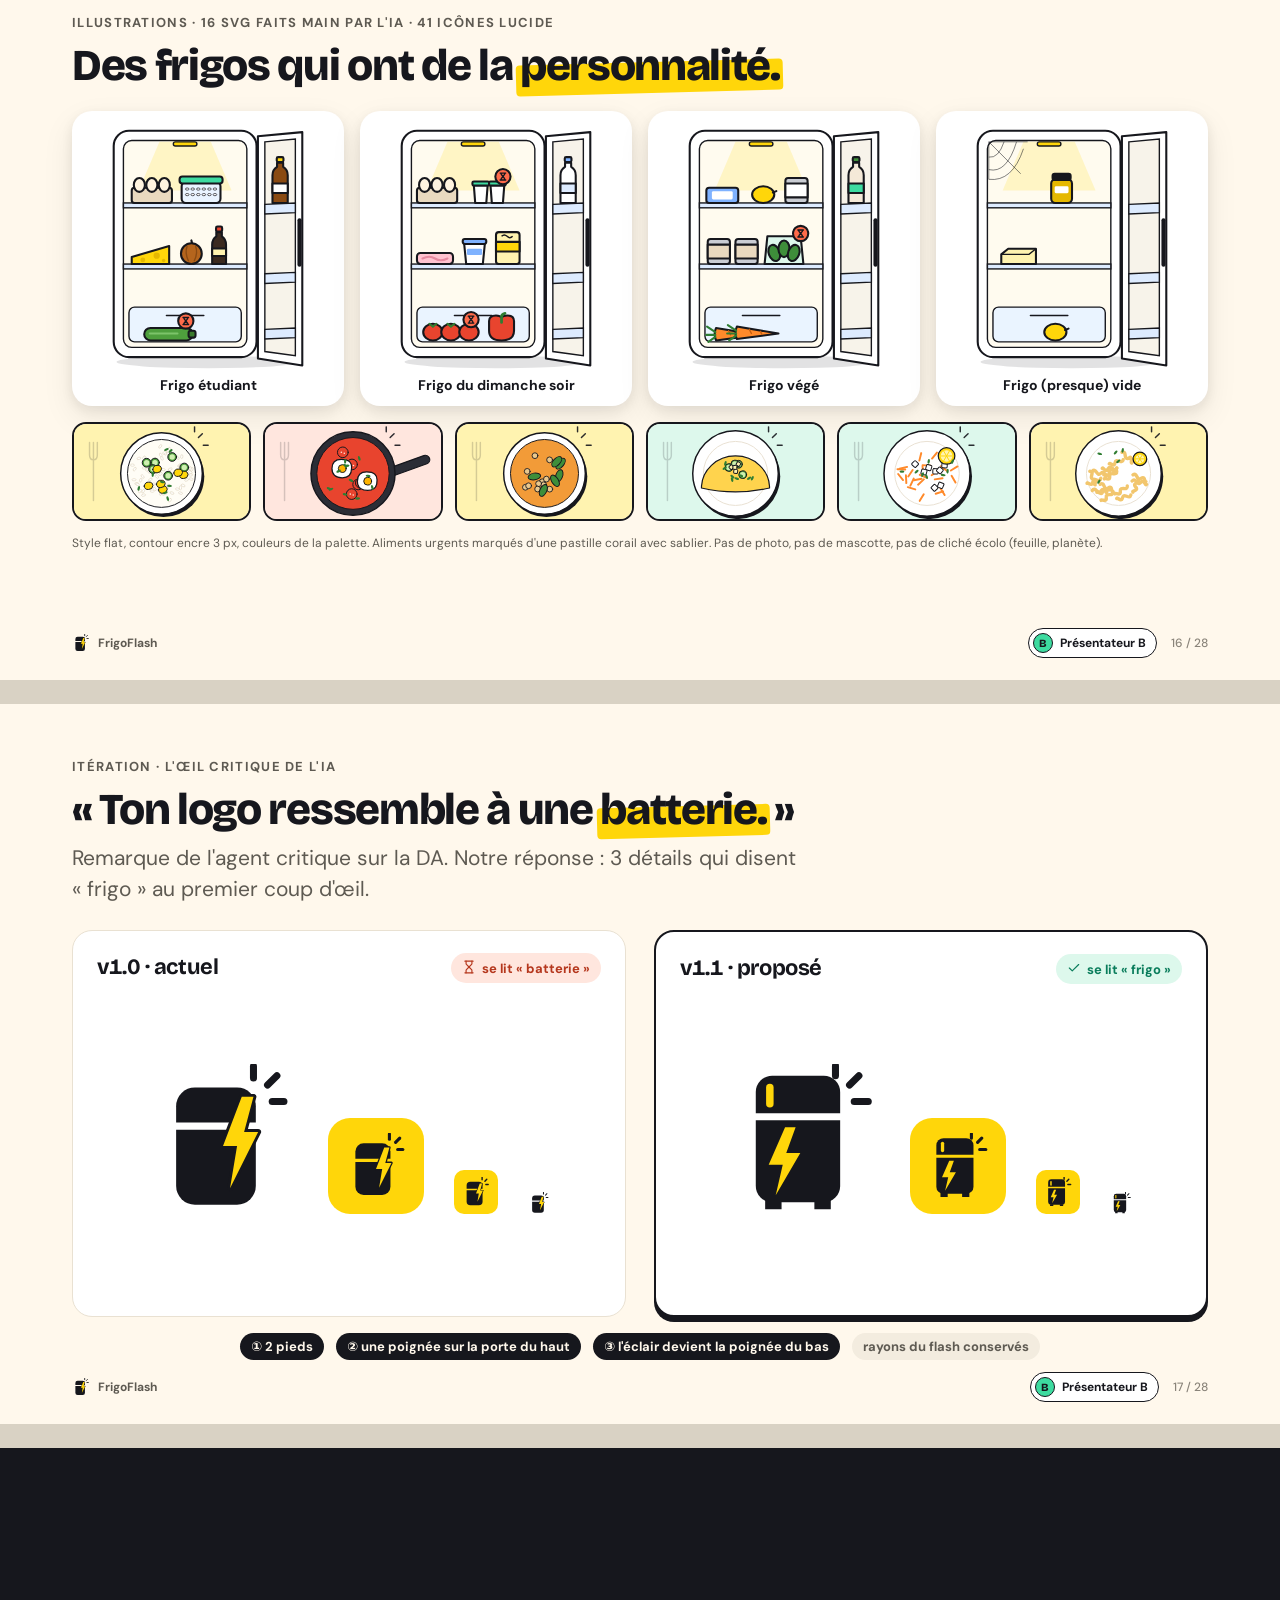
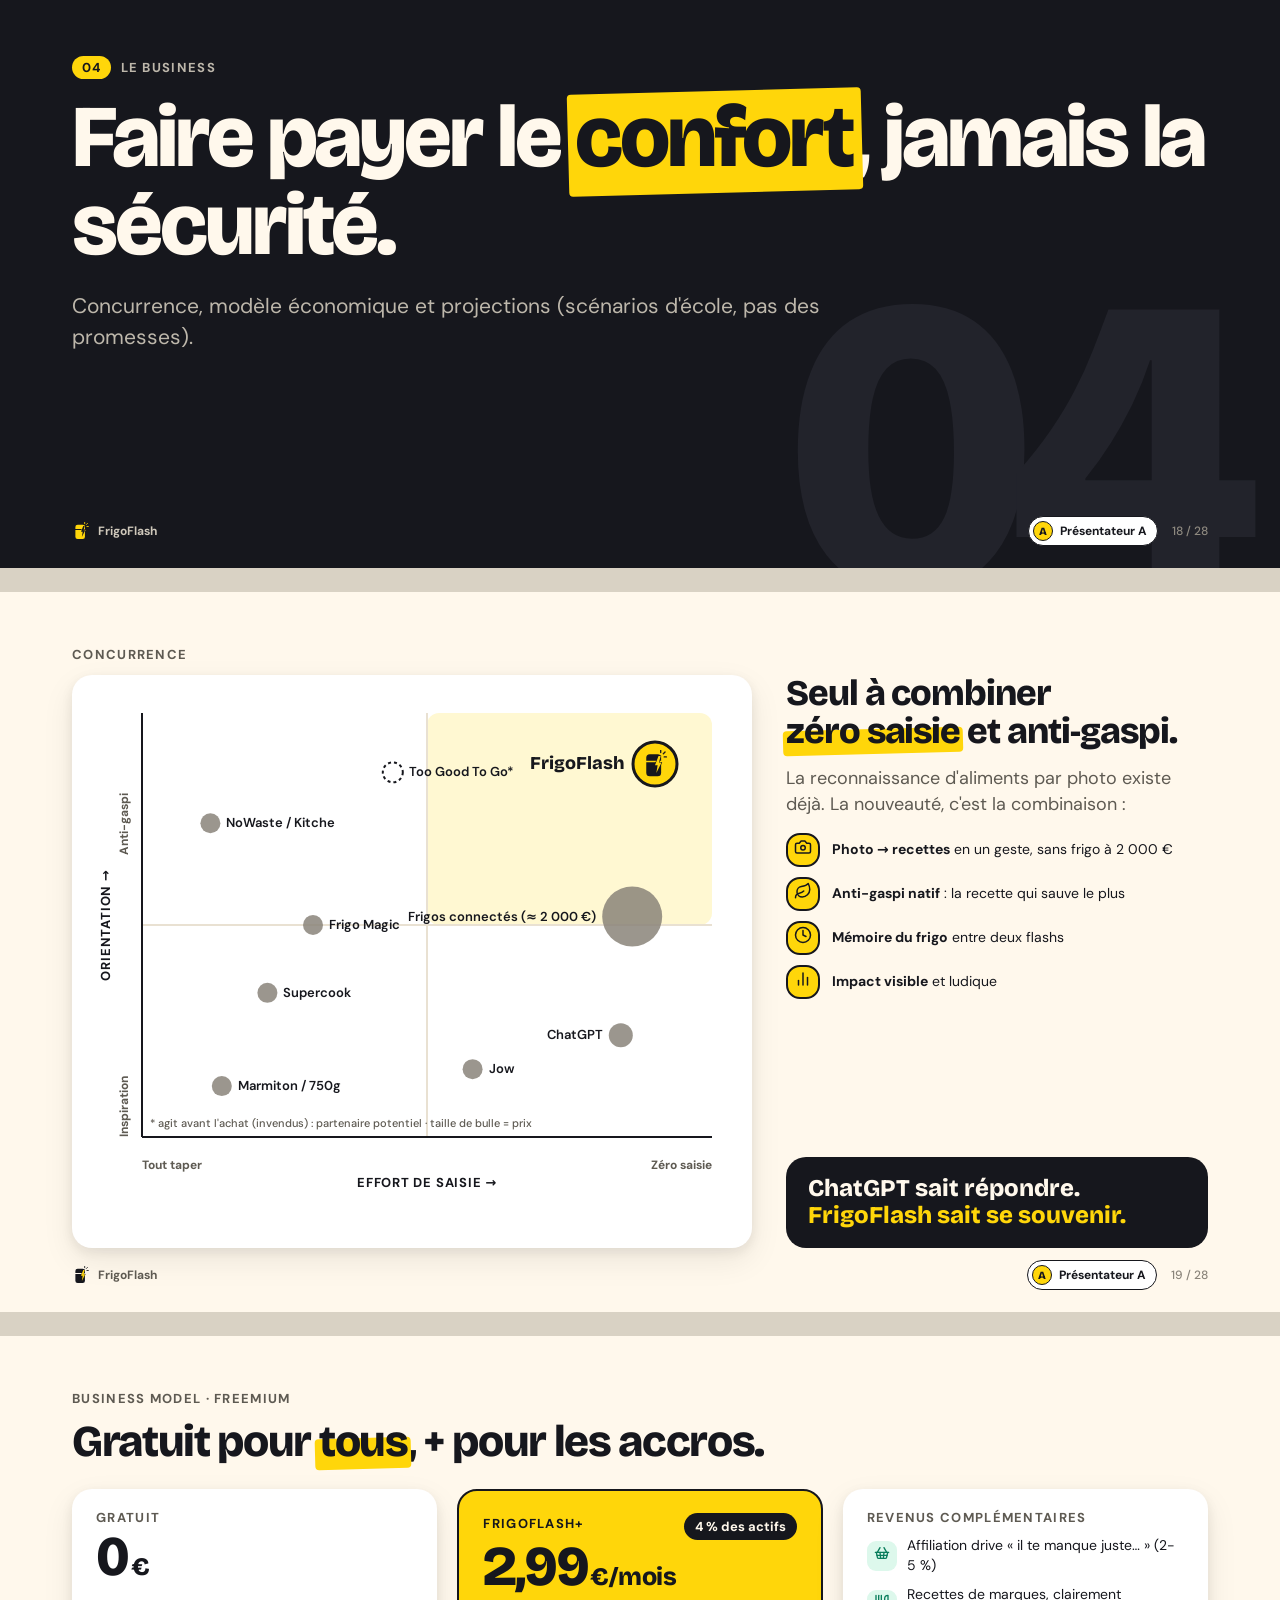
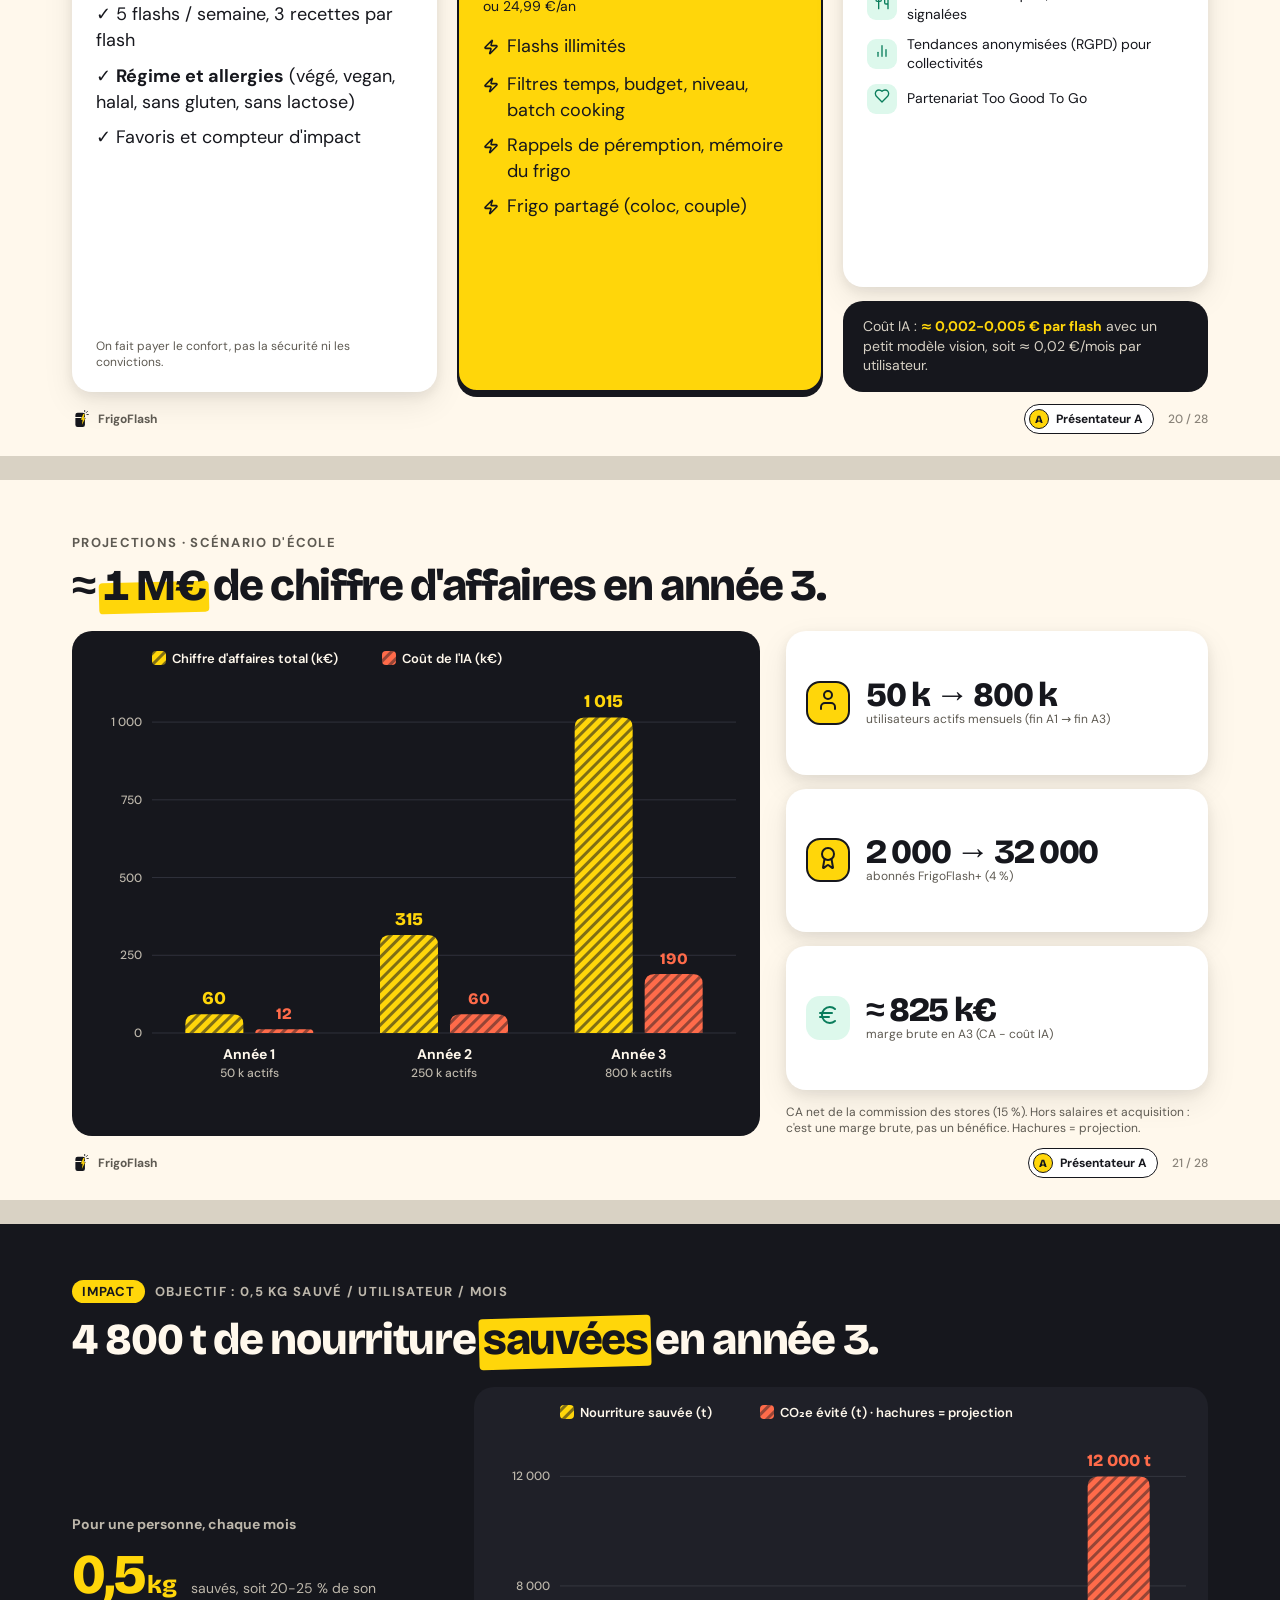
==== commit 3e8e21e9: "Présentation : 41 icônes (correction de la revue critique), PDF régénérés Co-Authored-By: Claude Opu" ====
--- a/presentation/index.html
+++ b/presentation/index.html
@@ -404,7 +404,7 @@
 <!-- =========================================================== 16. ILLUSTRATIONS -->
 <section class="slide" data-spk="B" data-title="Illustrations et icônes"
  data-notes="B : « Pas de photos, pas de mascotte : 16 illustrations vectorielles dessinées pour l'app, dans un style plat avec un contour encre. Les 4 frigos de démo, avec les aliments urgents marqués d'une pastille corail, et la toile d'araignée du frigo vide. Et 12 plats vus du dessus, avec les rayons du logo. » Préciser que tout est en SVG : léger, net à toutes les tailles, sans droits d'image.">
-  <div class="kicker">Illustrations · 16 SVG faits main par l'IA · 40 icônes Lucide</div>
+  <div class="kicker">Illustrations · 16 SVG faits main par l'IA · 41 icônes Lucide</div>
   <h2>Des frigos qui ont de la <span class="mark">personnalité.</span></h2>
   <div style="display:grid;grid-template-columns:repeat(4,1fr);gap:16px;margin-top:22px">
     <div class="card" style="padding:10px;text-align:center"><img src="assets/illus/frigo-etudiant.svg" style="height:250px" alt=""><p class="small" style="font-weight:700">Frigo étudiant</p></div>
@@ -589,7 +589,7 @@
   <svg id="pipeline" width="1136" height="200" viewBox="0 0 1136 200" style="margin-top:20px"></svg>
   <div style="display:grid;grid-template-columns:repeat(4,1fr);gap:16px;margin-top:10px;flex:1;margin-bottom:12px">
     <div class="card" style="padding:18px 20px;display:flex;flex-direction:column"><p class="kicker" style="margin-bottom:8px">① Analyse</p><p class="small">Problème, personas, concurrence, business model, projections, MVP, brief créatif</p><div class="num" style="font-size:44px;margin-top:auto">14<small>sections</small></div><p class="tiny">≈ 35 Ko de texte, sources citées</p></div>
-    <div class="card" style="padding:18px 20px;display:flex;flex-direction:column"><p class="kicker" style="margin-bottom:8px">② Direction artistique</p><p class="small">Logo (12 déclinaisons), palette, typo, tokens CSS, composants, 16 illustrations, 3 maquettes</p><div class="num" style="font-size:44px;margin-top:auto">16<small>illustrations</small></div><p class="tiny">+ 12 logos, 40 icônes, 2 polices</p></div>
+    <div class="card" style="padding:18px 20px;display:flex;flex-direction:column"><p class="kicker" style="margin-bottom:8px">② Direction artistique</p><p class="small">Logo (12 déclinaisons), palette, typo, tokens CSS, composants, 16 illustrations, 3 maquettes</p><div class="num" style="font-size:44px;margin-top:auto">16<small>illustrations</small></div><p class="tiny">+ 12 logos, 41 icônes, 2 polices</p></div>
     <div class="card" style="padding:18px 20px;display:flex;flex-direction:column"><p class="kicker" style="margin-bottom:8px">③ Développement</p><p class="small">App HTML/CSS/JS, 11 écrans, 4 frigos, 18 recettes, mode cuisine, impact</p><div class="num" style="font-size:44px;margin-top:auto">≈ 2 000<small>lignes</small></div><p class="tiny">0 dépendance, marche hors ligne</p></div>
     <div class="card" style="padding:18px 20px;display:flex;flex-direction:column"><p class="kicker" style="margin-bottom:8px">④ Présentation</p><p class="small">Ce PDF : 28 slides, graphiques SVG, captures de l'app, notes pour 2 voix</p><div class="num" style="font-size:44px;margin-top:auto">28<small>slides</small></div><p class="tiny">+ notes de l'oral en PDF</p></div>
   </div>
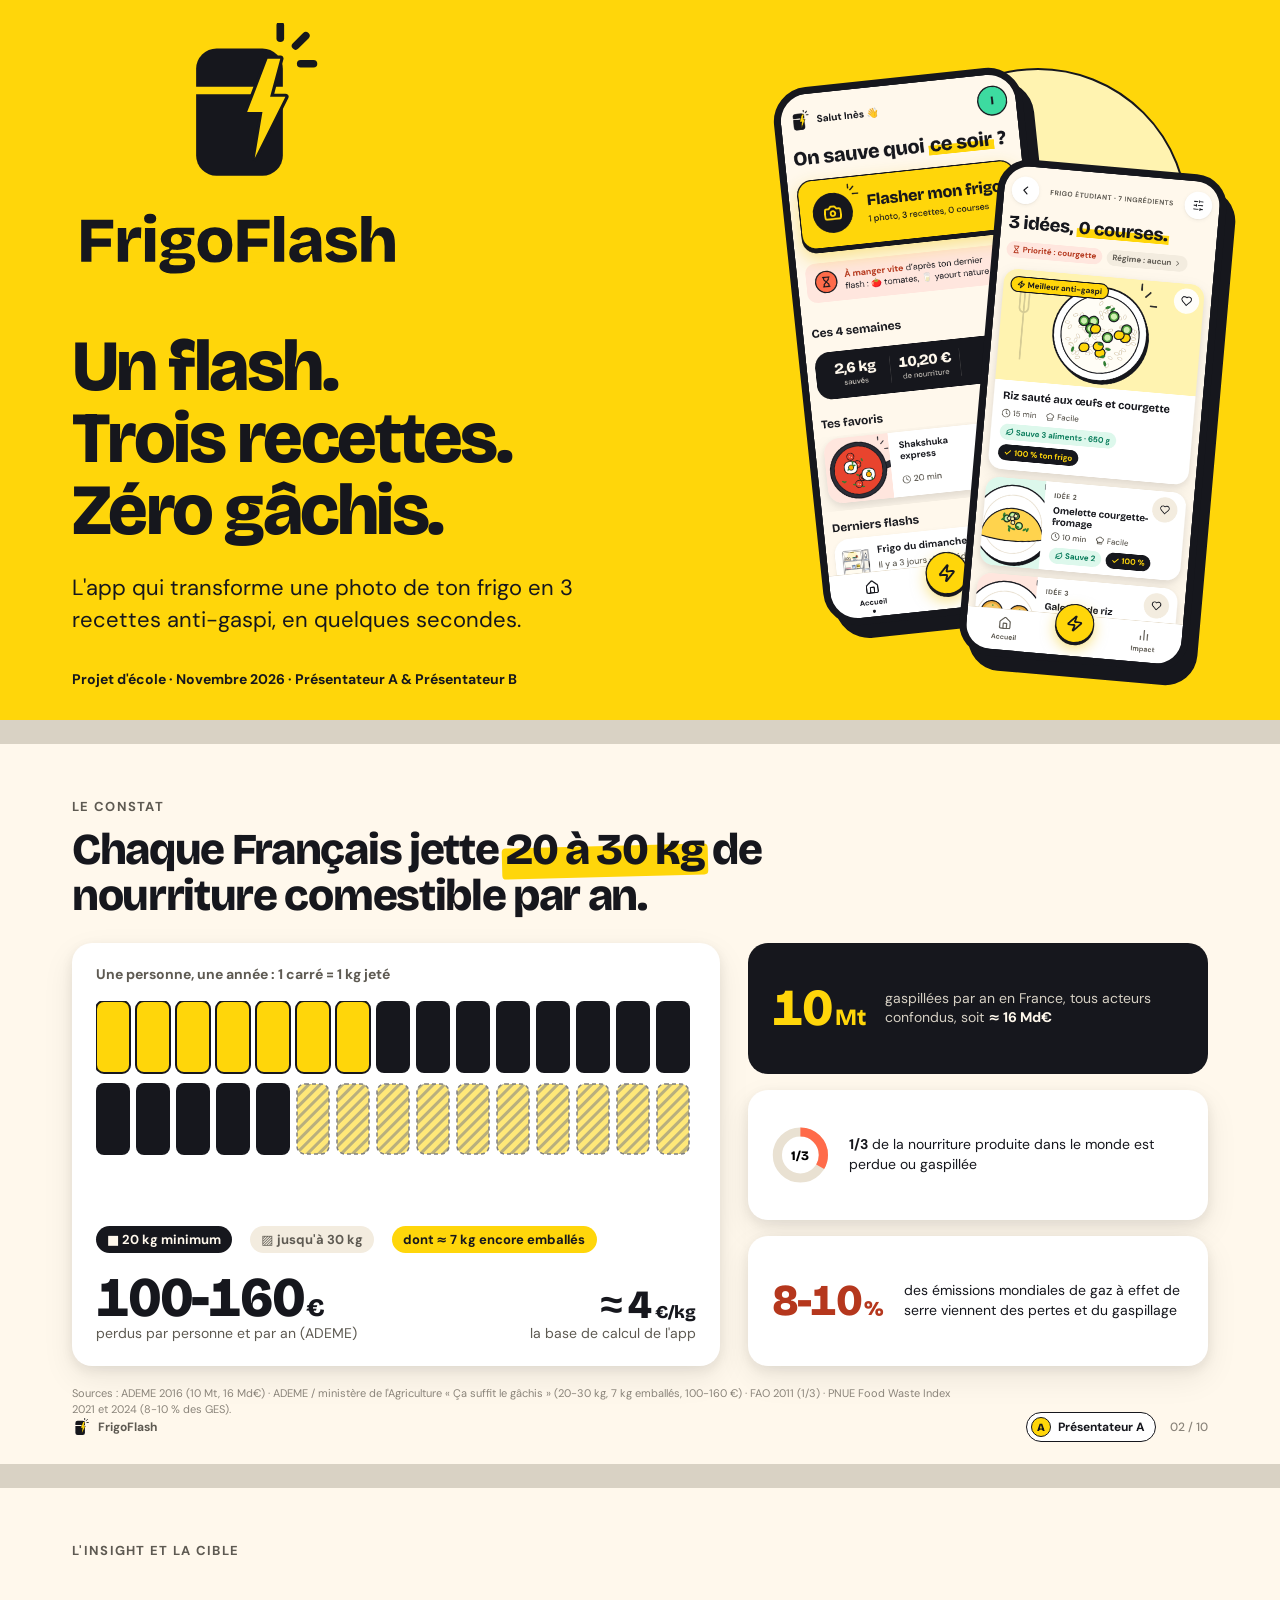
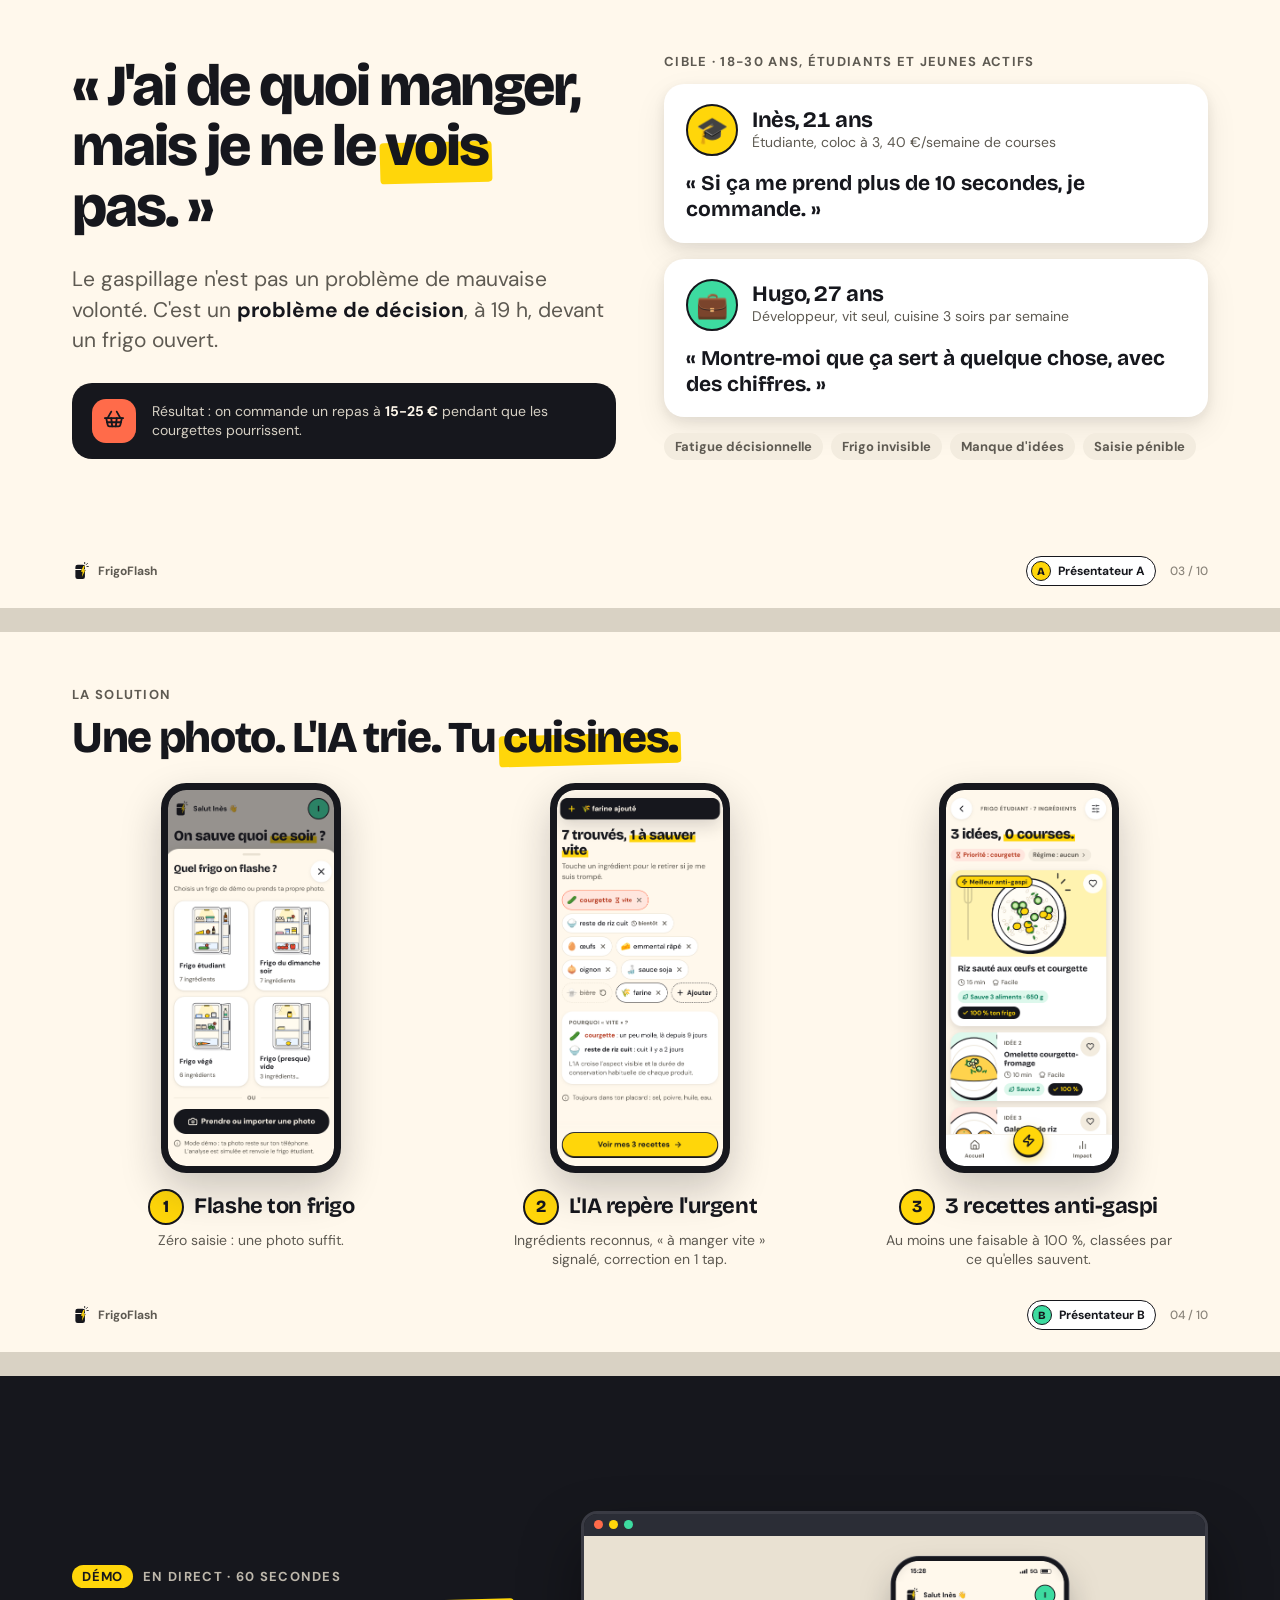
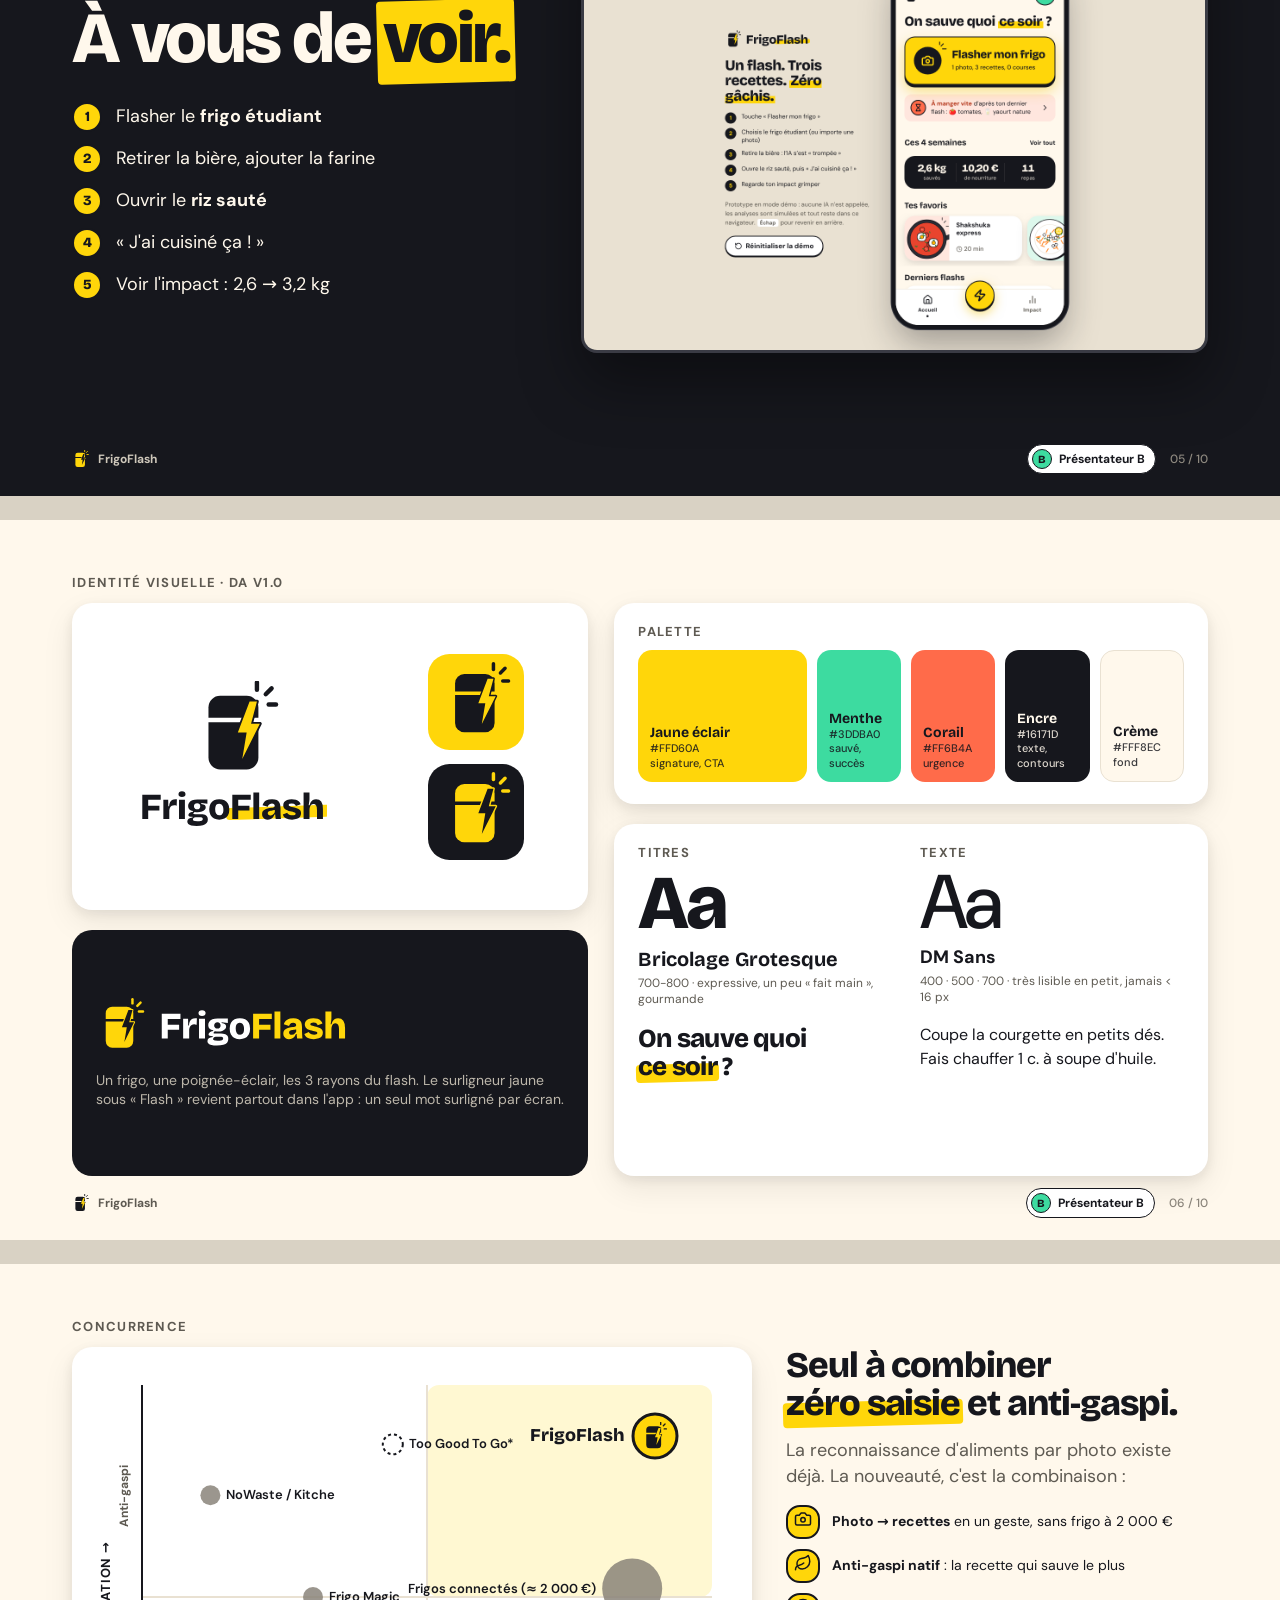
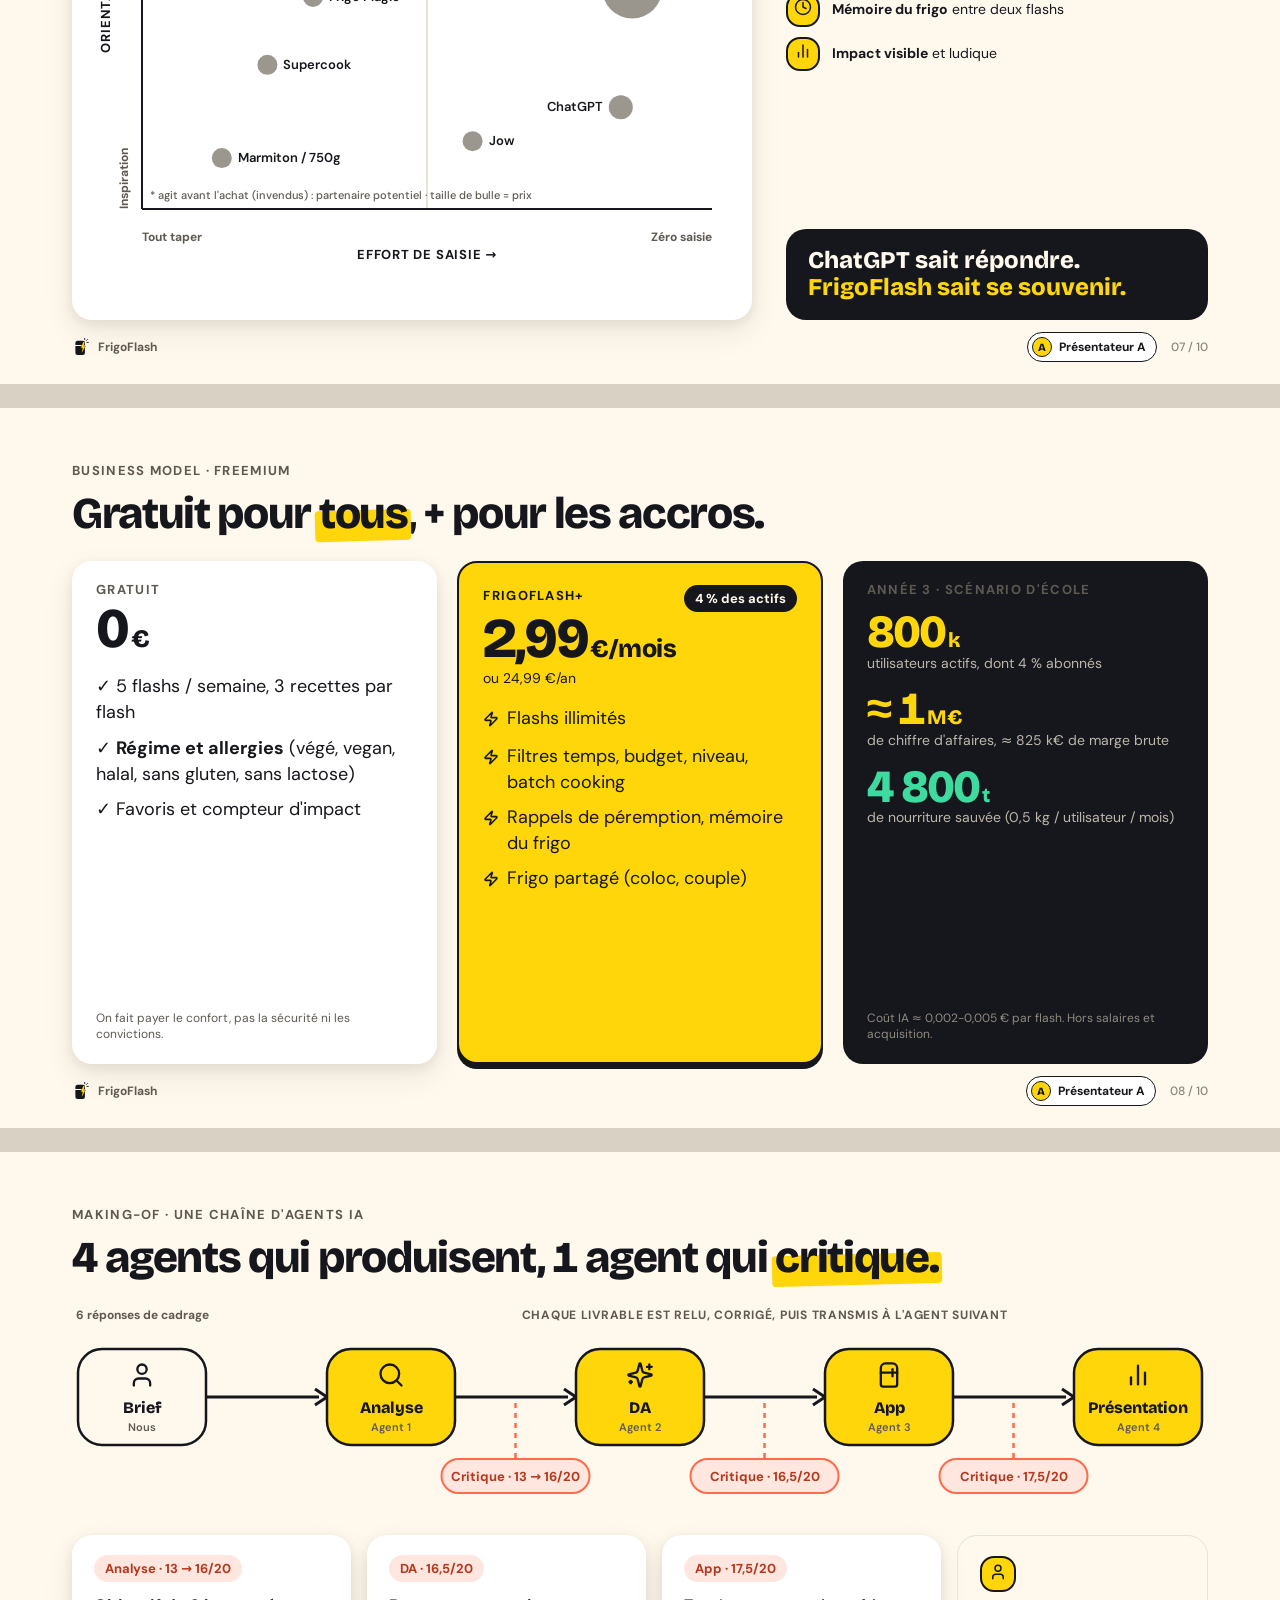
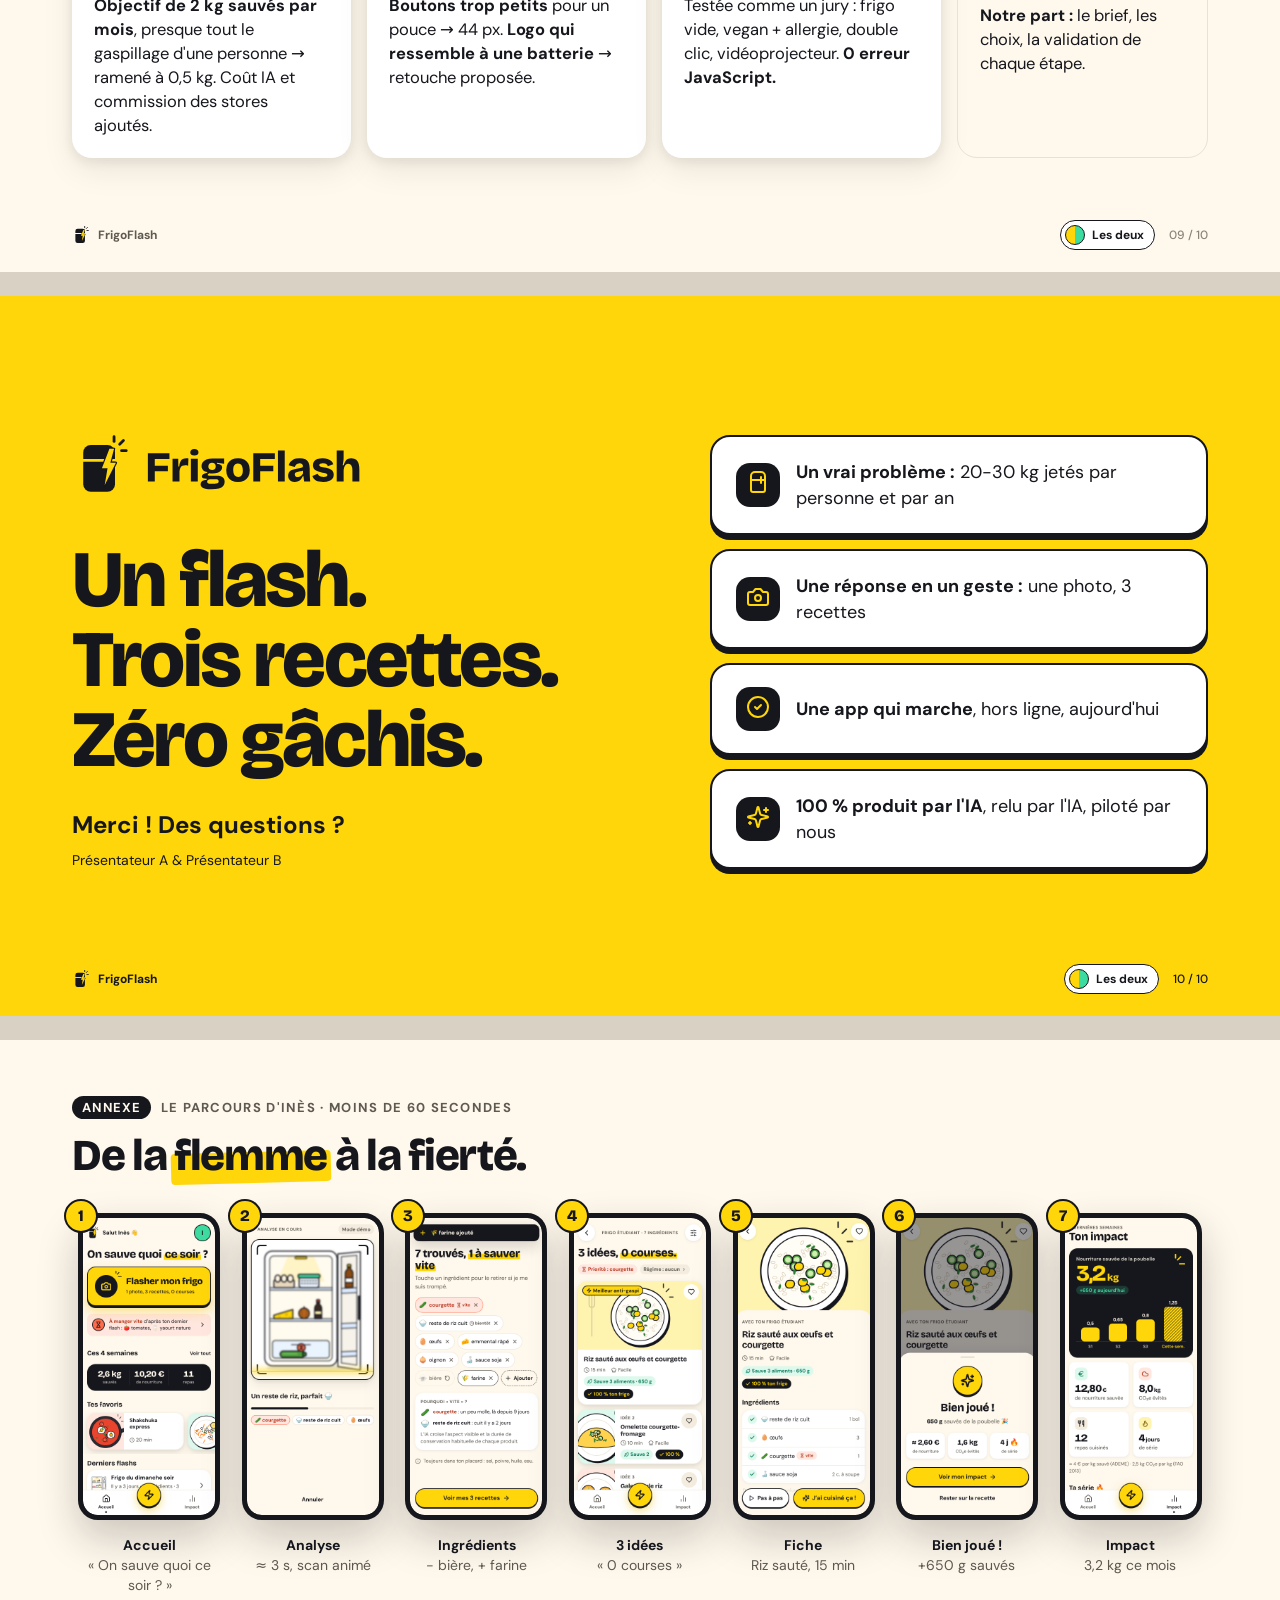
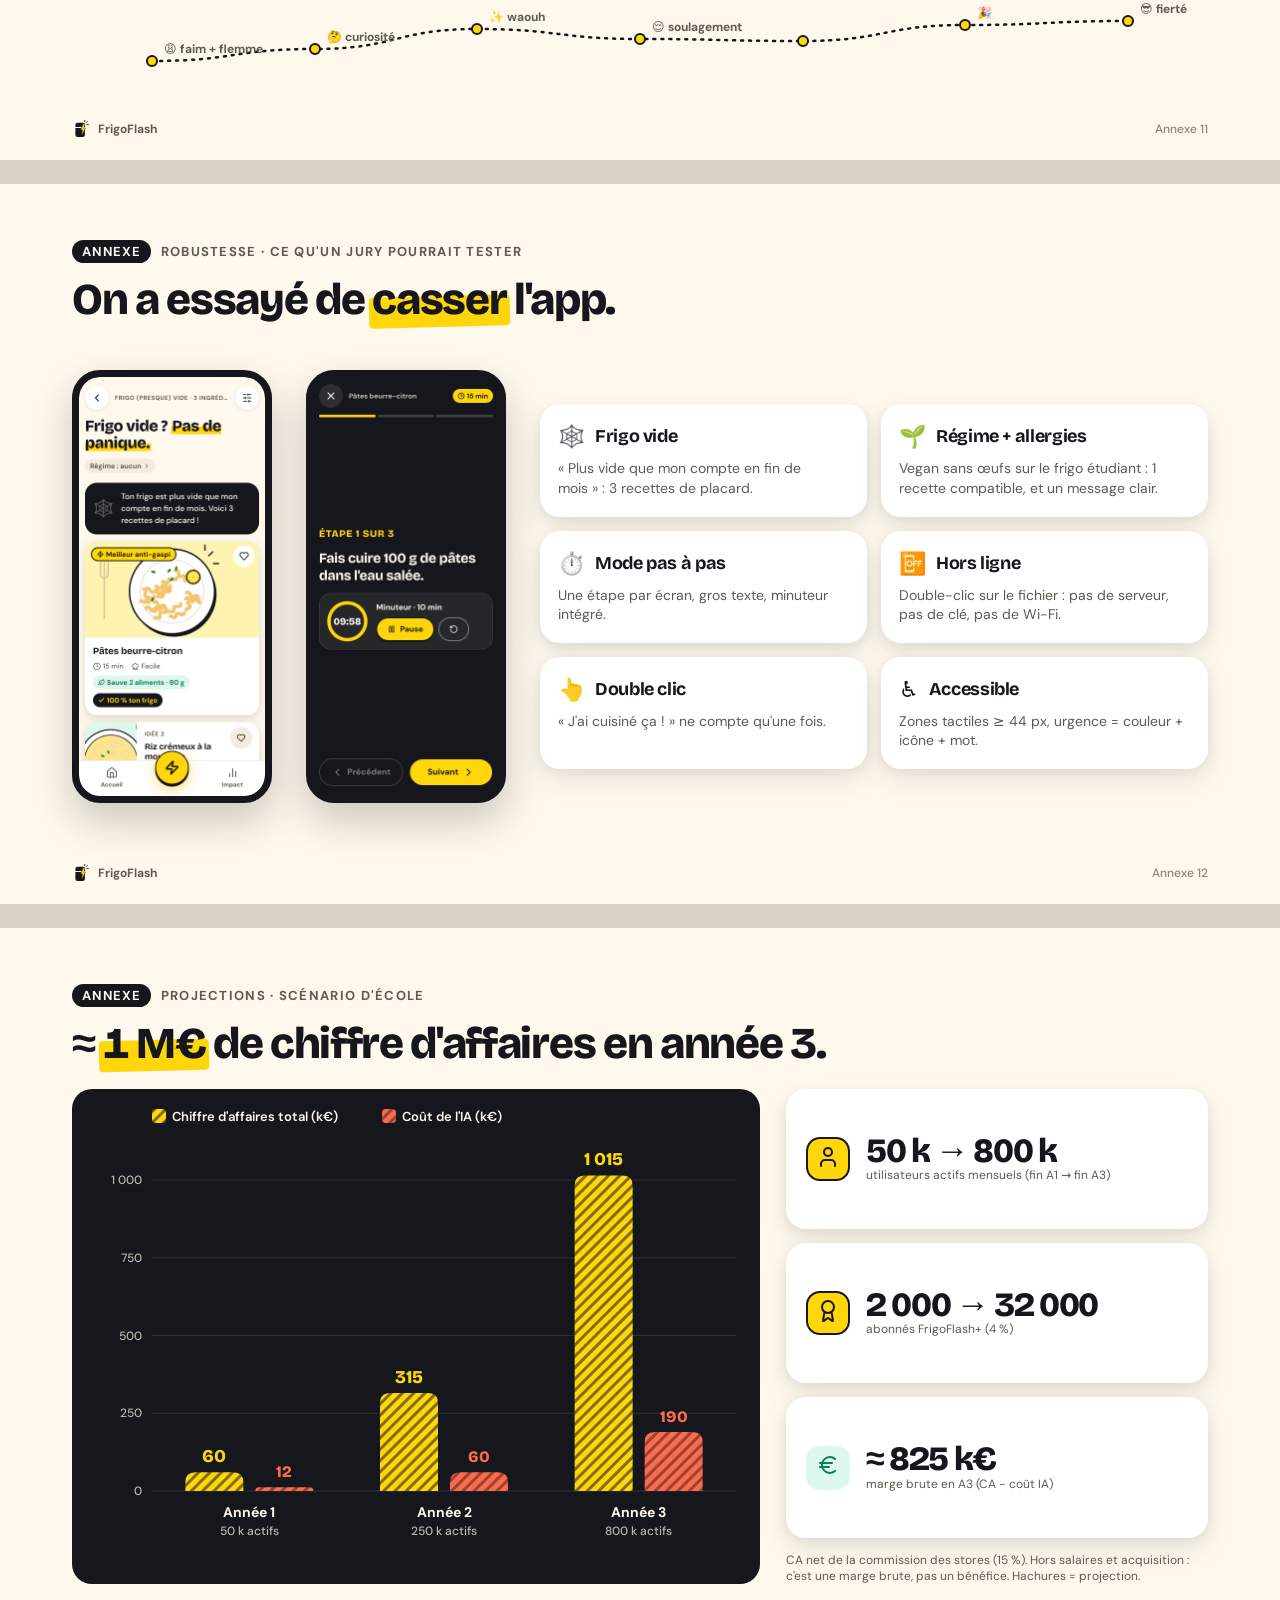
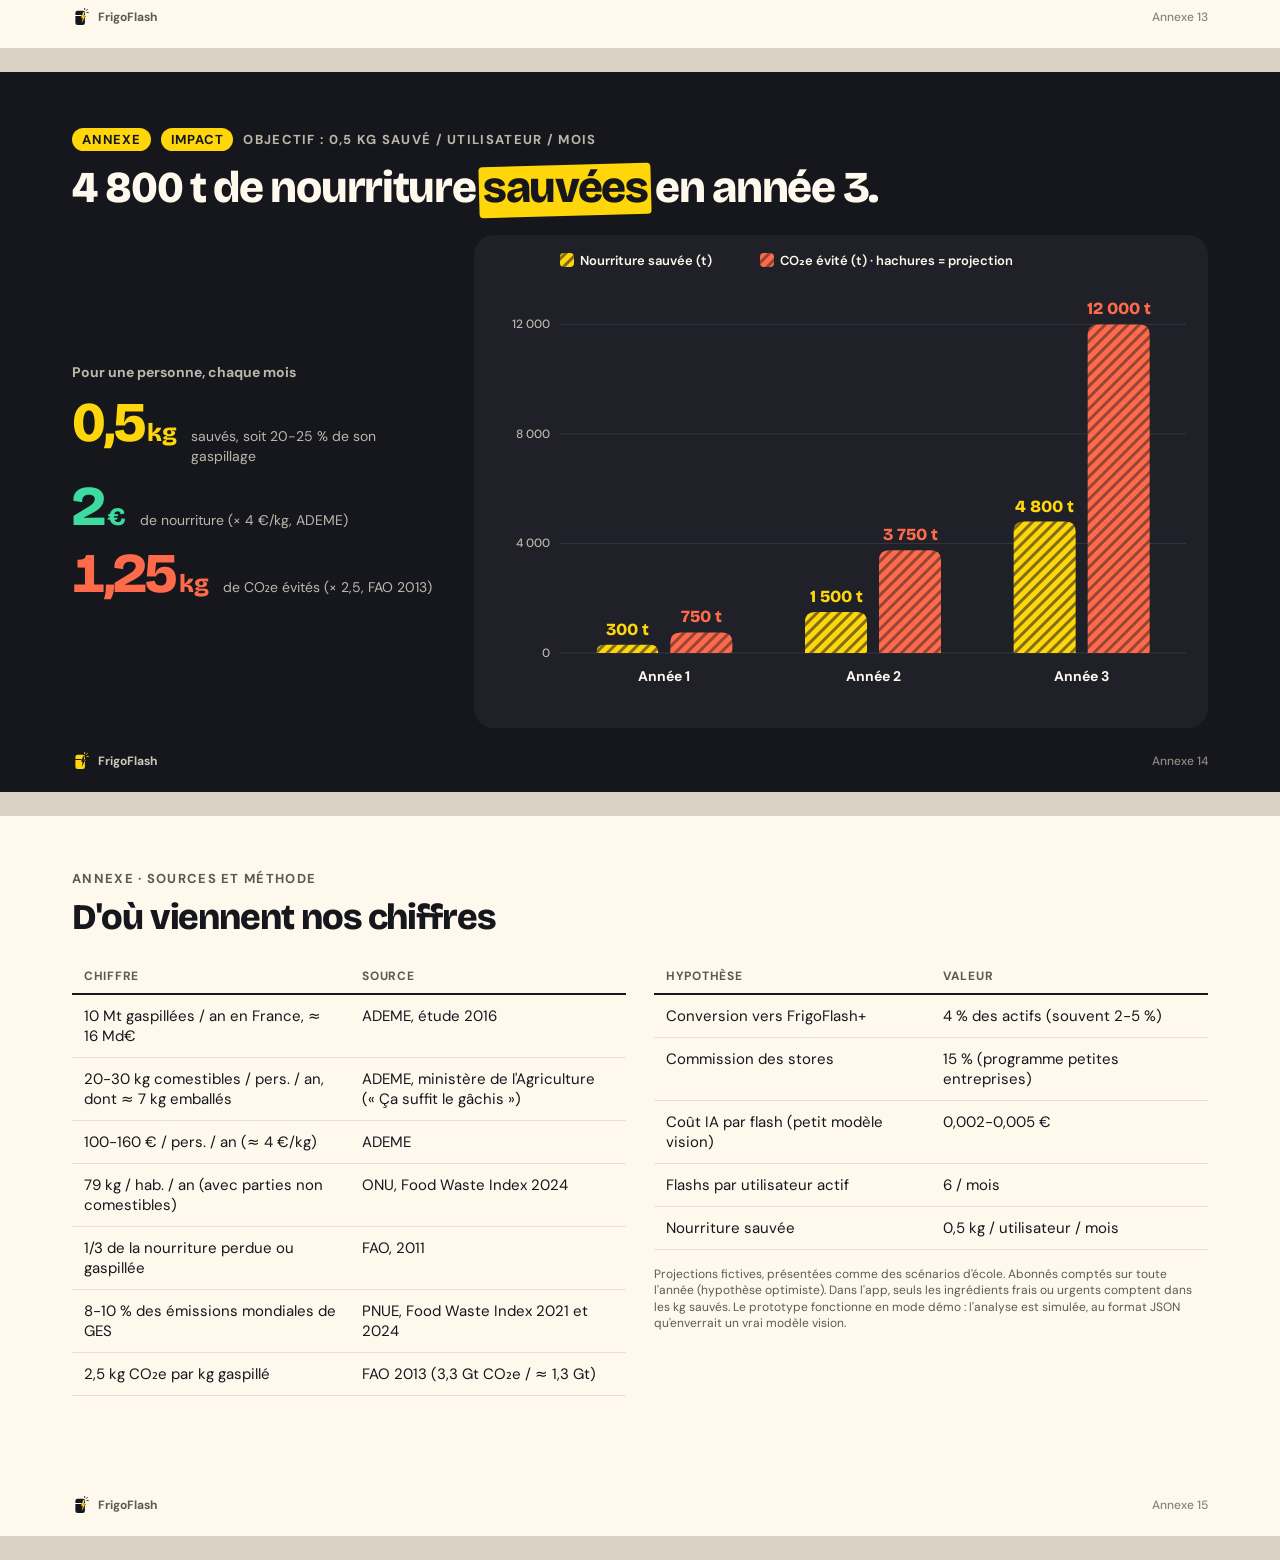
==== commit aae05541: "Présentation : version 10 minutes (10 slides + 5 annexes), notes d'oral minutées A/B, version longue" ====
--- a/presentation/index.html
+++ b/presentation/index.html
@@ -2,7 +2,7 @@
 <html lang="fr">
 <head>
 <meta charset="utf-8">
-<title>FrigoFlash, la présentation</title>
+<title>FrigoFlash, la présentation (10 min)</title>
 <meta name="viewport" content="width=1280">
 <!--
   Présentation FrigoFlash (étape 4 du pipeline). Source HTML du PDF.
@@ -10,7 +10,9 @@
   - index.html#notes : version « notes de l'oral » (texte par slide, présentateur A ou B).
   - Export PDF : node build.js (Playwright) ; ou Chrome > Imprimer > Enregistrer en PDF, marges « Aucune », arrière-plans cochés.
   - Noms des présentateurs : modifier SPEAKERS ci-dessous.
-  - Logo : LOGO_VERSION = "1.0" (logo officiel de la DA) ou "1.1" (retouche proposée, slide 19).
+  - Logo : LOGO_VERSION = "1.0" (logo officiel de la DA) ou "1.1" (retouche proposée).
+  - Version 10 minutes (10 slides + 5 annexes). La version longue (28 slides) est dans index-long.html.
+  - data-sec sur chaque slide = temps de parole prévu en secondes (affiché dans les notes).
 -->
 <style>
 @font-face { font-family: "Bricolage Grotesque"; src: url("assets/fonts/bricolage-grotesque-latin.woff2") format("woff2"); font-weight: 200 800; }
@@ -112,8 +114,8 @@
 </svg>
 
 <!-- =========================================================== 1. COUVERTURE -->
-<section class="slide on-yellow" data-spk="AB" data-title="Couverture"
- data-notes="A : « Bonjour, on est [A] et [B]. Petite question pour commencer : qui ici a déjà jeté une courgette oubliée au fond du frigo ? » (lever la main, laisser 2 secondes). B : « Nous aussi. C'est pour ça qu'on a créé FrigoFlash. » A : « Et particularité du projet : tout, de l'étude de marché au code, a été produit avec l'IA. On vous montre comment à la fin. »">
+<section class="slide on-yellow" data-spk="AB" data-sec="20" data-title="Couverture"
+ data-notes="A : « Bonjour, on est [A] et [B]. Qui ici a déjà jeté une courgette oubliée au fond du frigo ? » (lever la main, laisser 2 secondes). B : « Nous aussi. C&#x27;est pour ça qu&#x27;on a créé FrigoFlash : une photo de ton frigo, trois recettes anti-gaspi. Et tout, de l&#x27;étude de marché au code, a été fait avec l&#x27;IA. »">
   <div style="display:flex;height:100%;align-items:center;gap:40px">
     <div style="flex:1">
       <div data-logo="vertical" style="width:330px;margin-bottom:46px"></div>
@@ -129,32 +131,9 @@
   </div>
 </section>
 
-<!-- =========================================================== 2. SOMMAIRE -->
-<section class="slide" data-spk="A" data-title="Le pitch et le plan"
- data-notes="A : « Le gaspillage alimentaire commence par une question toute bête : je mange quoi ce soir ? FrigoFlash y répond en une photo. » Présenter le plan en 20 secondes, en annonçant qui parle : « Je vous présente le problème et le marché, [B] vous montre l'app et la marque, je reviens sur le business, et on termine ensemble par le making-of IA. »">
-  <div class="kicker">Le pitch</div>
-  <div style="display:flex;gap:30px;align-items:center;flex:1"><p class="big-quote" style="flex:1">Le gaspillage commence par une question : <span class="mark">je mange quoi ce soir ?</span><br><span style="color:var(--gris-600)">FrigoFlash y répond en une photo.</span></p><img src="assets/illus/frigo-etudiant.svg" style="height:290px;transform:rotate(3deg)" alt=""></div>
-  <div class="grid" style="grid-template-columns:repeat(5,1fr);margin-top:10px;gap:14px">
-    <div class="card flat"><div class="spk A" style="margin-bottom:14px"><i class="dot">A</i><span data-name="A"></span></div><div class="num" style="font-size:30px">01</div><h3 style="margin-top:8px">Le problème</h3><p class="small muted">Chiffres, insight, personas</p></div>
-    <div class="card flat"><div class="spk B" style="margin-bottom:14px"><i class="dot">B</i><span data-name="B"></span></div><div class="num" style="font-size:30px">02</div><h3 style="margin-top:8px">L'app</h3><p class="small muted">Parcours, démo, robustesse</p></div>
-    <div class="card flat"><div class="spk B" style="margin-bottom:14px"><i class="dot">B</i><span data-name="B"></span></div><div class="num" style="font-size:30px">03</div><h3 style="margin-top:8px">La marque</h3><p class="small muted">Logo, couleurs, typo, illustrations</p></div>
-    <div class="card flat"><div class="spk A" style="margin-bottom:14px"><i class="dot">A</i><span data-name="A"></span></div><div class="num" style="font-size:30px">04</div><h3 style="margin-top:8px">Le business</h3><p class="small muted">Concurrence, modèle, projections</p></div>
-    <div class="card flat"><div class="spk AB" style="margin-bottom:14px"><i class="dot"></i>Les deux</div><div class="num" style="font-size:30px">05</div><h3 style="margin-top:8px">Le making-of</h3><p class="small muted">Comment l'IA a tout produit</p></div>
-  </div>
-</section>
-
-<!-- =========================================================== 3. INTERCALAIRE 01 -->
-<section class="slide on-ink divider" data-spk="A" data-title="Intercalaire : le problème"
- data-notes="A : transition rapide. « Commençons par le problème. »">
-  <div class="bignum">01</div>
-  <div class="kicker"><b>01</b> Le problème</div>
-  <h1>On jette ce qu'on a <span class="mark">déjà</span> acheté.</h1>
-  <p class="lead">Pas par négligence : faute d'idée, au mauvais moment.</p>
-</section>
-
 <!-- =========================================================== 4. CHIFFRES -->
-<section class="slide" data-spk="A" data-title="Le constat en chiffres"
- data-notes="A : « En France, on gaspille 10 millions de tonnes de nourriture par an, 16 milliards d'euros. Et ce n'est pas que la faute des supermarchés : chacun de nous jette 20 à 30 kg de nourriture encore mangeable par an, dont 7 kg encore emballés. Ça fait 100 à 160 euros qui partent à la poubelle. » Insister sur la précision : « On parle bien de nourriture comestible ; l'ONU annonce 79 kg mais en comptant les épluchures et les os. » Finir sur le climat : 8 à 10 % des émissions mondiales.">
+<section class="slide" data-spk="A" data-sec="50" data-title="Le constat en chiffres"
+ data-notes="A : « En France, on gaspille 10 millions de tonnes de nourriture par an, 16 milliards d&#x27;euros. Et chacun de nous jette 20 à 30 kg de nourriture encore mangeable, dont 7 kg encore emballés : 100 à 160 euros par an à la poubelle. » Finir sur le climat : « Le gaspillage, c&#x27;est 8 à 10 % des émissions mondiales de gaz à effet de serre. » Ne pas lire les sources (elles sont en annexe 15).">
   <div class="kicker">Le constat</div>
   <h2 style="max-width:900px">Chaque Français jette <span class="mark">20 à 30 kg</span> de nourriture comestible par an.</h2>
   <div style="display:grid;grid-template-columns:1.25fr 1fr;gap:28px;margin-top:24px;flex:1;margin-bottom:34px">
@@ -179,62 +158,33 @@
 </section>
 
 <!-- =========================================================== 5. INSIGHT -->
-<section class="slide" data-spk="A" data-title="L'insight"
- data-notes="A : « On a interrogé notre propre quotidien et on s'est rendu compte que le gaspillage n'est pas un problème de bonne volonté. C'est un problème de décision. » Dérouler les 4 causes en une phrase chacune. Terminer par l'insight, lentement : « J'ai de quoi manger, mais je ne le vois pas. » Puis la chute : « Résultat, on commande un Uber Eats à 20 euros pendant que les courgettes pourrissent. »">
-  <div class="kicker">L'insight</div>
+<section class="slide" data-spk="A" data-sec="50" data-title="L'insight et la cible"
+ data-notes="A : « Pourquoi on jette ? Pas par mauvaise volonté : c&#x27;est un problème de décision, à 19 h, devant un frigo ouvert. » Lentement : « J&#x27;ai de quoi manger, mais je ne le vois pas. » Puis la cible : « Les 18-30 ans. Inès, étudiante : si ça prend plus de 10 secondes, elle commande. Hugo, jeune actif : il veut voir que ça sert à quelque chose, avec des chiffres. » Passer la parole : « [B] va vous montrer notre réponse. »">
+  <div class="kicker">L'insight et la cible</div>
   <div style="display:grid;grid-template-columns:1fr 1fr;gap:48px;flex:1;align-items:center">
     <div>
       <p class="big-quote" style="font-size:58px">« J'ai de quoi manger, mais je ne le <span class="mark">vois</span> pas. »</p>
       <p class="lead" style="margin-top:26px">Le gaspillage n'est pas un problème de mauvaise volonté. C'est un <b style="color:var(--encre)">problème de décision</b>, à 19 h, devant un frigo ouvert.</p>
       <div class="card ink row" style="margin-top:28px;align-items:center;gap:16px;padding:16px 20px"><div class="ico" style="background:var(--corail);color:var(--encre)"><i data-icon="shopping-basket" data-size="22"></i></div><p class="small" style="color:#d6d0c4">Résultat : on commande un repas à <b style="color:var(--creme)">15-25 €</b> pendant que les courgettes pourrissent.</p></div>
     </div>
-    <div class="grid" style="grid-template-columns:1fr 1fr;gap:16px">
-      <div class="card"><div class="ico l"><i data-icon="hourglass"></i></div><h3 style="margin-top:14px">Fatigue décisionnelle</h3><p class="small muted" style="margin-top:6px">Après les cours ou le boulot, personne n'a envie de réfléchir.</p></div>
-      <div class="card"><div class="ico c"><i data-icon="refrigerator"></i></div><h3 style="margin-top:14px">Invisibilité</h3><p class="small muted" style="margin-top:6px">Ce qui est au fond du frigo est oublié jusqu'à ce qu'il soit périmé.</p></div>
-      <div class="card"><div class="ico m"><i data-icon="chef-hat"></i></div><h3 style="margin-top:14px">Manque d'idées</h3><p class="small muted" style="margin-top:6px">« 2 courgettes, un reste de riz et un œuf… et alors ? »</p></div>
-      <div class="card"><div class="ico k"><i data-icon="search"></i></div><h3 style="margin-top:14px">Friction des applis</h3><p class="small muted" style="margin-top:6px">Taper ses ingrédients un par un : personne ne le fait deux fois.</p></div>
-    </div>
-  </div>
-</section>
-
-<!-- =========================================================== 6. PERSONAS -->
-<section class="slide" data-spk="A" data-title="Cible et personas"
- data-notes="A : « Notre cœur de cible : les 18-30 ans, étudiants et jeunes actifs, budget serré, qui cuisinent un peu. » Présenter Inès (l'étudiante, citation des 10 secondes) puis Hugo (le jeune actif qui veut des chiffres). « Inès veut aller vite, Hugo veut voir que ça sert à quelque chose : l'app répond aux deux. » Mentionner Camille et Malik comme cible V2 (frigo partagé), puis passer la parole à B.">
-  <div class="kicker">Cible · 18-30 ans, étudiants et jeunes actifs</div>
-  <h2>Deux profils, une même <span class="mark">flemme</span> à 19 h.</h2>
-  <div style="display:grid;grid-template-columns:1fr 1fr 0.7fr;gap:20px;margin-top:30px;flex:1">
-    <div class="card" style="display:flex;flex-direction:column">
-      <div class="row" style="align-items:center;gap:14px"><div class="ico y" style="width:56px;height:56px;border-radius:50%;font-size:28px">🎓</div><div><h3>Inès, 21 ans</h3><p class="small muted">Étudiante en L3 à Lyon, coloc à 3, 40 €/semaine de courses</p></div></div>
-      <p style="font:700 22px/1.25 var(--display);margin:22px 0">« Si ça me prend plus de 10 secondes, je commande. »</p>
-      <ul class="small" style="padding-left:18px;color:var(--gris-600);display:grid;gap:6px"><li>Achète des légumes « avec de bonnes intentions », les jette 10 jours après</li><li>Trouve ses idées sur TikTok mais « ne retrouve jamais la vidéo »</li></ul>
-      <p class="small" style="margin-top:auto;margin-bottom:12px;padding:12px 14px;background:var(--flash-50);border-radius:12px"><b>Quand</b> j'ouvre mon frigo sans idée, <b>je veux</b> savoir quoi cuisiner en quelques secondes, <b>pour</b> ne pas commander ni jeter.</p><div class="row" style="gap:8px;flex-wrap:wrap"><span class="pill y">Immédiat</span><span class="pill y">≤ 20 min</span><span class="pill y">Pas cher</span></div>
-    </div>
-    <div class="card" style="display:flex;flex-direction:column">
-      <div class="row" style="align-items:center;gap:14px"><div class="ico" style="width:56px;height:56px;border-radius:50%;font-size:28px;background:var(--menthe);border:2px solid var(--encre)">💼</div><div><h3>Hugo, 27 ans</h3><p class="small muted">Développeur à Nantes, vit seul, cuisine 3 soirs par semaine</p></div></div>
-      <p style="font:700 22px/1.25 var(--display);margin:22px 0">« Montre-moi que ça sert à quelque chose, avec des chiffres. »</p>
-      <ul class="small" style="padding-left:18px;color:var(--gris-600);display:grid;gap:6px"><li>Courses le dimanche, « le jeudi la moitié est déjà triste »</li><li>Utilise Too Good To Go, attentif à son impact carbone</li></ul>
-      <p class="small" style="margin-top:auto;margin-bottom:12px;padding:12px 14px;background:var(--menthe-100);border-radius:12px"><b>Quand</b> je fais un effort, <b>je veux</b> voir son impact, <b>pour</b> rester motivé.</p><div class="row" style="gap:8px;flex-wrap:wrap"><span class="pill m">Quoi utiliser en premier</span><span class="pill m">kg · € · CO₂e</span></div>
-    </div>
-    <div class="card flat" style="display:flex;flex-direction:column;background:transparent">
-      <div class="row" style="align-items:center;gap:12px"><div class="ico" style="width:48px;height:48px;border-radius:50%;font-size:24px;background:var(--gris-100)">🏠</div><h3 style="font-size:19px">Camille & Malik, 30 ans</h3></div>
-      <p class="small muted" style="margin-top:14px">Un frigo partagé, des doublons et des oublis. Veulent une vue commune et des recettes pour 2.</p>
-      <span class="pill g" style="margin-top:auto;align-self:flex-start">Cible V2 : frigo partagé</span>
-    </div>
-  </div>
-</section>
-
-<!-- =========================================================== 7. INTERCALAIRE 02 -->
-<section class="slide on-ink divider" data-spk="B" data-title="Intercalaire : l'app"
- data-notes="B : « Merci [A]. Je vous montre maintenant ce qu'on a construit. »">
-  <div class="bignum">02</div>
-  <div class="kicker"><b>02</b> L'app</div>
-  <h1>Ton frigo a déjà <span class="mark">la réponse.</span></h1>
-  <p class="lead">Un prototype d'app mobile en HTML, CSS et JavaScript, qui marche sans réseau et sans compte.</p>
+    <div style="display:grid;gap:16px">
+      <p class="kicker" style="margin-bottom:0">Cible · 18-30 ans, étudiants et jeunes actifs</p>
+      <div class="card" style="padding:20px 22px">
+        <div class="row" style="align-items:center;gap:14px"><div class="ico y" style="width:52px;height:52px;border-radius:50%;font-size:26px">🎓</div><div><h3>Inès, 21 ans</h3><p class="small muted">Étudiante, coloc à 3, 40 €/semaine de courses</p></div></div>
+        <p style="font:700 21px/1.25 var(--display);margin-top:14px">« Si ça me prend plus de 10 secondes, je commande. »</p>
+      </div>
+      <div class="card" style="padding:20px 22px">
+        <div class="row" style="align-items:center;gap:14px"><div class="ico" style="width:52px;height:52px;border-radius:50%;font-size:26px;background:var(--menthe);border:2px solid var(--encre)">💼</div><div><h3>Hugo, 27 ans</h3><p class="small muted">Développeur, vit seul, cuisine 3 soirs par semaine</p></div></div>
+        <p style="font:700 21px/1.25 var(--display);margin-top:14px">« Montre-moi que ça sert à quelque chose, avec des chiffres. »</p>
+      </div>
+      <div class="row" style="gap:8px;flex-wrap:wrap"><span class="pill g">Fatigue décisionnelle</span><span class="pill g">Frigo invisible</span><span class="pill g">Manque d'idées</span><span class="pill g">Saisie pénible</span></div>
+    </div>
+  </div>
 </section>
 
 <!-- =========================================================== 8. SOLUTION 3 TEMPS -->
-<section class="slide" data-spk="B" data-title="FrigoFlash en 3 temps"
- data-notes="B : « FrigoFlash, c'est trois gestes. Un : tu prends ton frigo en photo, zéro saisie. Deux : l'IA reconnaît les ingrédients et repère ce qui doit être mangé vite. Trois : tu reçois trois recettes, pas trois cents, classées par ce qu'elles sauvent. Et à chaque recette cuisinée, ton compteur d'impact monte. » Préciser honnêtement : « Le prototype est en mode démo : l'analyse est simulée avec des frigos préenregistrés, le format de données est celui qu'enverrait une vraie IA. »">
+<section class="slide" data-spk="B" data-sec="40" data-title="La solution en 3 temps"
+ data-notes="B : « Merci [A]. FrigoFlash, c&#x27;est trois gestes. Tu prends ton frigo en photo : zéro saisie. L&#x27;IA reconnaît les ingrédients et repère ce qui doit être mangé vite. Tu reçois trois recettes, pas trois cents, classées par ce qu&#x27;elles sauvent. » Honnêteté : « Le prototype est en mode démo : l&#x27;analyse est simulée avec des frigos préenregistrés, au format qu&#x27;enverrait une vraie IA. »">
   <div class="kicker">La solution</div>
   <h2>Une photo. L'IA trie. Tu <span class="mark">cuisines.</span></h2>
   <div style="display:grid;grid-template-columns:repeat(3,1fr);gap:30px;margin-top:22px;align-items:start">
@@ -256,9 +206,144 @@
   </div>
 </section>
 
+<!-- =========================================================== 13. DEMO LIVE -->
+<section class="slide on-ink" data-spk="B" data-sec="120" data-title="Démo live"
+ data-notes="B manipule, A commente. Basculer sur l&#x27;app (ouverte dans un onglet et réinitialisée AVANT la soutenance), dérouler les 5 étapes de la slide. A commente pendant ce temps : « Là, on retire la bière que l&#x27;IA a vue en trop et on ajoute la farine… Trois recettes, la première est faisable à 100 %… 650 g sauvés : on fête ce qu&#x27;on sauve, jamais ce qu&#x27;on jette. » S&#x27;il reste du temps (20 s maximum) : flasher le frigo vide pour montrer les recettes de placard. Si la démo plante : aller à l&#x27;annexe 11 (le parcours en captures) et le raconter. Revenir aux slides à 2 min au plus tard.">
+  <div style="display:grid;grid-template-columns:1fr 1.35fr;gap:44px;flex:1;align-items:center">
+    <div>
+      <div class="kicker"><b>Démo</b> en direct · 60 secondes</div>
+      <h1 style="font-size:72px">À vous de <span class="mark">voir.</span></h1>
+      <ol style="margin-top:28px;display:grid;gap:12px;list-style:none;counter-reset:s">
+        <li class="row" style="align-items:center;gap:14px"><span class="ico y" style="width:30px;height:30px;border-radius:50%;font:800 14px var(--display);color:var(--encre)">1</span><span>Flasher le <b>frigo étudiant</b></span></li>
+        <li class="row" style="align-items:center;gap:14px"><span class="ico y" style="width:30px;height:30px;border-radius:50%;font:800 14px var(--display);color:var(--encre)">2</span><span>Retirer la bière, ajouter la farine</span></li>
+        <li class="row" style="align-items:center;gap:14px"><span class="ico y" style="width:30px;height:30px;border-radius:50%;font:800 14px var(--display);color:var(--encre)">3</span><span>Ouvrir le <b>riz sauté</b></span></li>
+        <li class="row" style="align-items:center;gap:14px"><span class="ico y" style="width:30px;height:30px;border-radius:50%;font:800 14px var(--display);color:var(--encre)">4</span><span>« J'ai cuisiné ça ! »</span></li>
+        <li class="row" style="align-items:center;gap:14px"><span class="ico y" style="width:30px;height:30px;border-radius:50%;font:800 14px var(--display);color:var(--encre)">5</span><span>Voir l'impact : 2,6 → 3,2 kg</span></li>
+      </ol>
+    </div>
+    <div style="border-radius:16px;overflow:hidden;border:3px solid #3a3b44;box-shadow:0 30px 60px rgba(0,0,0,.4)"><div style="height:22px;background:#2b2d36;display:flex;gap:6px;align-items:center;padding-left:10px"><i style="width:9px;height:9px;border-radius:50%;background:#FF6B4A"></i><i style="width:9px;height:9px;border-radius:50%;background:#FFD60A"></i><i style="width:9px;height:9px;border-radius:50%;background:#3DDBA0"></i></div><img src="assets/captures/ordi-accueil.png" style="width:100%;display:block" alt=""></div>
+  </div>
+</section>
+
+<!-- =========================================================== 15. IDENTITÉ -->
+<section class="slide" data-spk="B" data-sec="40" data-title="La marque"
+ data-notes="B : « Une app, c&#x27;est aussi une marque. Le logo : un frigo dont la poignée est un éclair, avec les trois rayons d&#x27;un flash photo. » « On a évité le vert, qu&#x27;on voit partout dans l&#x27;anti-gaspi. Le jaune éclair porte le nom ; le corail signale l&#x27;urgence, toujours avec une icône et un mot, pour les daltoniens. Bricolage Grotesque pour les titres, DM Sans pour le texte. Et 16 illustrations vectorielles, toutes dessinées par l&#x27;IA. » Rendre la parole : « [A], le business. »">
+  <div class="kicker">Identité visuelle · DA v1.0</div>
+  <div style="display:grid;grid-template-columns:1fr 1.15fr;gap:26px;flex:1">
+    <div class="grid" style="grid-template-rows:1.25fr 1fr;gap:20px">
+      <div class="card" style="display:flex;align-items:center;justify-content:space-around;gap:20px">
+        <div data-logo="vertical" style="width:190px"></div>
+        <div style="display:grid;gap:14px;justify-items:center">
+          <div data-logo="icon" style="width:96px"></div>
+          <div data-logo="icon-dark" style="width:96px"></div>
+        </div>
+      </div>
+      <div class="card ink" style="display:flex;flex-direction:column;justify-content:center">
+        <div data-logo="horizontal-neg" style="width:260px"></div>
+        <p class="small" style="color:#bdb7ab;margin-top:16px">Un frigo, une poignée-éclair, les 3 rayons du flash. Le surligneur jaune sous « Flash » revient partout dans l'app : un seul mot surligné par écran.</p>
+      </div>
+    </div>
+    <div class="grid" style="grid-template-rows:auto 1fr;gap:20px">
+      <div class="card">
+        <p class="kicker" style="margin-bottom:12px">Palette</p>
+        <div id="palette" style="display:grid;grid-template-columns:2fr 1fr 1fr 1fr 1fr;gap:10px;height:132px"></div>
+      </div>
+      <div class="card" style="display:grid;grid-template-columns:1fr 1fr;gap:18px">
+        <div><p class="kicker" style="margin-bottom:6px">Titres</p><div style="font:800 76px/1 var(--display);letter-spacing:-.04em">Aa</div><p style="font:700 20px/1.2 var(--display);margin-top:6px">Bricolage Grotesque</p><p class="tiny" style="margin-top:4px">700-800 · expressive, un peu « fait main », gourmande</p><p style="font:800 26px/1.05 var(--display);letter-spacing:-.03em;margin-top:18px">On sauve quoi <span class="mark">ce soir</span> ?</p></div>
+        <div><p class="kicker" style="margin-bottom:6px">Texte</p><div style="font:500 76px/1 var(--body);letter-spacing:-.03em">Aa</div><p style="font:700 18px/1.2 var(--body);margin-top:6px">DM Sans</p><p class="tiny" style="margin-top:4px">400 · 500 · 700 · très lisible en petit, jamais &lt; 16 px</p><p style="font-size:16px;line-height:1.5;margin-top:18px">Coupe la courgette en petits dés. Fais chauffer 1 c. à soupe d'huile.</p></div>
+      </div>
+    </div>
+  </div>
+</section>
+
+<!-- =========================================================== 19. CONCURRENCE -->
+<section class="slide" data-spk="A" data-sec="40" data-title="Concurrence"
+ data-notes="A : « Merci [B]. Sur cette carte : à droite, zéro saisie ; en haut, une vraie logique anti-gaspi. FrigoFlash est seul dans ce coin. ChatGPT accepte une photo, mais reste générique et n&#x27;a aucune mémoire. Les frigos connectés coûtent 2 000 euros. » Phrase clé, lentement : « ChatGPT sait répondre. FrigoFlash sait se souvenir. »">
+  <div class="kicker">Concurrence</div>
+  <div style="display:grid;grid-template-columns:1.25fr 1fr;gap:34px;flex:1">
+    <div class="card" style="padding:18px 20px"><svg id="posMap" width="640" height="500" viewBox="0 0 640 500"></svg></div>
+    <div style="display:flex;flex-direction:column">
+      <h2 style="font-size:36px">Seul à combiner <span class="mark">zéro saisie</span> et anti&#8209;gaspi.</h2>
+      <p class="muted" style="margin-top:14px">La reconnaissance d'aliments par photo existe déjà. La nouveauté, c'est la combinaison :</p>
+      <div style="display:grid;gap:10px;margin-top:16px">
+        <div class="row" style="gap:12px;align-items:center"><div class="ico y" style="width:34px;height:34px"><i data-icon="camera" data-size="18"></i></div><p class="small"><b>Photo → recettes</b> en un geste, sans frigo à 2 000 €</p></div>
+        <div class="row" style="gap:12px;align-items:center"><div class="ico y" style="width:34px;height:34px"><i data-icon="leaf" data-size="18"></i></div><p class="small"><b>Anti-gaspi natif</b> : la recette qui sauve le plus</p></div>
+        <div class="row" style="gap:12px;align-items:center"><div class="ico y" style="width:34px;height:34px"><i data-icon="clock" data-size="18"></i></div><p class="small"><b>Mémoire du frigo</b> entre deux flashs</p></div>
+        <div class="row" style="gap:12px;align-items:center"><div class="ico y" style="width:34px;height:34px"><i data-icon="chart-no-axes-column" data-size="18"></i></div><p class="small"><b>Impact visible</b> et ludique</p></div>
+      </div>
+      <div class="card ink" style="margin-top:auto;padding:18px 22px"><p style="font:800 24px/1.15 var(--display)">ChatGPT sait répondre.<br><span style="color:var(--flash)">FrigoFlash sait se souvenir.</span></p></div>
+    </div>
+  </div>
+</section>
+
+<!-- =========================================================== 20. MODÈLE -->
+<section class="slide" data-spk="A" data-sec="60" data-title="Business model et projections"
+ data-notes="A : « Modèle freemium. En gratuit : 5 flashs par semaine, et le régime et les allergies, parce qu&#x27;on ne fait pas payer la sécurité. FrigoFlash+ à 2,99 euros par mois vend le confort : flashs illimités, rappels de péremption, frigo partagé. » Puis la colonne de droite : « En scénario d&#x27;école, 800 000 utilisateurs en année 3, environ un million d&#x27;euros de chiffre d&#x27;affaires, et 4 800 tonnes de nourriture sauvées. L&#x27;IA coûte moins d&#x27;un demi-centime par flash. » Préciser : c&#x27;est une marge brute, hors salaires et acquisition. Détails en annexes 13 et 14 si le jury demande.">
+  <div class="kicker">Business model · freemium</div>
+  <h2>Gratuit pour <span class="mark">tous</span>, + pour les accros.</h2>
+  <div style="display:grid;grid-template-columns:1fr 1fr 1fr;gap:20px;margin-top:24px;flex:1">
+    <div class="card" style="display:flex;flex-direction:column">
+      <p class="kicker" style="margin-bottom:6px">Gratuit</p><div class="num">0<small>€</small></div>
+      <ul class="small" style="list-style:none;display:grid;gap:9px;margin-top:18px">
+        <li>✓ 5 flashs / semaine, 3 recettes par flash</li>
+        <li>✓ <b>Régime et allergies</b> (végé, vegan, halal, sans gluten, sans lactose)</li>
+        <li>✓ Favoris et compteur d'impact</li>
+      </ul>
+      <p class="tiny" style="margin-top:auto">On fait payer le confort, pas la sécurité ni les convictions.</p>
+    </div>
+    <div class="card pop" style="display:flex;flex-direction:column;background:var(--flash)">
+      <div class="row" style="justify-content:space-between;align-items:center"><p class="kicker" style="margin-bottom:6px;color:var(--encre)">FrigoFlash+</p><span class="pill k">4 % des actifs</span></div>
+      <div class="num">2,99<small>€/mois</small></div><p class="small" style="margin-top:4px">ou 24,99 €/an</p>
+      <ul class="small" style="list-style:none;display:grid;gap:9px;margin-top:16px">
+        <li class="row" style="gap:8px;align-items:flex-start"><i data-icon="zap" data-size="16" data-stroke="2.4" style="margin-top:3px;flex:none"></i><span>Flashs illimités</span></li><li class="row" style="gap:8px;align-items:flex-start"><i data-icon="zap" data-size="16" data-stroke="2.4" style="margin-top:3px;flex:none"></i><span>Filtres temps, budget, niveau, batch cooking</span></li><li class="row" style="gap:8px;align-items:flex-start"><i data-icon="zap" data-size="16" data-stroke="2.4" style="margin-top:3px;flex:none"></i><span>Rappels de péremption, mémoire du frigo</span></li><li class="row" style="gap:8px;align-items:flex-start"><i data-icon="zap" data-size="16" data-stroke="2.4" style="margin-top:3px;flex:none"></i><span>Frigo partagé (coloc, couple)</span></li>
+      </ul>
+    </div>
+    <div class="card ink" style="display:flex;flex-direction:column;gap:14px">
+      <p class="kicker" style="margin-bottom:0">Année 3 · scénario d'école</p>
+      <div><div class="num" style="color:var(--flash);font-size:46px">800<small>k</small></div><p class="small" style="color:#bdb7ab">utilisateurs actifs, dont 4 % abonnés</p></div>
+      <div><div class="num" style="color:var(--flash);font-size:46px">≈ 1<small>M€</small></div><p class="small" style="color:#bdb7ab">de chiffre d'affaires, ≈ 825 k€ de marge brute</p></div>
+      <div><div class="num" style="color:var(--menthe);font-size:46px">4 800<small>t</small></div><p class="small" style="color:#bdb7ab">de nourriture sauvée (0,5 kg / utilisateur / mois)</p></div>
+      <p class="tiny" style="color:#8f8a80;margin-top:auto">Coût IA ≈ 0,002-0,005 € par flash. Hors salaires et acquisition.</p>
+    </div>
+  </div>
+</section>
+
+<!-- =========================================================== 25. PIPELINE -->
+<section class="slide" data-spk="AB" data-sec="70" data-title="Le making-of IA"
+ data-notes="A : « La partie dont on est le plus fiers : comment on l&#x27;a fabriqué. On a monté une chaîne d&#x27;agents IA, comme une agence : un analyste, un directeur artistique, un développeur, et un agent pour cette présentation. Et entre chaque étape, un agent critique relisait le travail comme un jury. » B : « Il a trouvé de vraies erreurs : un objectif de 2 kg sauvés par mois, presque tout le gaspillage d&#x27;une personne, ramené à 0,5 kg ; des boutons trop petits pour un pouce ; un logo qui ressemblait à une batterie. Les notes sont passées de 13 à 18 sur 20. » A : « Notre rôle à nous : le brief, les choix, et la validation de chaque étape. »">
+  <div class="kicker">Making-of · une chaîne d'agents IA</div>
+  <h2>4 agents qui produisent, 1 agent qui <span class="mark">critique.</span></h2>
+  <svg id="pipeline" width="1136" height="200" viewBox="0 0 1136 200" style="margin-top:20px"></svg>
+  <div style="display:grid;grid-template-columns:repeat(3,1fr) 0.9fr;gap:16px;margin-top:34px;margin-bottom:22px">
+    <div class="card" style="padding:20px 22px"><span class="pill c">Analyse · 13 → 16/20</span><p style="font-size:16.5px;line-height:1.45;margin-top:12px"><b>Objectif de 2 kg sauvés par mois</b>, presque tout le gaspillage d'une personne → ramené à 0,5 kg. Coût IA et commission des stores ajoutés.</p></div>
+    <div class="card" style="padding:20px 22px"><span class="pill c">DA · 16,5/20</span><p style="font-size:16.5px;line-height:1.45;margin-top:12px"><b>Boutons trop petits</b> pour un pouce → 44 px. <b>Logo qui ressemble à une batterie</b> → retouche proposée.</p></div>
+    <div class="card" style="padding:20px 22px"><span class="pill c">App · 17,5/20</span><p style="font-size:16.5px;line-height:1.45;margin-top:12px">Testée comme un jury : frigo vide, vegan + allergie, double clic, vidéoprojecteur. <b>0 erreur JavaScript.</b></p></div>
+    <div class="card flat" style="padding:20px 22px;background:transparent"><div class="ico y" style="width:36px;height:36px"><i data-icon="user" data-size="18"></i></div><p style="font-size:16.5px;line-height:1.45;margin-top:12px"><b>Notre part :</b> le brief, les choix, la validation de chaque étape.</p></div>
+  </div>
+</section>
+
+<!-- =========================================================== 27. CONCLUSION -->
+<section class="slide on-yellow" data-spk="AB" data-sec="30" data-title="Conclusion"
+ data-notes="A : « Un vrai problème : 20 à 30 kg jetés par personne et par an. Une réponse en un geste. Et une app qui marche, devant vous. » B : « Faite par l&#x27;IA, relue par l&#x27;IA, avec nous aux commandes. » Ensemble : « Un flash, trois recettes, zéro gâchis. Merci ! » Questions probables : « Comment l&#x27;app sait ce qui va périmer ? » → l&#x27;aspect visible, la durée de vie type du produit, la correction en 1 tap, et en V2 la mémoire entre deux flashs. « Et ChatGPT ? » → slide 7. « D&#x27;où viennent les chiffres ? » → annexe 15. « Et les projections ? » → annexes 13 et 14. « Et si on casse l&#x27;app ? » → annexe 12.">
+  <div style="display:grid;grid-template-columns:1.2fr 1fr;gap:40px;flex:1;align-items:center">
+    <div>
+      <div data-logo="horizontal" style="width:300px;margin-bottom:40px"></div>
+      <h1 style="font-size:80px">Un flash.<br>Trois recettes.<br>Zéro gâchis.</h1>
+      <p style="font-size:24px;margin-top:28px;font-weight:700">Merci ! Des questions ?</p>
+      <p class="small" style="margin-top:8px"><span data-names></span></p>
+    </div>
+    <div style="display:grid;gap:14px">
+      <div class="card pop row" style="gap:16px;align-items:center"><div class="ico k"><i data-icon="refrigerator"></i></div><p><b>Un vrai problème :</b> 20-30 kg jetés par personne et par an</p></div>
+      <div class="card pop row" style="gap:16px;align-items:center"><div class="ico k"><i data-icon="camera"></i></div><p><b>Une réponse en un geste :</b> une photo, 3 recettes</p></div>
+      <div class="card pop row" style="gap:16px;align-items:center"><div class="ico k"><i data-icon="circle-check"></i></div><p><b>Une app qui marche</b>, hors ligne, aujourd'hui</p></div>
+      <div class="card pop row" style="gap:16px;align-items:center"><div class="ico k"><i data-icon="sparkles"></i></div><p><b>100 % produit par l'IA</b>, relu par l'IA, piloté par nous</p></div>
+    </div>
+  </div>
+</section>
+
 <!-- =========================================================== 9. PARCOURS -->
-<section class="slide" data-spk="B" data-title="Le parcours de démo"
- data-notes="B : dérouler le parcours d'Inès de gauche à droite, en 40 secondes. « 19 h, Inès ouvre l'app. Elle flashe son frigo, l'analyse prend 3 secondes, elle retire la bière (l'IA s'est un peu trop avancée) et ajoute de la farine. Trois recettes. Elle choisit le riz sauté, 15 minutes. Elle cuisine, appuie sur J'ai cuisiné ça : confettis, 650 g sauvés. Et son compteur passe à 3,2 kg ce mois-ci. » Les émotions sous la frise montrent le chemin : de la flemme à la fierté.">
+<section class="slide" data-spk="" data-annex data-title="Le parcours de démo"
+ data-notes="Annexe, plan B de la démo : si l&#x27;app plante, raconter le parcours d&#x27;Inès de gauche à droite en 40 secondes (accueil, analyse, − bière + farine, 3 idées, riz sauté, +650 g, 3,2 kg ce mois).">
   <div class="kicker">Le parcours d'Inès · moins de 60 secondes</div>
   <h2>De la <span class="mark">flemme</span> à la fierté.</h2>
   <div style="display:flex;justify-content:space-between;margin-top:34px;padding:0 6px">
@@ -282,50 +367,9 @@
   <svg id="emoCurve" width="1136" height="76" style="margin-top:4px"></svg>
 </section>
 
-<!-- =========================================================== 10. ZOOM IA -->
-<section class="slide" data-spk="B" data-title="Zoom : l'IA qui comprend ton frigo"
- data-notes="B : « Une question qu'on nous pose toujours : une photo ne montre pas les dates, comment l'app sait ce qui va périmer ? » Répondre avec l'encart : l'aspect visible (courgette un peu molle), la durée de conservation type du produit, la correction de l'utilisateur en 1 tap, et en V2 la mémoire des flashs précédents. Puis montrer les recettes : la première est 100 % faisable, les autres ont au plus 1 ingrédient manquant, affiché clairement.">
-  <div class="kicker">Moment de vérité n° 1 · ingrédients et recettes</div>
-  <div style="display:grid;grid-template-columns:auto auto 1fr;gap:36px;flex:1;align-items:center">
-    <div class="phone" style="--w:236px"><img src="assets/captures/07-ingredients-edit.png" alt=""></div>
-    <div class="phone" style="--w:236px"><img src="assets/captures/08-recettes.png" alt=""></div>
-    <div>
-      <h2 style="font-size:40px">Comment l'app sait ce qui va <span class="mark">périmer</span> ?</h2>
-      <p class="muted" style="margin-top:12px">Une photo ne montre pas les dates. FrigoFlash croise quatre signaux :</p>
-      <div style="display:grid;gap:12px;margin-top:18px">
-        <div class="row" style="align-items:center;gap:14px"><div class="ico c" style="width:38px;height:38px"><i data-icon="search" data-size="20"></i></div><p class="small"><b>L'aspect visible</b> : courgette molle, salade qui fane</p></div>
-        <div class="row" style="align-items:center;gap:14px"><div class="ico l" style="width:38px;height:38px"><i data-icon="hourglass" data-size="20"></i></div><p class="small"><b>La durée de vie type</b> : yaourt, viande hachée, herbes</p></div>
-        <div class="row" style="align-items:center;gap:14px"><div class="ico m" style="width:38px;height:38px"><i data-icon="check" data-size="20"></i></div><p class="small"><b>Ta correction en 1 tap</b> si l'IA se trompe</p></div>
-        <div class="row" style="align-items:center;gap:14px"><div class="ico" style="width:38px;height:38px;background:var(--gris-100);color:var(--gris-600)"><i data-icon="clock" data-size="20"></i></div><p class="small"><b>La mémoire du frigo</b> entre deux flashs <span class="pill g" style="padding:4px 8px;font-size:11px">V2</span></p></div>
-      </div>
-      <div class="card ink" style="margin-top:20px;padding:16px 20px"><p class="small" style="color:#d6d0c4"><b style="color:var(--flash)">La règle des recettes :</b> au moins 1 sur 3 faisable à 100 % avec ton frigo et ton placard (sel, poivre, huile, eau), les autres avec 1 ingrédient manquant maximum.</p></div>
-    </div>
-  </div>
-</section>
-
-<!-- =========================================================== 11. ZOOM IMPACT -->
-<section class="slide" data-spk="B" data-title="Zoom : la récompense"
- data-notes="B : « Deuxième moment de vérité : la récompense. Quand Inès a cuisiné, on la félicite, sans jamais la culpabiliser : on parle de ce qu'elle a sauvé, pas de ce qu'elle a jeté. » Montrer les 4 compteurs. Puis anticiper la question du jury sur les calculs : « Tous les chiffres sont sourcés : 4 euros par kilo d'après l'ADEME, 2,5 kg de CO2 par kilo d'après la FAO. On ne compte que les produits frais : les pâtes sèches ne risquaient pas d'être jetées. »">
-  <div class="kicker">Moment de vérité n° 2 · la récompense</div>
-  <div style="display:grid;grid-template-columns:1fr auto auto;gap:36px;flex:1;align-items:center">
-    <div>
-      <h2 style="font-size:42px">On fête ce que tu <span class="mark">sauves.</span><br>Jamais ce que tu jettes.</h2>
-      <div class="grid" style="grid-template-columns:1fr 1fr;gap:12px;margin-top:24px">
-        <div class="card ink" style="padding:16px 18px"><div class="num" style="color:var(--flash);font-size:38px">3,2<small>kg</small></div><p class="tiny" style="color:#bdb7ab;margin-top:6px">de nourriture sauvée ce mois</p></div>
-        <div class="card ink" style="padding:16px 18px"><div class="num" style="color:var(--menthe);font-size:38px">12,80<small>€</small></div><p class="tiny" style="color:#bdb7ab;margin-top:6px">de nourriture sauvée (× 4 €/kg)</p></div>
-        <div class="card ink" style="padding:16px 18px"><div class="num" style="color:var(--corail);font-size:38px">8,0<small>kg CO₂e</small></div><p class="tiny" style="color:#bdb7ab;margin-top:6px">évités (× 2,5 kg CO₂e/kg)</p></div>
-        <div class="card ink" style="padding:16px 18px"><div class="num" style="color:var(--creme);font-size:38px">12 · 4<small>j</small></div><p class="tiny" style="color:#bdb7ab;margin-top:6px">repas cuisinés · jours de série</p></div>
-      </div>
-      <p class="tiny" style="margin-top:14px">Seuls les ingrédients frais ou urgents comptent. Sources : ADEME (100-160 € pour 20-30 kg, soit ≈ 4 €/kg) · FAO 2013 (3,3 Gt CO₂e pour ≈ 1,3 Gt gaspillées).</p>
-    </div>
-    <div class="phone" style="--w:228px"><img src="assets/captures/10-celebrate.png" alt=""></div>
-    <div class="phone" style="--w:228px"><img src="assets/captures/11-impact.png" alt=""></div>
-  </div>
-</section>
-
 <!-- =========================================================== 12. ROBUSTESSE -->
-<section class="slide" data-spk="B" data-title="Robustesse : les cas limites"
- data-notes="B : « Un jury aime casser les démos. On a testé ce qu'il pourrait essayer. » Frigo vide : message humoristique et 3 recettes de placard. Régime incompatible (vegan + allergie œufs sur le frigo étudiant) : une seule recette, avec un message clair. Mode pas à pas avec minuteur pour cuisiner. Et tout marche hors ligne, en double-cliquant sur le fichier, sans serveur, sans clé API. « Le double clic sur J'ai cuisiné ça ne compte pas deux fois, et un rechargement garde votre prénom, vos favoris et votre impact. »">
+<section class="slide" data-spk="" data-annex data-title="Robustesse : les cas limites"
+ data-notes="Annexe, si le jury demande ce qui se passe quand on « casse » l&#x27;app : frigo vide (3 recettes de placard), vegan + allergie œufs (1 recette compatible et un message clair), hors ligne, double clic compté une seule fois, zones tactiles de 44 px.">
   <div class="kicker">Robustesse · ce qu'un jury pourrait tester</div>
   <h2>On a essayé de <span class="mark">casser</span> l'app.</h2>
   <div style="display:grid;grid-template-columns:auto auto 1fr;gap:34px;flex:1;align-items:center;margin-top:10px">
@@ -342,188 +386,9 @@
   </div>
 </section>
 
-<!-- =========================================================== 13. DEMO LIVE -->
-<section class="slide on-ink" data-spk="B" data-title="Démo live"
- data-notes="B : lancer la démo en direct (ouvrir app/index.html, déjà réinitialisée avant la soutenance). Suivre le panneau d'aide à gauche de l'écran, il rappelle les 5 étapes. Pendant que B manipule, A peut commenter (« là, on retire la bière… »). Si la démo plante, revenir à la slide 9 qui montre les mêmes écrans. Après la démo, rendre la parole à A.">
-  <div style="display:grid;grid-template-columns:1fr 1.35fr;gap:44px;flex:1;align-items:center">
-    <div>
-      <div class="kicker"><b>Démo</b> en direct · 60 secondes</div>
-      <h1 style="font-size:72px">À vous de <span class="mark">voir.</span></h1>
-      <ol style="margin-top:28px;display:grid;gap:12px;list-style:none;counter-reset:s">
-        <li class="row" style="align-items:center;gap:14px"><span class="ico y" style="width:30px;height:30px;border-radius:50%;font:800 14px var(--display);color:var(--encre)">1</span><span>Flasher le <b>frigo étudiant</b></span></li>
-        <li class="row" style="align-items:center;gap:14px"><span class="ico y" style="width:30px;height:30px;border-radius:50%;font:800 14px var(--display);color:var(--encre)">2</span><span>Retirer la bière, ajouter la farine</span></li>
-        <li class="row" style="align-items:center;gap:14px"><span class="ico y" style="width:30px;height:30px;border-radius:50%;font:800 14px var(--display);color:var(--encre)">3</span><span>Ouvrir le <b>riz sauté</b></span></li>
-        <li class="row" style="align-items:center;gap:14px"><span class="ico y" style="width:30px;height:30px;border-radius:50%;font:800 14px var(--display);color:var(--encre)">4</span><span>« J'ai cuisiné ça ! »</span></li>
-        <li class="row" style="align-items:center;gap:14px"><span class="ico y" style="width:30px;height:30px;border-radius:50%;font:800 14px var(--display);color:var(--encre)">5</span><span>Voir l'impact : 2,6 → 3,2 kg</span></li>
-      </ol>
-    </div>
-    <div style="border-radius:16px;overflow:hidden;border:3px solid #3a3b44;box-shadow:0 30px 60px rgba(0,0,0,.4)"><div style="height:22px;background:#2b2d36;display:flex;gap:6px;align-items:center;padding-left:10px"><i style="width:9px;height:9px;border-radius:50%;background:#FF6B4A"></i><i style="width:9px;height:9px;border-radius:50%;background:#FFD60A"></i><i style="width:9px;height:9px;border-radius:50%;background:#3DDBA0"></i></div><img src="assets/captures/ordi-accueil.png" style="width:100%;display:block" alt=""></div>
-  </div>
-</section>
-
-<!-- =========================================================== 14. INTERCALAIRE 03 MARQUE -->
-<section class="slide on-ink divider" data-spk="B" data-title="Intercalaire : la marque"
- data-notes="B : « Une app, c'est aussi une marque. Voici l'identité visuelle que l'IA a créée. »">
-  <div class="bignum">03</div>
-  <div class="kicker"><b>03</b> La marque</div>
-  <h1>Du jaune <span class="mark">éclair</span>, pas du vert bio.</h1>
-  <p class="lead">Un copain malin qui ouvre ton frigo, pas un écolo moralisateur.</p>
-</section>
-
-<!-- =========================================================== 15. IDENTITÉ -->
-<section class="slide" data-spk="B" data-title="Identité visuelle"
- data-notes="B : « Le logo : un frigo dont la poignée est un éclair, avec les trois rayons d'un flash photo. Frigo, le lieu. Flash, la photo et l'idée instantanée. » Couleur : « On a volontairement évité le vert, partout dans l'anti-gaspi (Too Good To Go, applis bio). Le jaune éclair porte le nom et donne envie de taper. Le corail signale l'urgence, toujours avec un sablier et un mot, pour les daltoniens. » Typo : Bricolage Grotesque pour les titres, un peu fait main, gourmand ; DM Sans pour le texte, très lisible.">
-  <div class="kicker">Identité visuelle · DA v1.0</div>
-  <div style="display:grid;grid-template-columns:1fr 1.15fr;gap:26px;flex:1">
-    <div class="grid" style="grid-template-rows:1.25fr 1fr;gap:20px">
-      <div class="card" style="display:flex;align-items:center;justify-content:space-around;gap:20px">
-        <div data-logo="vertical" style="width:190px"></div>
-        <div style="display:grid;gap:14px;justify-items:center">
-          <div data-logo="icon" style="width:96px"></div>
-          <div data-logo="icon-dark" style="width:96px"></div>
-        </div>
-      </div>
-      <div class="card ink" style="display:flex;flex-direction:column;justify-content:center">
-        <div data-logo="horizontal-neg" style="width:260px"></div>
-        <p class="small" style="color:#bdb7ab;margin-top:16px">Un frigo, une poignée-éclair, les 3 rayons du flash. Le surligneur jaune sous « Flash » revient partout dans l'app : un seul mot surligné par écran.</p>
-      </div>
-    </div>
-    <div class="grid" style="grid-template-rows:auto 1fr;gap:20px">
-      <div class="card">
-        <p class="kicker" style="margin-bottom:12px">Palette</p>
-        <div id="palette" style="display:grid;grid-template-columns:2fr 1fr 1fr 1fr 1fr;gap:10px;height:132px"></div>
-      </div>
-      <div class="card" style="display:grid;grid-template-columns:1fr 1fr;gap:18px">
-        <div><p class="kicker" style="margin-bottom:6px">Titres</p><div style="font:800 76px/1 var(--display);letter-spacing:-.04em">Aa</div><p style="font:700 20px/1.2 var(--display);margin-top:6px">Bricolage Grotesque</p><p class="tiny" style="margin-top:4px">700-800 · expressive, un peu « fait main », gourmande</p><p style="font:800 26px/1.05 var(--display);letter-spacing:-.03em;margin-top:18px">On sauve quoi <span class="mark">ce soir</span> ?</p></div>
-        <div><p class="kicker" style="margin-bottom:6px">Texte</p><div style="font:500 76px/1 var(--body);letter-spacing:-.03em">Aa</div><p style="font:700 18px/1.2 var(--body);margin-top:6px">DM Sans</p><p class="tiny" style="margin-top:4px">400 · 500 · 700 · très lisible en petit, jamais &lt; 16 px</p><p style="font-size:16px;line-height:1.5;margin-top:18px">Coupe la courgette en petits dés. Fais chauffer 1 c. à soupe d'huile.</p></div>
-      </div>
-    </div>
-  </div>
-</section>
-
-<!-- =========================================================== 16. ILLUSTRATIONS -->
-<section class="slide" data-spk="B" data-title="Illustrations et icônes"
- data-notes="B : « Pas de photos, pas de mascotte : 16 illustrations vectorielles dessinées pour l'app, dans un style plat avec un contour encre. Les 4 frigos de démo, avec les aliments urgents marqués d'une pastille corail, et la toile d'araignée du frigo vide. Et 12 plats vus du dessus, avec les rayons du logo. » Préciser que tout est en SVG : léger, net à toutes les tailles, sans droits d'image.">
-  <div class="kicker">Illustrations · 16 SVG faits main par l'IA · 41 icônes Lucide</div>
-  <h2>Des frigos qui ont de la <span class="mark">personnalité.</span></h2>
-  <div style="display:grid;grid-template-columns:repeat(4,1fr);gap:16px;margin-top:22px">
-    <div class="card" style="padding:10px;text-align:center"><img src="assets/illus/frigo-etudiant.svg" style="height:250px" alt=""><p class="small" style="font-weight:700">Frigo étudiant</p></div>
-    <div class="card" style="padding:10px;text-align:center"><img src="assets/illus/frigo-dimanche.svg" style="height:250px" alt=""><p class="small" style="font-weight:700">Frigo du dimanche soir</p></div>
-    <div class="card" style="padding:10px;text-align:center"><img src="assets/illus/frigo-vege.svg" style="height:250px" alt=""><p class="small" style="font-weight:700">Frigo végé</p></div>
-    <div class="card" style="padding:10px;text-align:center"><img src="assets/illus/frigo-vide.svg" style="height:250px" alt=""><p class="small" style="font-weight:700">Frigo (presque) vide</p></div>
-  </div>
-  <div style="display:grid;grid-template-columns:repeat(6,1fr);gap:12px;margin-top:16px">
-    <img src="assets/illus/riz-saute-oeufs-courgette.svg" class="rec" alt="">
-    <img src="assets/illus/shakshuka-express.svg" class="rec" alt="">
-    <img src="assets/illus/curry-pois-chiches-epinards.svg" class="rec" alt="">
-    <img src="assets/illus/omelette-courgette-fromage.svg" class="rec" alt="">
-    <img src="assets/illus/salade-carottes-feta-citron.svg" class="rec" alt="">
-    <img src="assets/illus/placard-pates-beurre-citron.svg" class="rec" alt="">
-  </div>
-  <p class="tiny" style="margin-top:14px">Style flat, contour encre 3 px, couleurs de la palette. Aliments urgents marqués d'une pastille corail avec sablier. Pas de photo, pas de mascotte, pas de cliché écolo (feuille, planète).</p>
-  <style>.rec{ width:100%; aspect-ratio:360/200; object-fit:cover; border-radius:14px; border:2px solid var(--encre); display:block; }</style>
-</section>
-
-<!-- =========================================================== 17. LOGO V1.1 -->
-<section class="slide" data-spk="B" data-title="Proposition : logo v1.1"
- data-notes="B : montrer qu'on sait se remettre en question. « En relisant la DA, notre agent critique a relevé un défaut : en petit, un rectangle noir avec un éclair au milieu, ça se lit comme une batterie qui charge. » Montrer la v1.1 : deux petits pieds, une poignée sur la porte du haut, et l'éclair qui devient la poignée de la porte du bas. « Même idée, mais on reconnaît un frigo même à 24 pixels. » Si la v1.1 n'est pas retenue, supprimer cette slide.">
-  <div class="kicker">Itération · l'œil critique de l'IA</div>
-  <h2>« Ton logo ressemble à une <span class="mark">batterie.</span> »</h2>
-  <p class="lead" style="margin-top:10px">Remarque de l'agent critique sur la DA. Notre réponse : 3 détails qui disent « frigo » au premier coup d'œil.</p>
-  <div style="display:grid;grid-template-columns:1fr 1fr;gap:28px;margin-top:26px;flex:1">
-    <div class="card flat" style="display:flex;flex-direction:column">
-      <div class="row" style="align-items:center;justify-content:space-between"><h3>v1.0 · actuel</h3><span class="pill c"><i data-icon="hourglass" data-size="14"></i>se lit « batterie »</span></div>
-      <div class="row" style="align-items:flex-end;gap:30px;margin:auto 0;justify-content:center">
-        <img src="assets/logo/symbole.svg" style="width:150px" alt="">
-        <div style="width:96px;height:96px;background:var(--flash);border-radius:22px;display:grid;place-items:center"><img src="assets/logo/symbole.svg" style="width:66px" alt=""></div>
-        <div style="width:44px;height:44px;background:var(--flash);border-radius:10px;display:grid;place-items:center"><img src="assets/logo/symbole.svg" style="width:30px" alt=""></div>
-        <img src="assets/logo/symbole.svg" style="width:22px" alt="">
-      </div>
-    </div>
-    <div class="card pop" style="display:flex;flex-direction:column">
-      <div class="row" style="align-items:center;justify-content:space-between"><h3>v1.1 · proposé</h3><span class="pill m"><i data-icon="check" data-size="14"></i>se lit « frigo »</span></div>
-      <div class="row" style="align-items:flex-end;gap:30px;margin:auto 0;justify-content:center">
-        <img src="assets/logo/symbole-v1.1.svg" style="width:150px" alt="">
-        <div style="width:96px;height:96px;background:var(--flash);border-radius:22px;display:grid;place-items:center"><img src="assets/logo/symbole-v1.1.svg" style="width:66px" alt=""></div>
-        <div style="width:44px;height:44px;background:var(--flash);border-radius:10px;display:grid;place-items:center"><img src="assets/logo/symbole-v1.1.svg" style="width:30px" alt=""></div>
-        <img src="assets/logo/symbole-v1.1.svg" style="width:22px" alt="">
-      </div>
-    </div>
-  </div>
-  <div class="row" style="gap:12px;margin-top:16px;justify-content:center">
-    <span class="pill k">① 2 pieds</span><span class="pill k">② une poignée sur la porte du haut</span><span class="pill k">③ l'éclair devient la poignée du bas</span><span class="pill g">rayons du flash conservés</span>
-  </div>
-</section>
-
-<!-- =========================================================== 18. INTERCALAIRE 04 BUSINESS -->
-<section class="slide on-ink divider" data-spk="A" data-title="Intercalaire : le business"
- data-notes="A : « Merci [B]. Une belle app, c'est bien. Une app qui peut vivre, c'est mieux. »">
-  <div class="bignum">04</div>
-  <div class="kicker"><b>04</b> Le business</div>
-  <h1>Faire payer le <span class="mark">confort</span>, jamais la sécurité.</h1>
-  <p class="lead">Concurrence, modèle économique et projections (scénarios d'école, pas des promesses).</p>
-</section>
-
-<!-- =========================================================== 19. CONCURRENCE -->
-<section class="slide" data-spk="A" data-title="Concurrence et positionnement"
- data-notes="A : expliquer la carte. « En horizontal, l'effort de saisie : à gauche il faut tout taper, à droite rien. En vertical : simple inspiration de recettes en bas, vraie logique anti-gaspi en haut. » FrigoFlash est seul en haut à droite. ChatGPT accepte une photo mais reste générique et n'a aucune mémoire. Les frigos connectés coûtent environ 2 000 euros (taille de la bulle = prix). Too Good To Go agit avant l'achat : c'est un partenaire potentiel. Phrase clé : « ChatGPT sait répondre. FrigoFlash sait se souvenir. »">
-  <div class="kicker">Concurrence</div>
-  <div style="display:grid;grid-template-columns:1.25fr 1fr;gap:34px;flex:1">
-    <div class="card" style="padding:18px 20px"><svg id="posMap" width="640" height="500" viewBox="0 0 640 500"></svg></div>
-    <div style="display:flex;flex-direction:column">
-      <h2 style="font-size:36px">Seul à combiner <span class="mark">zéro saisie</span> et anti&#8209;gaspi.</h2>
-      <p class="muted" style="margin-top:14px">La reconnaissance d'aliments par photo existe déjà. La nouveauté, c'est la combinaison :</p>
-      <div style="display:grid;gap:10px;margin-top:16px">
-        <div class="row" style="gap:12px;align-items:center"><div class="ico y" style="width:34px;height:34px"><i data-icon="camera" data-size="18"></i></div><p class="small"><b>Photo → recettes</b> en un geste, sans frigo à 2 000 €</p></div>
-        <div class="row" style="gap:12px;align-items:center"><div class="ico y" style="width:34px;height:34px"><i data-icon="leaf" data-size="18"></i></div><p class="small"><b>Anti-gaspi natif</b> : la recette qui sauve le plus</p></div>
-        <div class="row" style="gap:12px;align-items:center"><div class="ico y" style="width:34px;height:34px"><i data-icon="clock" data-size="18"></i></div><p class="small"><b>Mémoire du frigo</b> entre deux flashs</p></div>
-        <div class="row" style="gap:12px;align-items:center"><div class="ico y" style="width:34px;height:34px"><i data-icon="chart-no-axes-column" data-size="18"></i></div><p class="small"><b>Impact visible</b> et ludique</p></div>
-      </div>
-      <div class="card ink" style="margin-top:auto;padding:18px 22px"><p style="font:800 24px/1.15 var(--display)">ChatGPT sait répondre.<br><span style="color:var(--flash)">FrigoFlash sait se souvenir.</span></p></div>
-    </div>
-  </div>
-</section>
-
-<!-- =========================================================== 20. MODÈLE -->
-<section class="slide" data-spk="A" data-title="Business model"
- data-notes="A : « Modèle freemium. En gratuit : 5 flashs par semaine, et surtout le régime et les allergies. Faire payer quelqu'un pour manger halal ou sans gluten serait mal perçu, et risqué pour les allergies. » FrigoFlash+ à 2,99 € par mois vend le confort : flashs illimités, filtres, rappels de péremption, mémoire du frigo, frigo partagé. Revenus complémentaires : affiliation drive (modeste, on pousse à acheter moins, on l'assume), recettes sponsorisées signalées, données anonymisées pour les collectivités. Côté coûts : l'IA coûte environ 0,2 à 0,5 centime par flash avec un petit modèle, et le plafond gratuit protège du pire cas.">
-  <div class="kicker">Business model · freemium</div>
-  <h2>Gratuit pour <span class="mark">tous</span>, + pour les accros.</h2>
-  <div style="display:grid;grid-template-columns:1fr 1fr 1fr;gap:20px;margin-top:24px;flex:1">
-    <div class="card" style="display:flex;flex-direction:column">
-      <p class="kicker" style="margin-bottom:6px">Gratuit</p><div class="num">0<small>€</small></div>
-      <ul class="small" style="list-style:none;display:grid;gap:9px;margin-top:18px">
-        <li>✓ 5 flashs / semaine, 3 recettes par flash</li>
-        <li>✓ <b>Régime et allergies</b> (végé, vegan, halal, sans gluten, sans lactose)</li>
-        <li>✓ Favoris et compteur d'impact</li>
-      </ul>
-      <p class="tiny" style="margin-top:auto">On fait payer le confort, pas la sécurité ni les convictions.</p>
-    </div>
-    <div class="card pop" style="display:flex;flex-direction:column;background:var(--flash)">
-      <div class="row" style="justify-content:space-between;align-items:center"><p class="kicker" style="margin-bottom:6px;color:var(--encre)">FrigoFlash+</p><span class="pill k">4 % des actifs</span></div>
-      <div class="num">2,99<small>€/mois</small></div><p class="small" style="margin-top:4px">ou 24,99 €/an</p>
-      <ul class="small" style="list-style:none;display:grid;gap:9px;margin-top:16px">
-        <li class="row" style="gap:8px;align-items:flex-start"><i data-icon="zap" data-size="16" data-stroke="2.4" style="margin-top:3px;flex:none"></i><span>Flashs illimités</span></li><li class="row" style="gap:8px;align-items:flex-start"><i data-icon="zap" data-size="16" data-stroke="2.4" style="margin-top:3px;flex:none"></i><span>Filtres temps, budget, niveau, batch cooking</span></li><li class="row" style="gap:8px;align-items:flex-start"><i data-icon="zap" data-size="16" data-stroke="2.4" style="margin-top:3px;flex:none"></i><span>Rappels de péremption, mémoire du frigo</span></li><li class="row" style="gap:8px;align-items:flex-start"><i data-icon="zap" data-size="16" data-stroke="2.4" style="margin-top:3px;flex:none"></i><span>Frigo partagé (coloc, couple)</span></li>
-      </ul>
-    </div>
-    <div style="display:grid;gap:14px;grid-template-rows:1fr auto">
-      <div class="card">
-        <p class="kicker" style="margin-bottom:12px">Revenus complémentaires</p>
-        <div style="display:grid;gap:10px" class="small">
-          <div class="row" style="gap:10px;align-items:center"><div class="ico m" style="width:30px;height:30px;border-radius:9px"><i data-icon="shopping-basket" data-size="16"></i></div>Affiliation drive « il te manque juste… » (2-5 %)</div>
-          <div class="row" style="gap:10px;align-items:center"><div class="ico m" style="width:30px;height:30px;border-radius:9px"><i data-icon="utensils" data-size="16"></i></div>Recettes de marques, clairement signalées</div>
-          <div class="row" style="gap:10px;align-items:center"><div class="ico m" style="width:30px;height:30px;border-radius:9px"><i data-icon="chart-no-axes-column" data-size="16"></i></div>Tendances anonymisées (RGPD) pour collectivités</div>
-          <div class="row" style="gap:10px;align-items:center"><div class="ico m" style="width:30px;height:30px;border-radius:9px"><i data-icon="heart" data-size="16"></i></div>Partenariat Too Good To Go</div>
-        </div>
-      </div>
-      <div class="card ink" style="padding:16px 20px"><p class="small" style="color:#d6d0c4">Coût IA : <b style="color:var(--flash)">≈ 0,002-0,005 € par flash</b> avec un petit modèle vision, soit ≈ 0,02 €/mois par utilisateur.</p></div>
-    </div>
-  </div>
-</section>
-
 <!-- =========================================================== 21. PROJECTIONS -->
-<section class="slide" data-spk="A" data-title="Projections financières"
- data-notes="A : bien dire que ce sont des scénarios d'école. « Fin d'année 1 : 50 000 utilisateurs actifs, 250 000 en année 2, 800 000 en année 3, avec 4 % d'abonnés. Le chiffre d'affaires passe de 60 000 euros à environ un million. Le coût de l'IA reste autour de 20 % du chiffre d'affaires grâce à un petit modèle. » Préciser : on montre une marge brute, hors salaires et acquisition, et le CA est net de la commission des stores (15 %).">
+<section class="slide" data-spk="" data-annex data-title="Projections financières"
+ data-notes="Annexe : 50 000 → 800 000 utilisateurs actifs, 4 % d&#x27;abonnés, CA de 60 k€ à ≈ 1 M€, coût IA ≈ 20 % du CA. C&#x27;est une marge brute (hors salaires et acquisition), CA net de la commission des stores (15 %).">
   <div class="kicker">Projections · scénario d'école</div>
   <h2>≈ <span class="mark">1 M€</span> de chiffre d'affaires en année 3.</h2>
   <div style="display:grid;grid-template-columns:1.5fr 1fr;gap:26px;margin-top:22px;flex:1">
@@ -538,8 +403,8 @@
 </section>
 
 <!-- =========================================================== 22. IMPACT -->
-<section class="slide on-ink" data-spk="A" data-title="L'impact à l'échelle"
- data-notes="A : « Et l'impact ? Notre objectif : un demi-kilo sauvé par utilisateur et par mois. C'est 20 à 25 % de ce qu'une personne gaspille : ambitieux mais défendable. Pour chacun, ça fait 2 euros et 1,25 kg de CO2 par mois. » Puis l'échelle : « Avec 800 000 utilisateurs, 4 800 tonnes de nourriture sauvées et 12 000 tonnes de CO2e évitées en année 3. » Rappeler les mêmes règles que dans l'app.">
+<section class="slide on-ink" data-spk="" data-annex data-title="L'impact à l'échelle"
+ data-notes="Annexe : objectif 0,5 kg sauvé par utilisateur et par mois (20-25 % de son gaspillage), soit 2 € et 1,25 kg CO₂e. À 800 000 utilisateurs : 4 800 t sauvées et 12 000 t CO₂e évitées en année 3.">
   <div class="kicker"><b>Impact</b> objectif : 0,5 kg sauvé / utilisateur / mois</div>
   <h2>4 800 t de nourriture <span class="mark">sauvées</span> en année 3.</h2>
   <div style="display:grid;grid-template-columns:1fr 1.55fr;gap:30px;margin-top:24px;flex:1">
@@ -553,86 +418,9 @@
   </div>
 </section>
 
-<!-- =========================================================== 23. ROADMAP -->
-<section class="slide" data-spk="B" data-title="Roadmap"
- data-notes="B : « Aujourd'hui, on a un prototype complet en mode démo. Étape suivante : brancher un vrai modèle vision, avec un objectif de moins de 10 secondes entre la photo et les recettes. Puis la V2 : mémoire du frigo, rappels de péremption, frigo partagé et l'abonnement. Et à terme les partenariats : drive, Too Good To Go, collectivités. » Lancement : campus d'abord (ambassadeurs, BDE, CROUS), puis TikTok, le format parfait pour « j'ai flashé le frigo de ma coloc ».">
-  <div class="kicker">Roadmap</div>
-  <h2>Du prototype au <span class="mark">campus</span>, puis partout.</h2>
-  <div id="roadmap" style="position:relative;margin-top:30px"></div>
-  <p class="kicker" style="margin:26px 0 10px">Ce qu'on mesurera</p>
-  <div class="grid" style="grid-template-columns:repeat(4,1fr);gap:14px;margin-bottom:14px">
-    <div class="card ink" style="padding:14px 18px"><div class="num" style="font-size:30px;color:var(--flash)">&lt; 10 s</div><p class="tiny" style="color:#bdb7ab;margin-top:4px">de la photo aux recettes (vraie IA)</p></div>
-    <div class="card ink" style="padding:14px 18px"><div class="num" style="font-size:30px;color:var(--flash)">≥ 30 %</div><p class="tiny" style="color:#bdb7ab;margin-top:4px">des flashs finissent en « J'ai cuisiné ça ! »</p></div>
-    <div class="card ink" style="padding:14px 18px"><div class="num" style="font-size:30px;color:var(--menthe)">25 % · 12 %</div><p class="tiny" style="color:#bdb7ab;margin-top:4px">rétention à 7 jours · à 30 jours</p></div>
-    <div class="card ink" style="padding:14px 18px"><div class="num" style="font-size:30px;color:var(--menthe)">3-5 %</div><p class="tiny" style="color:#bdb7ab;margin-top:4px">conversion vers FrigoFlash+</p></div>
-  </div>
-  <div class="card flat row" style="align-items:center;gap:18px;padding:12px 20px;margin-top:auto;margin-bottom:6px">
-    <div class="ico y"><i data-icon="sparkles"></i></div>
-    <p class="small"><b>Lancement :</b> ambassadeurs campus, BDE et CROUS, défis « Semaine zéro gâchis » · vidéos TikTok / Reels (« j'ai flashé le frigo de ma coloc… ») · partenariats associations anti-gaspi.</p>
-  </div>
-</section>
-
-<!-- =========================================================== 24. INTERCALAIRE 05 MAKING-OF -->
-<section class="slide on-ink divider" data-spk="A" data-title="Intercalaire : le making-of"
- data-notes="A : « Dernière partie, et c'est celle dont on est le plus fiers : comment on a fabriqué tout ça. »">
-  <div class="bignum">05</div>
-  <div class="kicker"><b>05</b> Le making-of</div>
-  <h1>Tout a été fait par <span class="mark">l'IA.</span></h1>
-  <p class="lead">Analyse, identité visuelle, code et cette présentation. Notre rôle : donner le cap, répondre aux questions, décider.</p>
-</section>
-
-<!-- =========================================================== 25. PIPELINE -->
-<section class="slide" data-spk="A" data-title="Le pipeline IA"
- data-notes="A : « On n'a pas demandé à une IA de tout faire d'un coup. On a monté une chaîne de production, comme dans une vraie agence. Un agent analyste a fait l'étude : marché, personas, concurrence, business. Un agent directeur artistique a créé la marque. Un agent développeur a codé l'app. Un dernier agent a fait cette présentation. » Insister sur la nouveauté : « Et entre chaque étape, un agent critique relisait le travail comme un jury, et les corrections étaient appliquées avant de passer à la suite. » Notre rôle à nous : le brief, 6 réponses de cadrage, et les décisions.">
-  <div class="kicker">Making-of · une chaîne d'agents IA</div>
-  <h2>4 agents qui produisent, 1 agent qui <span class="mark">critique.</span></h2>
-  <svg id="pipeline" width="1136" height="200" viewBox="0 0 1136 200" style="margin-top:20px"></svg>
-  <div style="display:grid;grid-template-columns:repeat(4,1fr);gap:16px;margin-top:10px;flex:1;margin-bottom:12px">
-    <div class="card" style="padding:18px 20px;display:flex;flex-direction:column"><p class="kicker" style="margin-bottom:8px">① Analyse</p><p class="small">Problème, personas, concurrence, business model, projections, MVP, brief créatif</p><div class="num" style="font-size:44px;margin-top:auto">14<small>sections</small></div><p class="tiny">≈ 35 Ko de texte, sources citées</p></div>
-    <div class="card" style="padding:18px 20px;display:flex;flex-direction:column"><p class="kicker" style="margin-bottom:8px">② Direction artistique</p><p class="small">Logo (12 déclinaisons), palette, typo, tokens CSS, composants, 16 illustrations, 3 maquettes</p><div class="num" style="font-size:44px;margin-top:auto">16<small>illustrations</small></div><p class="tiny">+ 12 logos, 41 icônes, 2 polices</p></div>
-    <div class="card" style="padding:18px 20px;display:flex;flex-direction:column"><p class="kicker" style="margin-bottom:8px">③ Développement</p><p class="small">App HTML/CSS/JS, 11 écrans, 4 frigos, 18 recettes, mode cuisine, impact</p><div class="num" style="font-size:44px;margin-top:auto">≈ 2 000<small>lignes</small></div><p class="tiny">0 dépendance, marche hors ligne</p></div>
-    <div class="card" style="padding:18px 20px;display:flex;flex-direction:column"><p class="kicker" style="margin-bottom:8px">④ Présentation</p><p class="small">Ce PDF : 28 slides, graphiques SVG, captures de l'app, notes pour 2 voix</p><div class="num" style="font-size:44px;margin-top:auto">28<small>slides</small></div><p class="tiny">+ notes de l'oral en PDF</p></div>
-  </div>
-</section>
-
-<!-- =========================================================== 26. CRITIQUE -->
-<section class="slide" data-spk="B" data-title="L'esprit critique"
- data-notes="B : « L'agent critique, c'est ce qui a fait la différence. » Montrer la progression des notes : l'analyse partait de 13 sur 20. Il a trouvé des chiffres incohérents (on prétendait sauver 2 kg par mois, quasiment tout le gaspillage d'une personne), un coût de l'IA sous-estimé et la commission des stores oubliée. Sur la DA : des boutons trop petits pour un pouce, et le logo-batterie. Sur l'app : des chiffres qui ne collaient pas entre l'intro et l'accueil. « Ce sont exactement les questions qu'un jury pose. On les a traitées avant vous. »">
-  <div class="kicker">Making-of · l'agent critique</div>
-  <h2>Chaque étape relue <span class="mark">comme un jury.</span></h2>
-  <div style="display:grid;grid-template-columns:1fr 1.3fr;gap:28px;margin-top:22px;flex:1">
-    <div class="card ink" style="padding:20px 22px 12px"><p class="small" style="color:#bdb7ab;font-weight:700">Note de l'agent critique, sur 20</p><svg id="scoreChart" width="440" height="420" viewBox="0 0 440 420"></svg></div>
-    <div style="display:grid;gap:12px">
-      <div class="card row" style="gap:16px;padding:16px 20px;align-items:flex-start"><span class="pill c" style="flex:none;width:76px;justify-content:center">Analyse</span><p style="font-size:15.5px;line-height:1.45"><b>KPI de 2 kg/mois</b>, soit presque tout le gaspillage d'une personne → ramené à 0,5 kg. <b>Coût IA et commission des stores</b> oubliés → ajoutés. Régime payant → gratuit.</p></div>
-      <div class="card row" style="gap:16px;padding:16px 20px;align-items:flex-start"><span class="pill c" style="flex:none;width:76px;justify-content:center">DA</span><p style="font-size:15.5px;line-height:1.45"><b>Zones tactiles de 36-40 px</b> → 44 px. Histogramme incohérent avec la série → corrigé. Bouton « Partager » sans fonction → retiré. <b>Logo « batterie »</b> → v1.1.</p></div>
-      <div class="card row" style="gap:16px;padding:16px 20px;align-items:flex-start"><span class="pill c" style="flex:none;width:76px;justify-content:center">App</span><p style="font-size:15.5px;line-height:1.45">Testée comme un jury : frigo vide, vegan + allergie, double clic, rechargement, vidéoprojecteur 1280 × 720. <b>0 erreur JavaScript.</b> 4 finitions repérées.</p></div>
-      <div class="card flat row" style="gap:14px;padding:14px 20px;align-items:center;background:transparent"><div class="ico y" style="width:36px;height:36px"><i data-icon="user" data-size="18"></i></div><p class="small"><b>Notre part humaine :</b> le brief, 6 réponses de cadrage (techno, IA, équipe, objectif, durée, style) et la validation de chaque étape.</p></div>
-    </div>
-  </div>
-</section>
-
-<!-- =========================================================== 27. CONCLUSION -->
-<section class="slide on-yellow" data-spk="AB" data-title="Conclusion"
- data-notes="A : « Pour résumer : un vrai problème, 20 à 30 kg jetés par personne et par an. Une réponse en un geste. Et une app qui marche, aujourd'hui, devant vous. » B : « Le tout produit par l'IA, et relu par l'IA, avec nous aux commandes. » Ensemble : « Un flash, trois recettes, zéro gâchis. Merci ! Vous avez des questions ? » Questions probables : comment l'app connaît les dates (slide 10), que fait ChatGPT (slide 19), d'où viennent les chiffres (slide 28), pourquoi le jaune (slide 15).">
-  <div style="display:grid;grid-template-columns:1.2fr 1fr;gap:40px;flex:1;align-items:center">
-    <div>
-      <div data-logo="horizontal" style="width:300px;margin-bottom:40px"></div>
-      <h1 style="font-size:80px">Un flash.<br>Trois recettes.<br>Zéro gâchis.</h1>
-      <p style="font-size:24px;margin-top:28px;font-weight:700">Merci ! Des questions ?</p>
-      <p class="small" style="margin-top:8px"><span data-names></span></p>
-    </div>
-    <div style="display:grid;gap:14px">
-      <div class="card pop row" style="gap:16px;align-items:center"><div class="ico k"><i data-icon="refrigerator"></i></div><p><b>Un vrai problème :</b> 20-30 kg jetés par personne et par an</p></div>
-      <div class="card pop row" style="gap:16px;align-items:center"><div class="ico k"><i data-icon="camera"></i></div><p><b>Une réponse en un geste :</b> une photo, 3 recettes</p></div>
-      <div class="card pop row" style="gap:16px;align-items:center"><div class="ico k"><i data-icon="circle-check"></i></div><p><b>Une app qui marche</b>, hors ligne, aujourd'hui</p></div>
-      <div class="card pop row" style="gap:16px;align-items:center"><div class="ico k"><i data-icon="sparkles"></i></div><p><b>100 % produit par l'IA</b>, relu par l'IA, piloté par nous</p></div>
-    </div>
-  </div>
-</section>
-
 <!-- =========================================================== 28. SOURCES -->
-<section class="slide" data-spk="" data-title="Sources et méthode"
- data-notes="Slide d'annexe, à garder pour les questions sur les chiffres.">
+<section class="slide" data-spk="" data-annex data-title="Sources et méthode"
+ data-notes="Annexe : toutes les sources et hypothèses chiffrées.">
   <div class="kicker">Annexe · sources et méthode</div>
   <h2 style="font-size:36px">D'où viennent nos chiffres</h2>
   <div style="display:grid;grid-template-columns:1fr 1fr;gap:28px;margin-top:22px">
@@ -690,20 +478,22 @@
 
 /* ============ Pied de slide + numéros ============ */
 const slides = [...document.querySelectorAll(".slide")];
+const nMain = slides.filter(s => !("annex" in s.dataset)).length;
 slides.forEach((s, i) => {
+  if ("annex" in s.dataset) { const k = s.querySelector(".kicker"); if (k && !/^Annexe/.test(k.textContent.trim())) k.insertAdjacentHTML("afterbegin", "<b>Annexe</b>"); }
   if (i === 0) return;
   const spk = s.dataset.spk;
   const label = spk === "AB" ? "Les deux" : spk ? SPEAKERS[spk] : "";
   const badge = spk ? `<span class="spk ${spk}"><i class="dot">${spk==='AB'?'':spk}</i>${label}</span>` : "";
   const f = document.createElement("div"); f.className = "foot";
-  f.innerHTML = `<span class="brand"><img src="${s.classList.contains('on-ink') ? (LOGO_VERSION==='1.1'?'assets/logo/symbole-v1.1-neg.svg':'assets/logo/symbole-negatif.svg') : sym}" style="width:18px;height:18px">FrigoFlash</span><span class="right">${badge}<span>${String(i+1).padStart(2,"0")} / ${slides.length}</span></span>`;
+  f.innerHTML = `<span class="brand"><img src="${s.classList.contains('on-ink') ? (LOGO_VERSION==='1.1'?'assets/logo/symbole-v1.1-neg.svg':'assets/logo/symbole-negatif.svg') : sym}" style="width:18px;height:18px">FrigoFlash</span><span class="right">${badge}<span>${"annex" in s.dataset ? "Annexe " + (i+1) : String(i+1).padStart(2,"0") + " / " + nMain}</span></span>`;
   s.appendChild(f);
 });
 
 /* ============ Graphiques ============ */
 const C = { y:"#FFD60A", m:"#3DDBA0", c:"#FF6B4A", k:"#16171D", cr:"#FFF8EC", g6:"#5E5A52", g4:"#8A847A", g2:"#E9E1D2", mut:"#bdb7ab" };
 const fmt = n => String(n).replace(/\B(?=(\d{3})+(?!\d))/g, "\u00A0");
-const $ = id => document.getElementById(id);
+const $ = id => document.getElementById(id) || document.createElement("div"); // graphiques des slides retirées : ignorés
 function rr(x,y,w,h,r,fill,extra=""){ // barre arrondie en haut seulement
   r = Math.min(r, w/2, h); if (h <= 0) return "";
   return `<path d="M${x},${y+h}V${y+r}Q${x},${y} ${x+r},${y}H${x+w-r}Q${x+w},${y} ${x+w},${y+r}V${y+h}Z" fill="${fill}" ${extra}/>`;
@@ -824,7 +614,7 @@
 (function(){
   const W=1136, cy=96;
   const nodes = [["Brief","Nous",C.cr,"user"],["Analyse","Agent 1",C.y,"search"],["DA","Agent 2",C.y,"sparkles"],["App","Agent 3",C.y,"refrigerator"],["Présentation","Agent 4",C.y,"chart-no-axes-column"]];
-  const crit = ["13 → 16/20","16,5/20","17,5/20","revue à venir"];
+  const crit = ["13 → 16/20","16,5/20","17,5/20","18/20"];
   const xs = nodes.map((_,i)=> 70 + i*(W-140)/4), NW=128;
   let s = "";
   for (let i=0;i<4;i++){
@@ -876,14 +666,21 @@
 /* ============ Mode notes (index.html#notes) ============ */
 if (location.hash === "#notes") {
   const sub = t => t.replaceAll("[A]", SPEAKERS.A).replaceAll("[B]", SPEAKERS.B);
+  const mmss = t => Math.floor(t/60) + ":" + String(t%60).padStart(2,"0");
+  let cum = 0; const secs = {A:0,B:0};
   const rows = slides.map((s,i)=>{
-    const spk = s.dataset.spk, who = spk==="AB" ? `${SPEAKERS.A} + ${SPEAKERS.B}` : spk ? SPEAKERS[spk] : "Annexe";
-    return `<article class="n"><div class="nh"><span class="nn">${String(i+1).padStart(2,"0")}</span><b>${s.dataset.title}</b><span class="spk ${spk||''}"><i class="dot">${spk==='AB'?'':spk}</i>${who}</span></div><p>${sub(s.dataset.notes||"")}</p></article>`;
+    const spk = s.dataset.spk, who = spk==="AB" ? `${SPEAKERS.A} + ${SPEAKERS.B}` : spk ? SPEAKERS[spk] : "Annexe (questions)";
+    const sec = +(s.dataset.sec||0); cum += sec;
+    if (spk==="AB") { secs.A += sec/2; secs.B += sec/2; } else if (secs[spk]!==undefined) secs[spk] += sec;
+    const t = sec ? `<span class="tm">${mmss(sec)} · fin à ${mmss(cum)}</span>` : "";
+    const sep = i === nMain ? `<h2 class="annex">Annexes · à montrer seulement si le jury pose la question</h2>` : "";
+    return `${sep}<article class="n"><div class="nh"><span class="nn">${String(i+1).padStart(2,"0")}</span><b>${s.dataset.title}</b>${t}<span class="spk ${spk||''}"><i class="dot">${spk==='AB'?'':spk}</i>${who}</span></div><p>${sub(s.dataset.notes||"")}</p></article>`;
   }).join("");
-  const counts = {A:0,B:0,AB:0}; slides.forEach(s=>{ if (counts[s.dataset.spk]!==undefined) counts[s.dataset.spk]++; });
-  document.body.innerHTML = `<style>@page{size:A4;margin:16mm 16mm 18mm}html,body{background:#fff}body{padding:0;max-width:760px;margin:0 auto}.n{break-inside:avoid;padding:12px 0 14px;border-bottom:1px solid #E9E1D2}.nh{display:flex;align-items:center;gap:12px;margin-bottom:6px}.nn{font:800 20px var(--display);width:34px}.nh b{font:700 16px var(--display);flex:1}.n p{font-size:13.5px;line-height:1.5;color:#2B2D36}h1{font-size:36px;margin:0 0 6px}.intro{font-size:14px;color:#5E5A52;margin-bottom:10px}</style>
+  document.body.innerHTML = `<style>@page{size:A4;margin:16mm 16mm 18mm}html,body{background:#fff}body{padding:0;max-width:760px;margin:0 auto}.n{break-inside:avoid;padding:12px 0 14px;border-bottom:1px solid #E9E1D2}.nh{display:flex;align-items:center;gap:12px;margin-bottom:6px}.nn{font:800 20px var(--display);width:34px}.nh b{font:700 16px var(--display);flex:1}.n p{font-size:13.5px;line-height:1.5;color:#2B2D36}.tm{font:700 12px/1 var(--body);background:#FFF3B0;border-radius:999px;padding:5px 9px;white-space:nowrap}h2.annex{font-size:20px;margin:26px 0 4px}.plan{border-collapse:collapse;width:100%;font-size:13px;margin:8px 0 14px}.plan td,.plan th{border-bottom:1px solid #E9E1D2;padding:6px 8px;text-align:left}.plan th{font-size:11px;text-transform:uppercase;letter-spacing:.06em;color:#5E5A52}h1{font-size:36px;margin:0 0 6px}.intro{font-size:14px;color:#5E5A52;margin-bottom:10px}</style>
   <h1>FrigoFlash · <span class="mark">notes de l'oral</span></h1>
-  <p class="intro">Découpage pour 2 présentateurs. ${SPEAKERS.A} : problème, concurrence, business, making-of (${counts.A} slides). ${SPEAKERS.B} : app, démo, marque, roadmap, critique (${counts.B} slides). Ensemble : ouverture et conclusion. Durée indicative : 12 à 15 min + démo de 60 s.</p>${rows}`;
+  <p class="intro"><b>Version 10 minutes</b> : ${nMain} slides, ${mmss(cum)} de parole prévue, soit environ ${mmss(600-cum)} de marge pour les transitions et les imprévus. ${SPEAKERS.A} : le problème, la concurrence, le business, le making-of (≈ ${mmss(Math.round(secs.A))}). ${SPEAKERS.B} : la solution, la démo, la marque, les erreurs corrigées (≈ ${mmss(Math.round(secs.B))}). Ensemble : l'ouverture et la conclusion. Les annexes ne se présentent pas : elles servent aux questions et de plan B si la démo plante.</p>
+  <table class="plan"><tr><th>Repère</th><th>Où vous devez en être</th></tr><tr><td>Début de la démo (slide 5)</td><td>≈ 2:40</td></tr><tr><td>Fin de la démo</td><td>≈ 4:40 au plus tard</td></tr><tr><td>Début du making-of (slide 9)</td><td>≈ 7:00</td></tr><tr><td>« Merci ! »</td><td>≈ 8:40, 9:30 au pire</td></tr></table>
+  <p class="intro">Conseils : répéter une fois chrono en main. Si vous êtes en retard à la fin de la démo, raccourcissez la marque (slide 6) à une phrase sur le logo.</p>${rows}`;
 }
 </script>
 </body>
